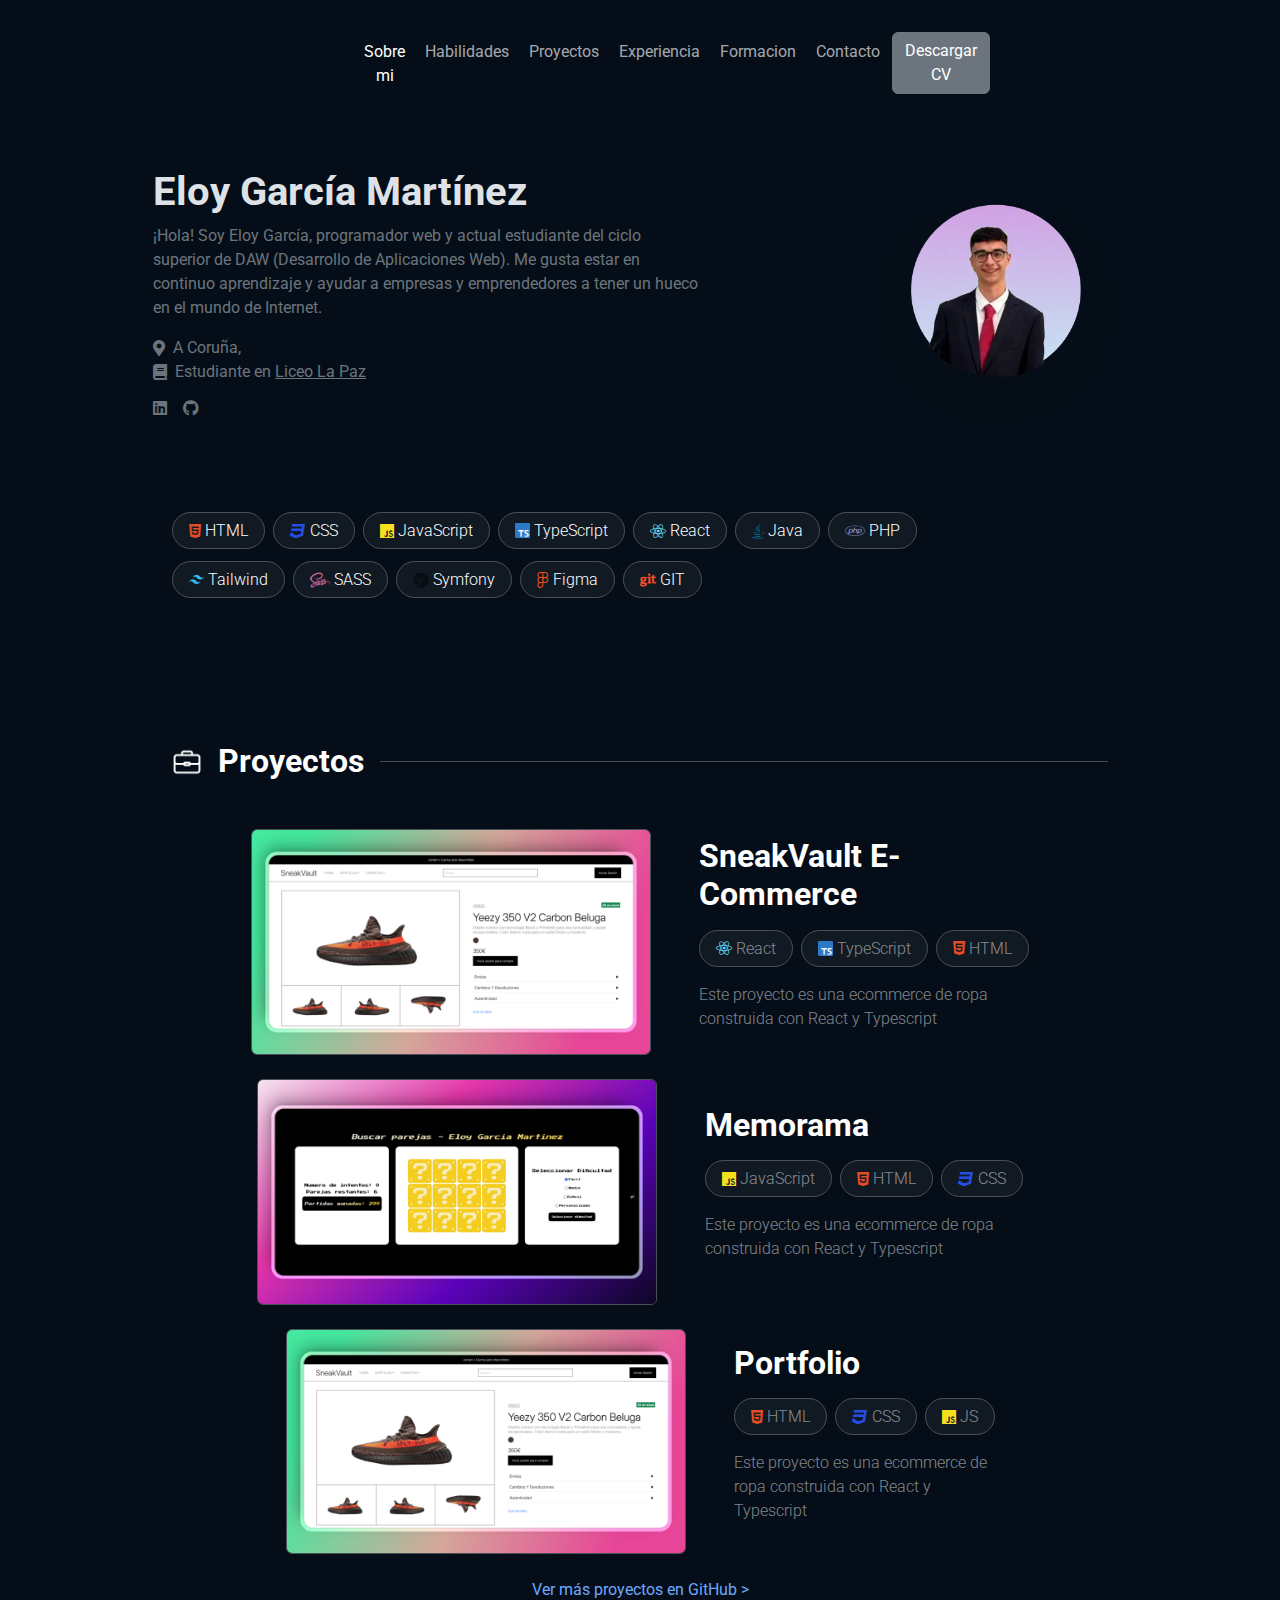
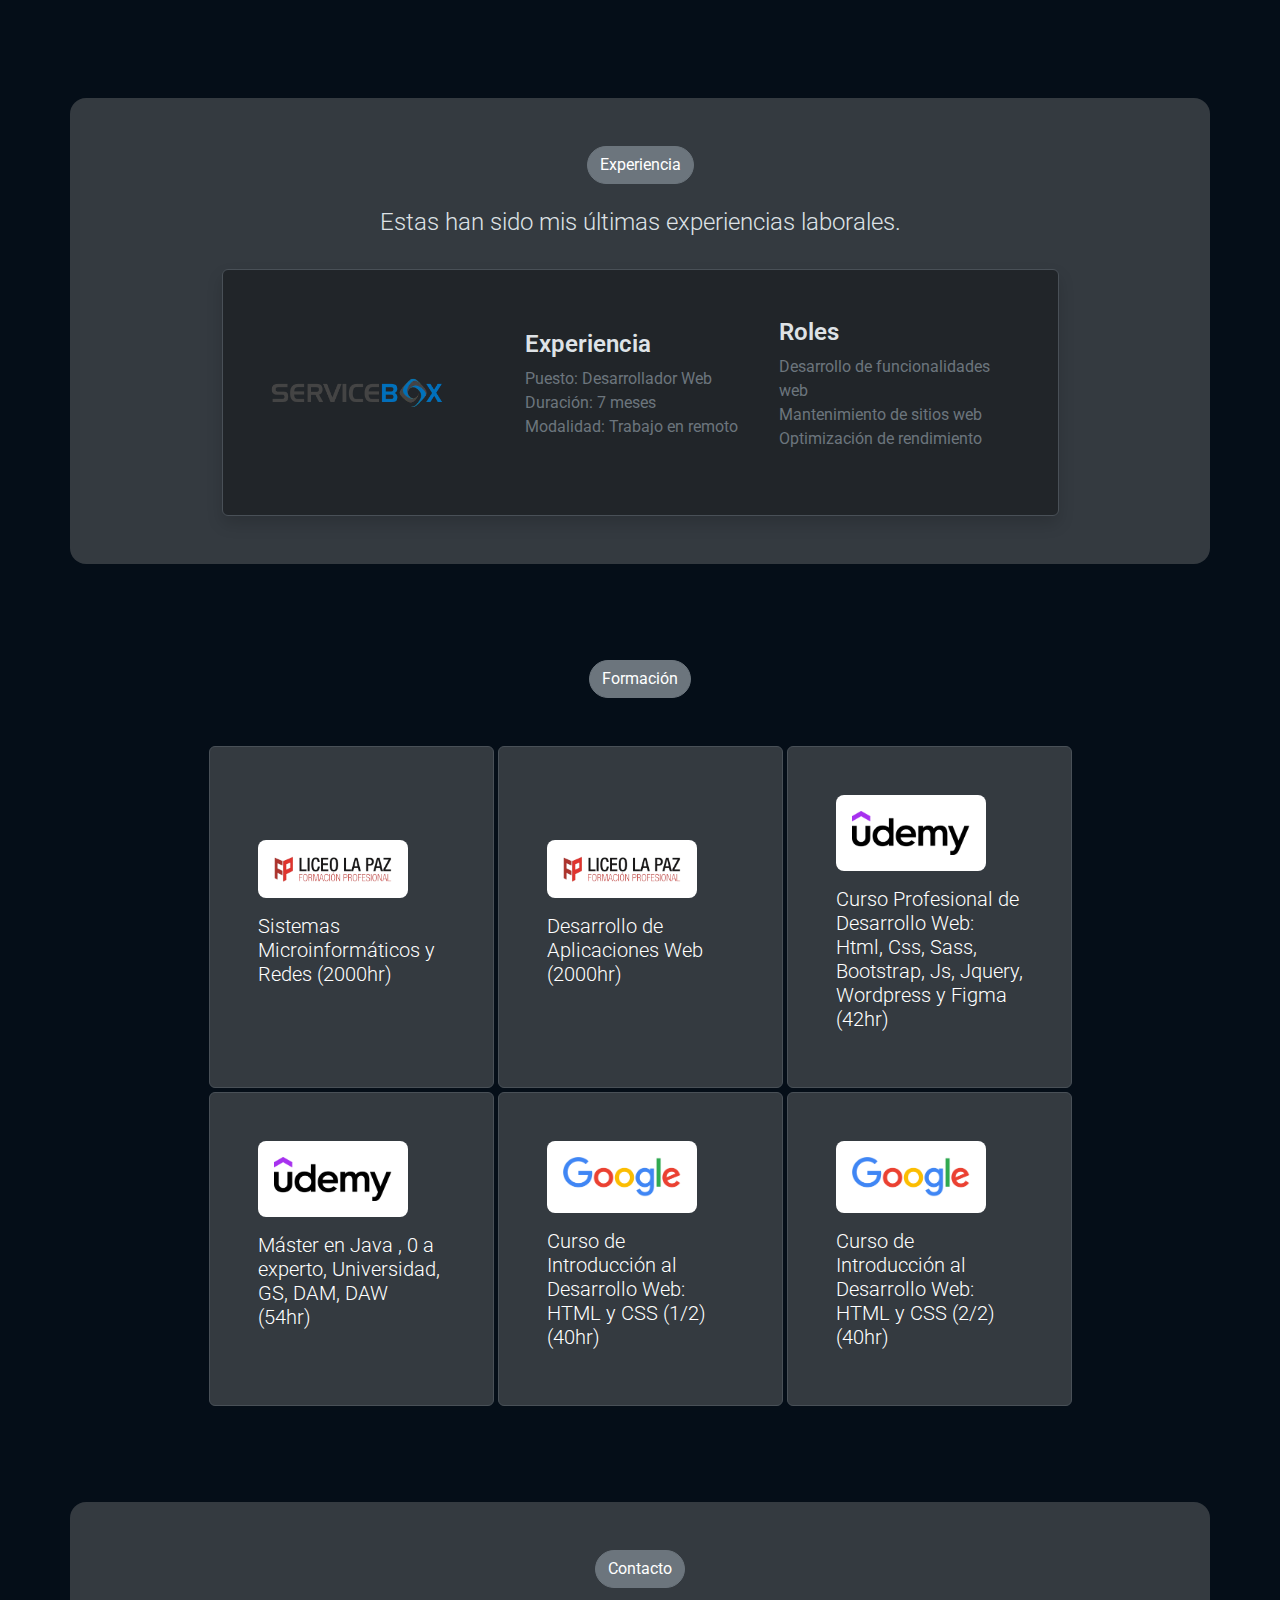
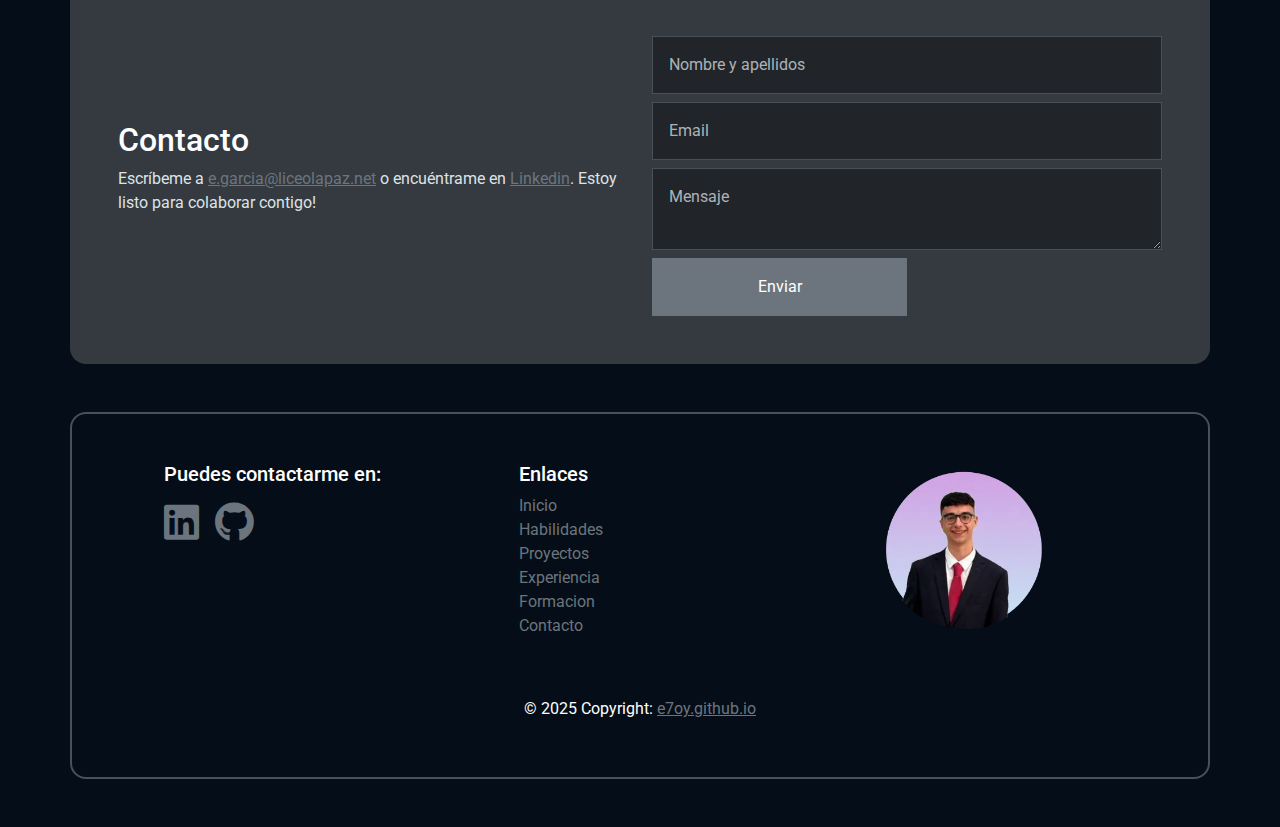
==== html/index.html @ 627c5a87 "restyle proyects section" ====
<!DOCTYPE html>
<html lang="es" data-bs-theme="dark">

<head>
    <meta charset="UTF-8">
    <meta name="viewport" content="width=device-width, initial-scale=1.0">
    <title>Portfolio</title>
    <link href="https://cdn.jsdelivr.net/npm/bootstrap@5.3.3/dist/css/bootstrap.min.css" rel="stylesheet"
        integrity="sha384-QWTKZyjpPEjISv5WaRU9OFeRpok6YctnYmDr5pNlyT2bRjXh0JMhjY6hW+ALEwIH" crossorigin="anonymous">
    <link rel="stylesheet" href="https://cdnjs.cloudflare.com/ajax/libs/font-awesome/5.15.4/css/all.min.css">
    <link rel="stylesheet" href="../styles/styles.css">
    <link rel="shortcut icon" href="../img/imgeloy.webp" type="image/x-icon">
    <link rel="preconnect" href="https://fonts.googleapis.com">
<link rel="preconnect" href="https://fonts.gstatic.com" crossorigin>
<link href="https://fonts.googleapis.com/css2?family=Roboto:ital,wght@0,100..900;1,100..900&display=swap" rel="stylesheet">
</head>

<body class="m-0 mx-auto">


    <header>
        <!--aplicamos estilos de barra de navegacion de bootstrap, hacemos que sea expandible en pantallas grandes
        y en pequeñas aparazca un boton, establecemos un ancho del 50%, un padding, texto alineado al centro y un margen
        auto en el eje horizontal y un margen por arriba-->
        <nav class="navbar navbar-expand-lg w-50 p-4 text-center mx-auto mt-2">
            <div class="container-fluid">
                <button class="navbar-toggler mb-4 mx-auto" type="button" data-bs-toggle="collapse"
                    data-bs-target="#navbarNavDropdown" aria-controls="navbarNavDropdown" aria-expanded="false"
                    aria-label="Toggle navigation">
                    <span class="navbar-toggler-icon"></span>
                </button>
                <!-- creamos contenedor que pueda colapsarse, le indicamos que esto es parte de la barra de navegación
                que se colapsa y alineamos horizontalmente al centro -->
                <div class="collapse navbar-collapse justify-content-center" id="navbarNavDropdown">
                    <ul class="navbar-nav d-flex gap-1">
                        <li class="nav-item">
                            <a class="nav-link active" aria-current="page" href="#inicio">Sobre mi</a>
                        </li>
                        <li class="nav-item">
                            <a class="nav-link" href="#habilidades">Habilidades</a>
                        </li>
                        <li class="nav-item">
                            <a class="nav-link" href="#proyectos">Proyectos</a>
                        </li>
                        <li class="nav-item">
                            <a class="nav-link" href="#experiencia">Experiencia</a>
                        </li>
                        <li class="nav-item">
                            <a class="nav-link" href="#formacion">Formacion</a>
                        </li>
                        <li class="nav-item">
                            <a class="nav-link" href="#contacto">Contacto</a>
                        </li>
                        <li class="nav-item">
                            <a href="../img/cv.pdf" class="btn btn-secondary"
                                download="Eloy_Garcia_Martinez_CV.pdf">Descargar CV</a>
                        </li>
                    </ul>
                </div>
            </div>
        </nav>
    </header>

    <main>

        <section class="inicio">
            <!-- aplicamos estilos de container de bootstrap, un ancho del 75%, un margen en eje horizontal de auto
            y un padding vertical -->
            <div id="inicio" class="container w-100 mx-auto py-5">
                <!-- aplicamos estilos de fila de bootstrap, hacemos flexible el contenedor, y verticalmente 
                alineamos al centro, horizontalmente separamos el contenido aplicando espacios alrededor de los elementos  -->
                <div class="row d-flex justify-content-around align-items-center">
                    <!-- hacemos que la columna ocupe el 100% en pantallas pequeñas y el 50% en pantallas medianas -->
                    <div class="col-12 col-md-6">
                        <!-- texto en negrita -->
                        <h1 class="fw-bolder">Eloy García Martínez</h1>
                        <p class="text-secondary">¡Hola! Soy Eloy García, programador web y actual estudiante del ciclo
                            superior de
                            DAW (Desarrollo de Aplicaciones Web). Me gusta estar en continuo aprendizaje y ayudar a
                            empresas y emprendedores a tener un hueco en el mundo de Internet.
                        </p>
                        <!-- contenedor flexible con alineación vertical al centro y color de texto secundario -->
                        <div class="info d-flex align-items-center text-secondary">
                            <i class="fas fa-map-marker-alt me-2"></i>
                            <span class="">A Coruña, &nbsp;</span><span class="" id="display-time"></span><span id="temp"
                                class="text-secondary"></span>
                        </div>
                        <!-- contenedor flexible con alineación vertical al centro y color de texto secundario -->
                        <div class="info d-flex flex-row align-items-center text-secondary">
                            <i class="fas fa-book me-2"></i>
                            <span>Estudiante en <a class="text-secondary" href="https://liceolapaz.com">Liceo La
                                    Paz</a></span>
                        </div>
                        <!-- contenedor flexible con alineación vertical al centro, margen superior y color de texto secundario -->
                        <div class="info d-flex flex-row align-items-center mt-3 text-secondary">
                            <i class="fab fa-linkedin me-3"></i>
                            <i class="fab fa-github me-3"></i>
                        </div>
                    </div>
                    <!-- hacemos que la columna ocupe el 100% en pantallas pequeñas y el 25% en pantallas medianas, 
                    aplicamos un margen superior en pantallas pequeñas y eliminamos el margen en pantallas medianas, 
                    centramos el texto y aplicamos estilos de imagen -->
                    <div class="col-12 col-md-3 mt-4 mt-md-0 text-center">
                        <img src="../img/imgeloy.webp" class="img-fluid shadow-lg w-75 rounded-circle" alt="img eloy">
                    </div>
                </div>
            </div>
        </section>


        <section class="habilidades" id="habilidades">
            <!-- aplicamos estilos de container de bootstrap, texto centrado, bordes redondeados, fondo secundario, 
            margen vertical y padding vertical -->
            <div class=" container w-75  py-5 gap-2 d-flex flex-column justify-content-start">
                
                <div class="col-12 d-flex flex-row align-items-center justify-content-start mb-1 gap-2">
                    <span style="background-color: #ffffff0d;" class="d-flex align-items-center justify-content-around gap-1 fw-lighter px-3 py-2 border border-1 border-black-50 rounded-5 bg-opacity-100 text-black-50">
                        <i class="fab fa-html5 icon-html fa-1x float-start"></i>
                        <h6 class="m-0 p-0 fw-light float-end text-white">HTML</h6>
                    </span>
                    <span style="background-color: #ffffff0d;" class="d-flex align-items-center justify-content-around gap-1 fw-lighter px-3 py-2 border border-1 border-black-50 rounded-5 bg-opacity-100 text-black-50">
                        <i class="fab fa-css3 icon-css fa-1x float-start"></i>
                        <h6 class="m-0 p-0 fw-light float-end text-white">CSS</h6>
                    </span>
                    <span style="background-color: #ffffff0d;" class="d-flex align-items-center justify-content-around gap-1 fw-lighter px-3 py-2 border border-1 border-black-50 rounded-5 bg-opacity-100 text-black-50">
                    <i class="fab fa-js icon-js fa-1x float-start"></i>
                    <h6 class="m-0 p-0 fw-light float-end text-white">JavaScript</h6>
                </span>
                <span style="background-color: #ffffff0d;" class="d-flex align-items-center justify-content-around gap-1 fw-lighter px-3 py-2 border border-1 border-black-50 rounded-5 bg-opacity-100 text-black-50">
                    <img src="../img/Typescript_logo_2020.svg.png" width="15" alt="">
                    <h6 class="m-0 p-0 fw-light float-end text-white">TypeScript</h6>
                </span>
                <span style="background-color: #ffffff0d;" class="d-flex align-items-center justify-content-around gap-1 fw-lighter px-3 py-2 border border-1 border-black-50 rounded-5 bg-opacity-100 text-black-50">
                    <i class="fab fa-react icon-react fa-1x float-start"></i>
                    <h6 class="m-0 p-0 fw-light float-end text-white">React</h6>
                </span>
                <span style="background-color: #ffffff0d;" class="d-flex align-items-center justify-content-around gap-1 fw-lighter px-3 py-2 border border-1 border-black-50 rounded-5 bg-opacity-100 text-black-50">
                    <i class="fab fa-java icon-java fa-1x float-start"></i>
                    <h6 class="m-0 p-0 fw-light float-end text-white">Java</h6>
                </span>
                <span style="background-color: #ffffff0d;" class="d-flex align-items-center justify-content-around gap-1 fw-lighter px-3 py-2 border border-1 border-black-50 rounded-5 bg-opacity-100 text-black-50">
                    <i class="fab fa-php icon-php fa-1x float-start"></i>
                    <h6 class="m-0 p-0 fw-light float-end text-white">PHP</h6>
                </span>
                </div>

                <div class="col-12 d-flex flex-row align-items-center justify-content-start gap-2">
                    <span style="background-color: #ffffff0d;" class="d-flex align-items-center justify-content-around gap-1 fw-lighter px-3 py-2 border border-1 border-black-50 rounded-5 bg-opacity-100 text-black-50">
                        <img src="../img/Tailwind_CSS_Logo.svg.webp" width="15" alt="">
                    <h6 class="m-0 p-0 fw-light float-end text-white">Tailwind</h6>
                </span>
                <span style="background-color: #ffffff0d;" class="d-flex align-items-center justify-content-around gap-1 fw-lighter px-3 py-2 border border-1 border-black-50 rounded-5 bg-opacity-100 text-black-50">
                    <i class="fab fa-sass icon-sass fa-1x float-start"></i>
                    <h6 class="m-0 p-0 fw-light float-end text-white">SASS</h6>
                </span>
                <span style="background-color: #ffffff0d;" class="d-flex align-items-center justify-content-around gap-1 fw-lighter px-3 py-2 border border-1 border-black-50 rounded-5 bg-opacity-100 text-black-50">
                    <i class="fab fa-symfony icon-symfony fa-1x float-start"></i>
                    <h6 class="m-0 p-0 fw-light float-end text-white">Symfony</h6>
                </span>
                <span style="background-color: #ffffff0d;" class="d-flex align-items-center justify-content-around gap-1 fw-lighter px-3 py-2 border border-1 border-black-50 rounded-5 bg-opacity-100 text-black-50">
                    <i class="fab fa-figma icon-figma fa-1x float-start"></i>
                    <h6 class="m-0 p-0 fw-light float-end text-white">Figma</h6>
                </span>
                <span style="background-color: #ffffff0d;" class="d-flex align-items-center justify-content-around gap-1 fw-lighter px-3 py-2 border border-1 border-black-50 rounded-5 bg-opacity-100 text-black-50">
                    <i class="fab fa-git icon-git fa-1x float-start"></i>
                    <h6 class="m-0 p-0 fw-light float-end text-white">GIT</h6>
                </span>
                </div>
            </div>
        </section>

        <section class="proyectos">
            <!-- aplicamos estilos de container de bootstrap, texto centrado, bordes redondeados, 
            margen vertical y padding vertical -->
            <div id="proyectos" class="container w-75 text-center rounded-4 my-5 py-5">
                <div class="gap-3 d-flex flex-row justify-content-start align-items-center">
                    <img src="../img/proyects_icon.png" width="30" alt="icono proyectos">
                    <h2 class="text-start text-white float-start fw-bold m-0 p-0">Proyectos</h2>
                    <hr class="text-white bg-white h-5 w-100">
                </div>
                <div class="row w-50 mt-5 d-flex align-items-center justify-content-center flex-row w-auto gap-4">

                    <div class="col-12 w-75 text-start d-flex justify-content-center flex-row align-items-center gap-5">
                        <img src="../img/sneakvault_desktop.png" width="400" class="img-fluid border border-1 border-white-50 rounded-2"
                        alt="sneakvault desktop">

                        <div class="d-flex flex-column justify-content-start gap-3">
                            <h2 class="text-white fw-bold m-0 p-0 text-start">SneakVault E-Commerce</h2>
                            
                            <div class="w-auto gap-2 d-flex flex-row align-items-center justify-content-start">
                                <span style="background-color: #ffffff0d;" class="d-flex align-items-center justify-content-around gap-1 fw-lighter px-3 py-2 border border-1 border-black-50 rounded-5 bg-opacity-100 text-black-50">
                                    <i class="fab fa-react icon-react fa-1x float-start"></i>
                                    <h6 class="m-0 p-0 fw-light float-end text-white-50">React</h6>
                                </span>
                                <span style="background-color: #ffffff0d;" class="d-flex align-items-center justify-content-around gap-1 fw-lighter px-3 py-2 border border-1 border-black-50 rounded-5 bg-opacity-100 text-black-50">
                                    <img src="../img/Typescript_logo_2020.svg.png" width="15" alt="">
                                    <h6 class="m-0 p-0 fw-light float-end text-white-50">TypeScript</h6>
                                </span>
                                <span style="background-color: #ffffff0d;" class="d-flex align-items-center justify-content-around gap-1 fw-lighter px-3 py-2 border border-1 border-black-50 rounded-5 bg-opacity-100 text-black-50">
                                    <i class="fab fa-html5 icon-html fa-1x float-start"></i>
                                    <h6 class="m-0 p-0 fw-light float-end text-white-50">HTML</h6>
                                </span>
                            </div>

                            <p class="text-white-50 fw-light">Este proyecto es una ecommerce de ropa construida con React y Typescript </p>
                        </div>
                    </div>

                    <div class="col-12 w-75 text-start d-flex justify-content-center flex-row align-items-center gap-5">

                        <img src="../img/memorama_desktop.png" width="400" class="img-fluid border border-1 border-white-50 rounded-2"
                        alt="sneakvault desktop">

                        <div class="d-flex flex-column justify-content-start gap-3">
                            <h2 class="text-white fw-bold m-0 p-0 text-start">Memorama</h2>
                            
                            <div class="w-auto gap-2 d-flex flex-row align-items-center justify-content-start">
                                <span style="background-color: #ffffff0d;"  class="d-flex align-items-center justify-content-around gap-1 fw-lighter px-3 py-2 border border-1 border-black-50 rounded-5 bg-opacity-100 text-black-50">
                                    <i class="fab fa-js icon-js fa-1x float-start"></i>
                                    <h6 class="m-0 p-0 fw-light float-end text-white-50">JavaScript</h6>
                                </span>
                                <span style="background-color: #ffffff0d;" class="d-flex align-items-center justify-content-around gap-1 fw-lighter px-3 py-2 border border-1 border-black-50 rounded-5 bg-opacity-100 text-black-50">
                                    <i class="fab fa-html5 icon-html fa-1x float-start"></i>
                                    <h6 class="m-0 p-0 fw-light float-end text-white-50">HTML</h6>
                                </span>
                                <span style="background-color: #ffffff0d;" class="d-flex align-items-center justify-content-around gap-1 fw-lighter px-3 py-2 border border-1 border-black-50 rounded-5 bg-opacity-100 text-black-50">
                                    <i class="fab fa-css3 icon-css fa-1x float-start"></i>
                                    <h6 class="m-0 p-0 fw-light float-end text-white-50">CSS</h6>
                                </span>
                            </div>

                            <p class="text-white-50 fw-light">Este proyecto es una ecommerce de ropa construida con React y Typescript </p>

                        </div>
                    </div>

                    <div class="col-12 w-75 text-start d-flex justify-content-center flex-row align-items-center gap-5">

                        <img src="../img/sneakvault_desktop.png" width="400" class="img-fluid border border-1 border-white-50 rounded-2"
                        alt="sneakvault desktop">

                        <div class="d-flex flex-column justify-content-start gap-3">
                            <h2 class="text-white fw-bold m-0 p-0 text-start">Portfolio</h2>
                            
                            <div class="w-auto gap-2 d-flex flex-row align-items-center justify-content-start">
                                <span style="background-color: #ffffff0d;" class="d-flex align-items-center justify-content-around gap-1 fw-lighter px-3 py-2 border border-1 border-black-50 rounded-5 bg-opacity-100 text-black-50">
                                    <i class="fab fa-html5 icon-html fa-1x float-start"></i>
                                    <h6 class="m-0 p-0 fw-light float-end text-white-50">HTML</h6>
                                </span>
                                <span style="background-color: #ffffff0d;" class="d-flex align-items-center justify-content-around gap-1 fw-lighter px-3 py-2 border border-1 border-black-50 rounded-5 bg-opacity-100 text-black-50">
                                    <i class="fab fa-css3 icon-css fa-1x float-start"></i>
                                    <h6 class="m-0 p-0 fw-light float-end text-white-50">CSS</h6>
                                </span>
                                <span style="background-color: #ffffff0d;" class="d-flex align-items-center justify-content-around gap-1 fw-lighter px-3 py-2 border border-1 border-black-50 rounded-5 bg-opacity-100 text-black-50">
                                    <i class="fab fa-js icon-js fa-1x float-start"></i>
                                    <h6 class="m-0 p-0 fw-light float-end text-white-50">JS</h6>
                                </span>
                            </div>

                            <p class="text-white-50 fw-light">Este proyecto es una ecommerce de ropa construida con React y Typescript </p>
                        </div>
                    </div>



                 
    
                        <a href="https://github.com/E7OY?tab=repositories" class="text-decoration-none" target="_blank">Ver
                            más proyectos en GitHub > </a>
                    </div>
                </div>
            </section>

        <section class="experiencia">
            <!-- aplicamos estilos de container de bootstrap, texto centrado, bordes redondeados, fondo secundario, 
            margen vertical y padding vertical -->
            <div id="experiencia" class="container text-center rounded-4 bg-body-secondary my-5 py-5">
                <button class="btn rounded-5 btn-secondary">Experiencia</button>
                <!-- aplicamos estilos de fila de bootstrap, hacemos flexible el contenedor, alineamos verticalmente 
                al centro y horizontalmente distribuimos el contenido de manera uniforme, aplicamos padding -->
                <div class="row d-flex justify-content-evenly align-items-center p-4">
                    <div class="col-12 text-center">
                        <h4 class="fw-light">Estas han sido mis últimas experiencias laborales.</h4>
                    </div>
                </div>
                <!-- aplicamos estilos de tarjeta de bootstrap, sombra, bordes redondeados, margen y padding -->
                <div class="card shadow rounded border w-75 mx-auto m-0 p-5">
                    <div class="row d-flex align-items-center justify-content-center">
                        <div class="col-12 col-md-4 text-start mb-4 mb-md-0">
                            <img src="../img/serviceboxlogo.webp" class="img-fluid w-75" alt="logo servicebox">
                        </div>
                        <div class="col-12 col-md-4 text-start mb-4 mb-md-0">
                            <h4 class="fw-semibold">Experiencia</h4>
                            <ul class="list-unstyled text-secondary">
                                <li>Puesto: Desarrollador Web</li>
                                <li>Duración: 7 meses</li>
                                <li>Modalidad: Trabajo en remoto</li>
                            </ul>
                        </div>
                        <div class="col-12 col-md-4 text-start">
                            <h4 class="fw-semibold">Roles</h4>
                            <ul class="list-unstyled text-secondary">
                                <li>Desarrollo de funcionalidades web</li>
                                <li>Mantenimiento de sitios web</li>
                                <li>Optimización de rendimiento</li>
                            </ul>
                        </div>
                    </div>
                </div>
            </div>
        </section>

        <section class="formacion">
            <!-- aplicamos estilos de container de bootstrap, texto centrado, bordes redondeados, 
            margen vertical y padding vertical -->
            <div id="formacion" class="container text-center rounded-4 my-5 py-5">
                <button class="btn rounded-5 btn-secondary">Formación</button>
                <div class="row d-flex align-items-stretch flex-row justify-content-center mt-5 gap-1 mb-1">
                    <div class="col-12 col-md-6 col-lg-3 text-start card bg-body-secondary rounded border m-0 p-5 d-flex justify-content-center align-content-center flex-column gap-3" data-bs-toggle="modal"
                        data-bs-target="#modalLiceoLaPaz1">
                        <img src="../img/logoliceolapaz.webp" class="img-fluid bg-white p-3 rounded-3" width="150" alt="">
                        <h5 class="text-white fw-light">Sistemas Microinformáticos y Redes (2000hr)</h5>
                    </div>
                    <div class="col-12 col-md-6 col-lg-3 text-start card bg-body-secondary rounded border m-0 p-5 d-flex justify-content-center align-content-center flex-column gap-3" data-bs-toggle="modal"
                        data-bs-target="#modalLiceoLaPaz2">
                        <img src="../img/logoliceolapaz.webp" class="img-fluid bg-white p-3 rounded-3"  width="150" alt="">
                        <h5 class="fw-light text-white">Desarrollo de Aplicaciones Web (2000hr)</h5>
                    </div>
                    <div class="col-12 col-md-6 col-lg-3 text-start card bg-body-secondary rounded border m-0 p-5 d-flex flex-column align-content-center gap-3" data-bs-toggle="modal"
                        data-bs-target="#modalUdemy1">
                        <img src="../img/logoudemy.webp" class="img-fluid bg-white p-3 rounded-3"  width="150" alt="">
                        <h5 class="fw-light text-white">Curso Profesional de Desarrollo Web: Html, Css, Sass, Bootstrap, Js, Jquery,
                            Wordpress y Figma (42hr)</h5>
                    </div>
                </div>
                <div class="row d-flex align-items-stretch flex-row justify-content-center gap-1">
                    <div class="col-12 col-md-6 col-lg-3 text-start card bg-body-secondary rounded border m-0 p-5 d-flex align-content-center flex-column gap-3" data-bs-toggle="modal"
                        data-bs-target="#modalUdemy2">
                        <img src="../img/logoudemy.webp" class="img-fluid bg-white p-3 rounded-3"  width="150" alt="">
                        <h5 class="fw-light text-white">Máster en Java , 0 a experto, Universidad, GS, DAM, DAW (54hr)</h5>
                    </div>
                    <div class="col-12 col-md-6 col-lg-3 text-start card bg-body-secondary rounded border m-0 p-5 d-flex flex-column align-content-center gap-3" data-bs-toggle="modal"
                        data-bs-target="#modalGoogle1">
                        <img src="../img/logogoogle.webp" class="img-fluid bg-white p-3 rounded-3"  width="150" alt="">
                        <h5 class="fw-light text-white">Curso de Introducción al Desarrollo Web: HTML y CSS (1/2) (40hr)</h5>
                    </div>
                    <div class="col-12 col-md-6 col-lg-3 text-start card bg-body-secondary rounded border m-0 p-5 d-flex flex-column align-content-center gap-3" data-bs-toggle="modal"
                        data-bs-target="#modalGoogle2">
                        <img src="../img/logogoogle.webp" class="img-fluid bg-white p-3 rounded-3"  width="150" alt="">
                        <h5 class="fw-light text-white">Curso de Introducción al Desarrollo Web: HTML y CSS (2/2) (40hr)</h5>
                    </div>
                </div>
            </div>

            <!-- modales de formación -->
            <div class="modal fade" id="modalLiceoLaPaz1" tabindex="-1" aria-labelledby="modalLiceoLaPaz1Label"
                aria-hidden="true">
                <div class="modal-dialog modal-dialog-centered modal-lg">
                    <div class="modal-content">
                        <div class="modal-header">
                            <h5 class="modal-title" id="modalLiceoLaPaz1Label">Liceo La Paz - Sistemas Microinformáticos
                                y
                                Redes (2000hr)</h5>
                            <button type="button" class="btn-close" data-bs-dismiss="modal" aria-label="Close"></button>
                        </div>
                        <div class="modal-body">
                            <p class="text-muted">
                                Este ciclo te permitirá instalar y mantener servicios de redes, equipos y sistemas
                                informáticos en entornos monousuario y multiusuario y servicios de Internet.
                                Elaborar páginas web dinámicas, utilizando las herramientas más avanzadas en diseño Web.
                                Mantenimiento de servicios de internet: servidor web, correo, proxys...
                                Dar soporte al usuario resolviendo los problemas que se presentan en la explotación del
                                servicio de red, del sistema informático y de las aplicaciones ofimáticas, siguiendo
                                protocolos de actuación establecidos.
                            </p>
                        </div>
                    </div>
                </div>
            </div>

            <div class="modal fade" id="modalLiceoLaPaz2" tabindex="-1" aria-labelledby="modalLiceoLaPaz2Label"
                aria-hidden="true">
                <div class="modal-dialog modal-dialog-centered modal-lg">
                    <div class="modal-content">
                        <div class="modal-header">
                            <h5 class="modal-title" id="modalLiceoLaPaz2Label">Liceo La Paz - Desarrollo de Aplicaciones
                                Web
                                (2000hr)</h5>
                            <button type="button" class="btn-close" data-bs-dismiss="modal" aria-label="Close"></button>
                        </div>
                        <div class="modal-body">
                            <p class="text-muted">
                                Este Ciclo te permitirá desarrollar, implantar y mantener aplicaciones web. Configurar y
                                explotar sistemas informáticos. Aplicar técnicas y procedimientos relacionados con la
                                seguridad en sistemas. Gestionar servidores de aplicaciones. Gestionar bases de datos.
                                Desarrollar componentes multimedia para su integración en aplicaciones web. Desarrollar
                                e
                                integrar componentes software en el entorno del servidor web.
                            </p>
                        </div>
                    </div>
                </div>
            </div>

            <div class="modal fade" id="modalUdemy1" tabindex="-1" aria-labelledby="modalUdemy1Label"
                aria-hidden="true">
                <div class="modal-dialog modal-dialog-centered modal-lg">
                    <div class="modal-content">
                        <div class="modal-header">
                            <h5 class="modal-title" id="modalUdemy1Label">Udemy - Curso Profesional de Desarrollo Web
                                (42hr)
                            </h5>
                            <button type="button" class="btn-close" data-bs-dismiss="modal" aria-label="Close"></button>
                        </div>
                        <div class="modal-body">
                            <p class="text-muted">
                                Introducción a Figma: Creación de bocetos de sitios web. Fundamentos del Diseño Web:
                                Construcción de la primera página web con HTML y CSS. Diseño Web Adaptable: Creación de
                                páginas responsivas para dispositivos móviles. Programación en JavaScript:
                                Implementación de
                                lógica y interactividad en las páginas web. jQuery: Adición de efectos y animaciones a
                                las
                                páginas web. Bootstrap 5: Utilización del framework para diseño web responsive rápido y
                                sencillo. WordPress: Gestión de contenidos, desde la instalación hasta la creación de un
                                blog real. Control de Versiones con Git y GitHub: Compartición y gestión del código.
                                Publicación de Sitios Web: Proceso de subir páginas web a Internet.
                            </p>
                            <img src="../img/certificadoudemy1.webp" class="img-fluid img-thumbnail mt-2"
                                alt="certificado udemy">
                        </div>
                    </div>
                </div>
            </div>

            <div class="modal fade" id="modalUdemy2" tabindex="-1" aria-labelledby="modalUdemy2Label"
                aria-hidden="true">
                <div class="modal-dialog modal-dialog-centered modal-lg">
                    <div class="modal-content">
                        <div class="modal-header">
                            <h5 class="modal-title" id="modalUdemy2Label">Udemy - Máster en Java (54hr)</h5>
                            <button type="button" class="btn-close" data-bs-dismiss="modal" aria-label="Close"></button>
                        </div>
                        <div class="modal-body">
                            <p class="text-muted">
                                Bases de Java: Desde variables hasta estructuras de control. Programación Orientada a
                                Objetos: Clases, métodos, herencia, polimorfismo. Aprobar Exámenes y Conseguir Empleo:
                                Preparación para certificaciones y entrevistas. Bases de Datos: Manejo de bases de datos
                                con
                                JDBC. Programación Funcional: Uso de expresiones Lambda y Stream API. Programación
                                Multihilo. Manejo de Excepciones y Colecciones. Interfaces Gráficas: Creación de GUIs
                                con
                                SWING. Comunicación entre Objetos en Java.
                            </p>
                            <img src="../img/certificadoudemy1.webp" class="img-fluid img-thumbnail mt-2"
                                alt="certificado udemy">
                        </div>
                    </div>
                </div>
            </div>

            <div class="modal fade" id="modalGoogle1" tabindex="-1" aria-labelledby="modalGoogle1Label"
                aria-hidden="true">
                <div class="modal-dialog modal-dialog-centered modal-lg">
                    <div class="modal-content">
                        <div class="modal-header">
                            <h5 class="modal-title" id="modalGoogle1Label">Google - Curso de Introducción al Desarrollo
                                Web:
                                HTML y CSS (1/2) (40hr)</h5>
                            <button type="button" class="btn-close" data-bs-dismiss="modal" aria-label="Close"></button>
                        </div>
                        <div class="modal-body">
                            <p class="text-muted">
                                Historia de la Web: Exploré cómo nació y evolucionó la Web hasta convertirse en lo que
                                es
                                hoy. Funcionamiento de la Web: Comprendí los principios básicos de cómo funciona la Web,
                                incluyendo protocolos como HTTP y HTTPS. Creación de páginas web: Aprendí a escribir y
                                estructurar correctamente páginas web utilizando HTML5. Publicación de sitios web:
                                Conocí
                                los pasos necesarios para alojar y publicar sitios web en servidores. Buenas prácticas
                                en
                                estructuración web: Me familiaricé con las mejores prácticas para estructurar contenido
                                y
                                aplicar estilos CSS para mejorar la apariencia visual de las páginas.
                            </p>
                            <img src="../img/certificadogoogle1.webp" class="img-fluid img-thumbnail mt-2"
                                alt="certificado google">
                        </div>
                    </div>
                </div>
            </div>

            <div class="modal fade" id="modalGoogle2" tabindex="-1" aria-labelledby="modalGoogle2Label"
                aria-hidden="true">
                <div class="modal-dialog modal-dialog-centered modal-lg">
                    <div class="modal-content">
                        <div class="modal-header">
                            <h5 class="modal-title" id="modalGoogle2Label">Google - Curso de Introducción al Desarrollo
                                Web:
                                HTML y CSS (2/2) (40hr)</h5>
                            <button type="button" class="btn-close" data-bs-dismiss="modal" aria-label="Close"></button>
                        </div>
                        <div class="modal-body">
                            <p class="text-muted">
                                Definición de la presentación de una página web: Aprendí a aplicar estilos CSS para
                                definir
                                la apariencia visual de páginas web. Definición de la presentación de los elementos de
                                una
                                página web: Me familiaricé con la estilización individual de componentes web utilizando
                                CSS.
                                Maquetación de una página web: Adquirí conocimientos sobre cómo estructurar y organizar
                                el
                                contenido de una página web de manera profesional utilizando técnicas de diseño y
                                maquetación con CSS. Logro del éxito de una página web: Entendí los factores clave para
                                crear páginas web exitosas, incluyendo la usabilidad, accesibilidad y rendimiento.
                            </p>
                            <img src="../img/certificadogoogle2.webp" class="img-fluid img-thumbnail mt-2"
                                alt="certificado google">
                        </div>
                    </div>
                </div>
            </div>

            
            <div id="contacto" class="container text-center rounded-4 bg-body-secondary my-5 p-5">
                <button class="btn rounded-5 btn-secondary">Contacto</button>
                <div class="row d-flex flex-row align-items-center justify-content-center mt-5">
                    <div class="col-12 col-md-6 text-start mb-4 mb-md-0">
                        <h2 class="text-white">Contacto</h2>
                        <p>Escríbeme a <a href="mailto:e.garcia@liceolapaz.net"
                                class="text-secondary">e.garcia@liceolapaz.net</a> o
                            encuéntrame en <a href="https://www.linkedin.com/in/eloygarciamartinez/"
                                class="text-secondary">Linkedin</a>. Estoy
                            listo para colaborar contigo!</p>
                    </div>
                    <div class="col-12 col-md-6">
                        <form action="mailto:e.garcia@liceolapaz.net" class="d-flex gap-2 flex-column">
                            <div class="form-group">
                                <input type="text" placeholder="Nombre y apellidos"
                                    class="form-control rounded-0 p-3 w-100" id="nombre">
                            </div>
                            <div class="form-group">
                                <input type="email" placeholder="Email" class="form-control rounded-0 p-3 w-100">
                            </div>
                            <div class="form-group">
                                <textarea class="form-control rounded-0 p-3 w-100" placeholder="Mensaje" name="mensaje" id="mensaje"></textarea>
                            </div>                            
                            <div class="form-group d-flex">
                                <input type="submit" value="Enviar" class="form-control  rounded-0 p-3 w-50 btn btn-secondary" id="email">
                            </div>
                        </form>
                    </div>
                </div>
            </div>
        </section>

    </main>

    <!-- aplicamos borde al footer, color de texto negro, texto alineado al comienzo, bordes redondeados
    padding a todos lados, aplicamos estilos por defecto de bootstrap de contenedor, margenes eje x auto y margen
    eje horizontal 5 -->
    <footer class="border-2 border text-black text-start rounded-4 p-4 container mx-auto m-0 my-5">
        <div class="container p-4">
            <div class="row d-flex justify-content-around">
                <div class="col-12 col-md-6 col-lg-3 mb-4 mb-lg-0">
                    <h5 class="text-white">Puedes contactarme en: </h5>
                    <div class="d-flex flex-row gap-3 mt-3">
                        <i class="fab fa-linkedin mb-3 display-6 text-secondary"></i>
                        <i class="fab fa-github mb-3 display-6 text-secondary"></i>
                    </div>
                </div>
                <!-- para que la columna ocupe el 100% en pantallas pequeñas, el 50% en medianas, el 25% en pantallas grandes,
                margen abajo y eliminamos el margen por abajo en pantallas grandes -->
                <div class="col-12 col-md-6 col-lg-3 mb-4 mb-lg-0">
                    <h5 class="text-white">Enlaces</h5>
                    <ul class="list-unstyled mb-0 text-secondary">
                        <li>
                            <!-- quitamos los estilos por defecto de los enlaces y aplicamos un color
                            de texto predefinido-->
                            <a href="#inicio" class="text-decoration-none text-secondary">Inicio</a>
                        </li>
                        <li>
                            <a href="#habilidades" class="text-decoration-none text-secondary">Habilidades</a>
                        </li>
                        <li>
                            <a href="#proyectos" class="text-decoration-none text-secondary">Proyectos</a>
                        </li>
                        <li>
                            <a href="#experiencia" class="text-decoration-none text-secondary">Experiencia</a>
                        </li>
                        <li>
                            <a href="#formacion" class="text-decoration-none text-secondary">Formacion</a>
                        </li>
                        <li>
                            <a href="#contacto" class="text-decoration-none text-secondary">Contacto</a>
                        </li>
                    </ul>
                </div>
                <!-- para que la columna ocupe el 100% en pantallas pequeñas, el 50% en medianas, el 25% en pantallas grandes,
                margen abajo y eliminamos el margen por abajo en pantallas grandes -->
                <div class="col-12 col-md-6 col-lg-3 mb-4 mb-lg-0">
                    <a href="https://github.com/E7OY" target="_blank">
                        <img src="../img/imgeloy.webp" class="img-fluid" width="180" alt="">
                    </a>
                </div>
            </div>
        </div>

        <!-- texto centrado al centro, padding y margen a todos lados y texto de color blanco -->
        <div class="text-center p-3 m-3 text-white">
            © 2025 Copyright:
            <a class="text-secondary" href="https://e7oy.github.io/">e7oy.github.io</a>
        </div>
    </footer>

    <script src="https://cdn.jsdelivr.net/npm/bootstrap@5.3.3/dist/js/bootstrap.bundle.min.js"
        integrity="sha384-YvpcrYf0tY3lHB60NNkmXc5s9fDVZLESaAA55NDzOxhy9GkcIdslK1eN7N6jIeHz"
        crossorigin="anonymous"></script>
    <script src="../scripts/portfolio.js"></script>

</body>

</html>
---- styles/styles.css ----
@import url('https://fonts.googleapis.com/css2?family=Roboto:ital,wght@0,100..900;1,100..900&display=swap');

* {
    font-family: Roboto;
}

body {
    background-color: #050E18;
}

.icon-html {
    color: #e34c26;
}

.icon-css {
    color: #264de4;
}

.icon-js {
    color: #f7df1e;
}

.icon-react {
    color: #61dafb;
}

.icon-java {
    color: #007396;
}

.icon-spring {
    color: #6db33f;
}

.icon-php {
    color: #777bb4;
}

.icon-git {
    color: #f34f29;
}

.icon-figma {
    color: #f24e1e;
}

.icon-tailwind {
    color: #06b6d4;
}

.icon-sass {
    color: #cc6699;
}

body,
html {
    margin: 0;
    padding: 0;
    overflow-x: hidden;
    box-sizing: border-box;
}

body {
    margin: 0 auto;
}

#proyectos .card:hover, #formacion .card:hover {
    box-shadow: 0px 0px 10px rgb(121, 121, 121);
    transform: scale(1.02);
}
#formacion .card:hover {
    cursor: pointer;
}



/*ESTILOS API GITHUB*/

.user-info {
    display: flex;
    flex-direction: column;
    align-items: center;
}

.username {
    font-size: 10px;
    font-weight: bold;
    color: white;
}
#github-activity {
    display: flex;
    flex-direction: column;
    justify-content: start;
    position: relative;
    border-radius: 5px;
    padding: 10px;
    margin: 0;
    background: #212529;
    right: 10px;
    color: white;
    border: 2px solid #343A40;
    cursor: pointer; 
}
#github-activity:hover{
    background: #343A40;
}
.calendar {
    display: flex;
    flex-wrap: wrap;
    justify-content: center;
}
.day {
    width: 30px;
    height: 30px;
    margin: 1px;
    border-radius: 5px;
    background-color: #161B22;
}

.day.level-1 {
    background-color: #0c3b24;
}
.day.level-2 {
    background-color: #0f472c;
}
.day.level-3 {
    background-color: #006D32;
}
.day.level-4 {
    background-color: #39D353;
}
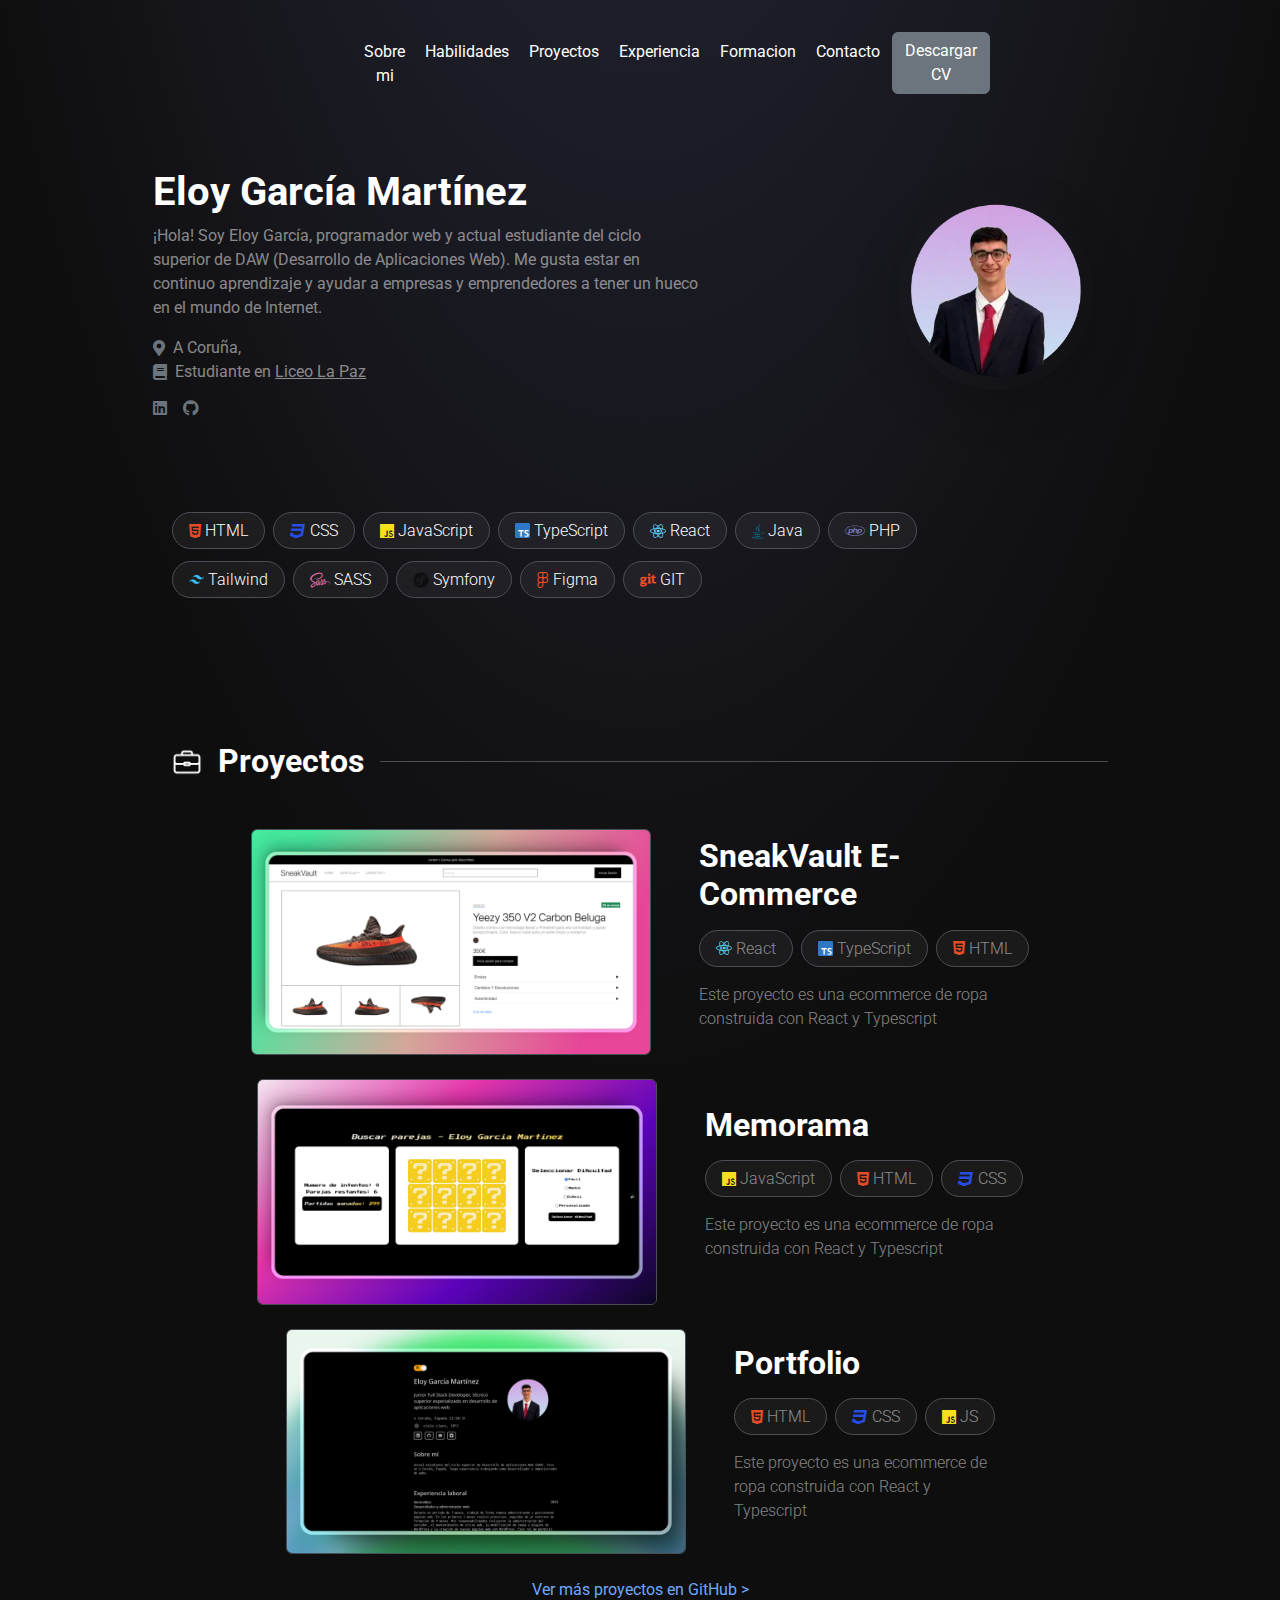
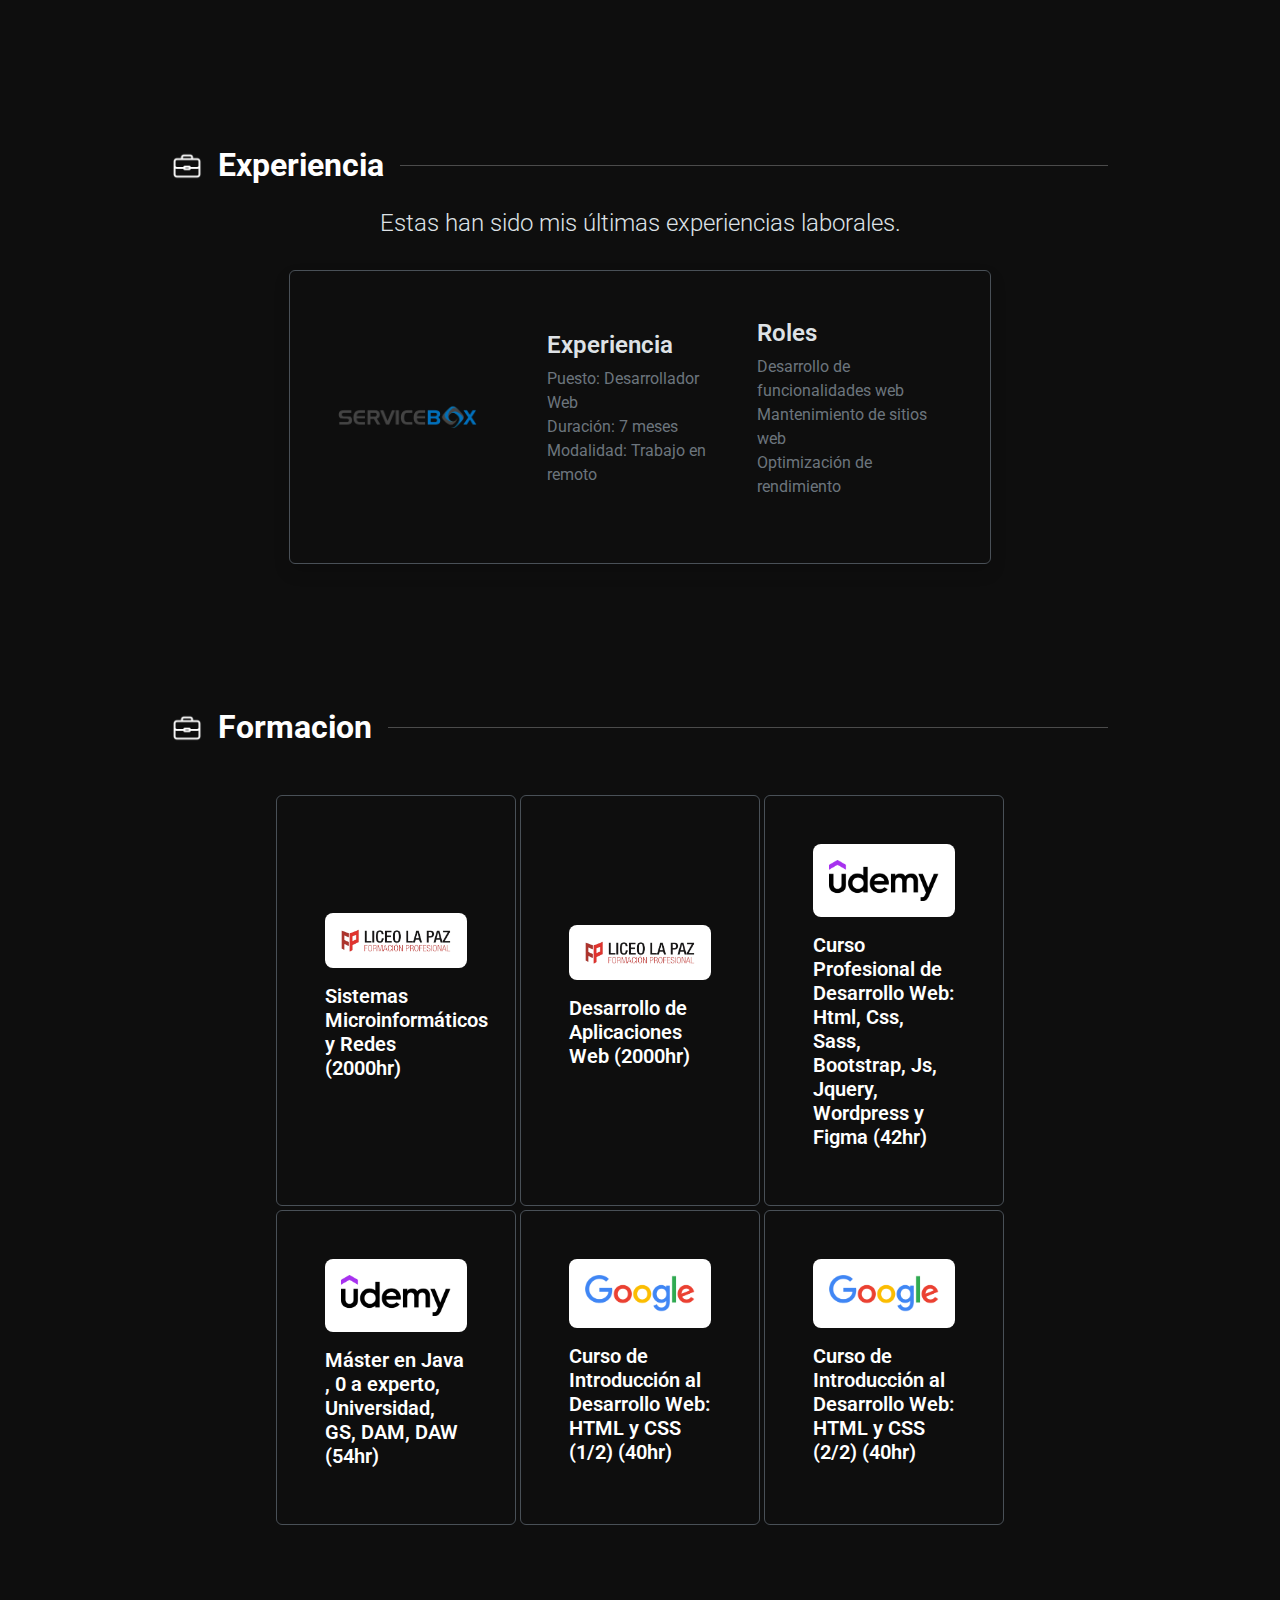
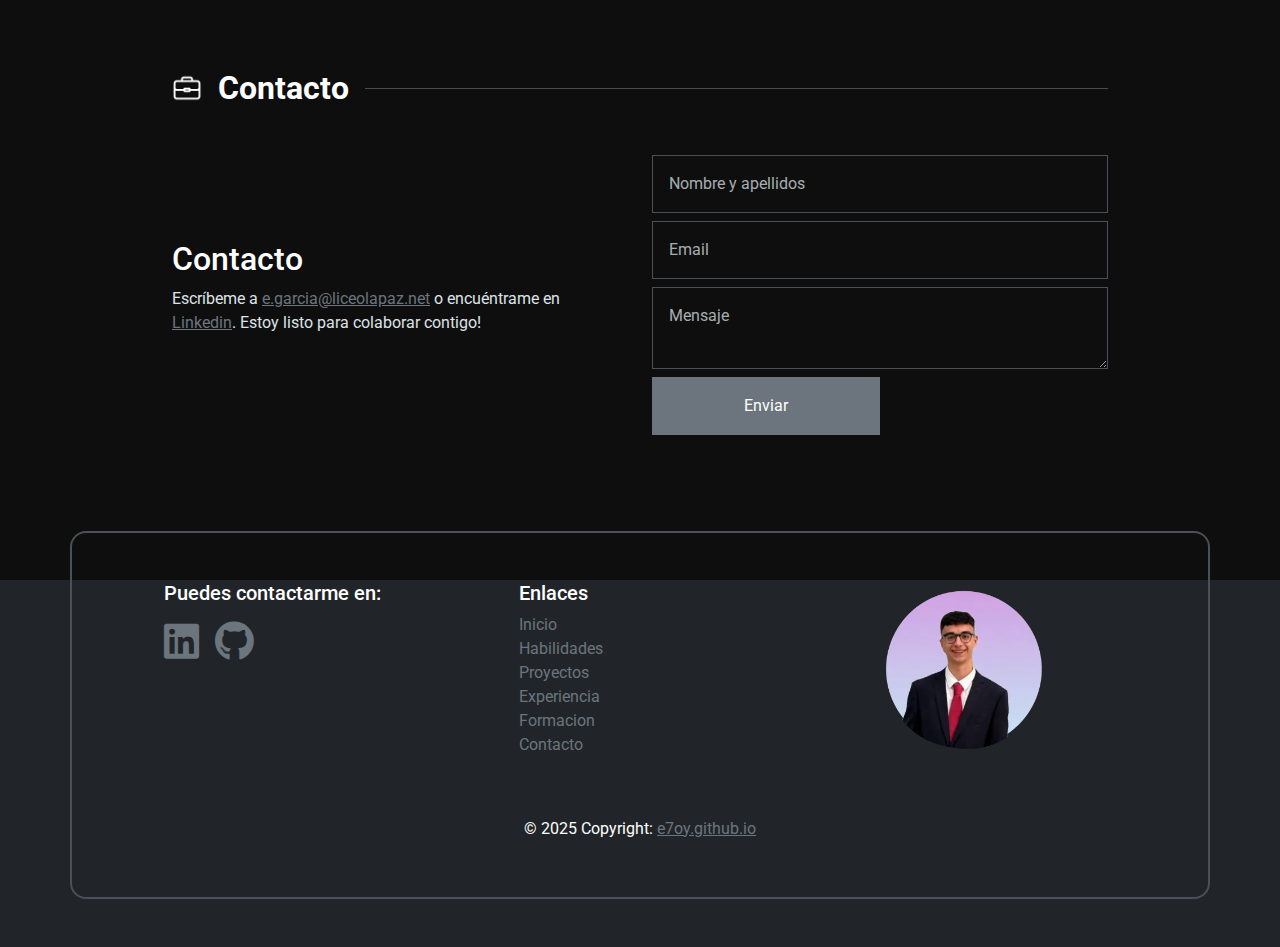
==== commit fc8695ac: "add transition to images and restyle others sections" ====
--- a/html/index.html
+++ b/html/index.html
@@ -13,15 +13,24 @@
     <link rel="preconnect" href="https://fonts.googleapis.com">
 <link rel="preconnect" href="https://fonts.gstatic.com" crossorigin>
 <link href="https://fonts.googleapis.com/css2?family=Roboto:ital,wght@0,100..900;1,100..900&display=swap" rel="stylesheet">
+<style>
+    .bg-custom {
+        position: absolute;
+        top: 0;
+        left: 0;
+        z-index: -2;
+        height: 420vh;
+        width: 100vw;
+        background-color: #0e0e0e;
+        background-image: radial-gradient(ellipse 60% 60% at 50% -30%, rgba(120, 119, 198, 0.3), rgba(0, 0, 0, 0));
+    }
+</style>
 </head>
 
 <body class="m-0 mx-auto">
-
+    <div class="bg-custom"></div>
 
     <header>
-        <!--aplicamos estilos de barra de navegacion de bootstrap, hacemos que sea expandible en pantallas grandes
-        y en pequeñas aparazca un boton, establecemos un ancho del 50%, un padding, texto alineado al centro y un margen
-        auto en el eje horizontal y un margen por arriba-->
         <nav class="navbar navbar-expand-lg w-50 p-4 text-center mx-auto mt-2">
             <div class="container-fluid">
                 <button class="navbar-toggler mb-4 mx-auto" type="button" data-bs-toggle="collapse"
@@ -29,29 +38,27 @@
                     aria-label="Toggle navigation">
                     <span class="navbar-toggler-icon"></span>
                 </button>
-                <!-- creamos contenedor que pueda colapsarse, le indicamos que esto es parte de la barra de navegación
-                que se colapsa y alineamos horizontalmente al centro -->
                 <div class="collapse navbar-collapse justify-content-center" id="navbarNavDropdown">
-                    <ul class="navbar-nav d-flex gap-1">
+                    <ul class="navbar-nav d-flex gap-1 text-white">
                         <li class="nav-item">
-                            <a class="nav-link active" aria-current="page" href="#inicio">Sobre mi</a>
+                            <a class="nav-link active text-white" aria-current="page" href="#inicio">Sobre mi</a>
                         </li>
                         <li class="nav-item">
-                            <a class="nav-link" href="#habilidades">Habilidades</a>
+                            <a class="nav-link text-white" href="#habilidades">Habilidades</a>
                         </li>
                         <li class="nav-item">
-                            <a class="nav-link" href="#proyectos">Proyectos</a>
+                            <a class="nav-link text-white" href="#proyectos">Proyectos</a>
                         </li>
                         <li class="nav-item">
-                            <a class="nav-link" href="#experiencia">Experiencia</a>
+                            <a class="nav-link text-white" href="#experiencia">Experiencia</a>
                         </li>
                         <li class="nav-item">
-                            <a class="nav-link" href="#formacion">Formacion</a>
+                            <a class="nav-link text-white" href="#formacion">Formacion</a>
                         </li>
                         <li class="nav-item">
-                            <a class="nav-link" href="#contacto">Contacto</a>
-                        </li>
-                        <li class="nav-item">
+                            <a class="nav-link text-white" href="#contacto">Contacto</a>
+                        </li>
+                        <li class="nav-item ">
                             <a href="../img/cv.pdf" class="btn btn-secondary"
                                 download="Eloy_Garcia_Martinez_CV.pdf">Descargar CV</a>
                         </li>
@@ -64,42 +71,30 @@
     <main>
 
         <section class="inicio">
-            <!-- aplicamos estilos de container de bootstrap, un ancho del 75%, un margen en eje horizontal de auto
-            y un padding vertical -->
             <div id="inicio" class="container w-100 mx-auto py-5">
-                <!-- aplicamos estilos de fila de bootstrap, hacemos flexible el contenedor, y verticalmente 
-                alineamos al centro, horizontalmente separamos el contenido aplicando espacios alrededor de los elementos  -->
                 <div class="row d-flex justify-content-around align-items-center">
-                    <!-- hacemos que la columna ocupe el 100% en pantallas pequeñas y el 50% en pantallas medianas -->
                     <div class="col-12 col-md-6">
-                        <!-- texto en negrita -->
-                        <h1 class="fw-bolder">Eloy García Martínez</h1>
-                        <p class="text-secondary">¡Hola! Soy Eloy García, programador web y actual estudiante del ciclo
+                        <h1 class="fw-bolder text-white">Eloy García Martínez</h1>
+                        <p class="text-white-50">¡Hola! Soy Eloy García, programador web y actual estudiante del ciclo
                             superior de
                             DAW (Desarrollo de Aplicaciones Web). Me gusta estar en continuo aprendizaje y ayudar a
                             empresas y emprendedores a tener un hueco en el mundo de Internet.
                         </p>
-                        <!-- contenedor flexible con alineación vertical al centro y color de texto secundario -->
                         <div class="info d-flex align-items-center text-secondary">
                             <i class="fas fa-map-marker-alt me-2"></i>
-                            <span class="">A Coruña, &nbsp;</span><span class="" id="display-time"></span><span id="temp"
-                                class="text-secondary"></span>
-                        </div>
-                        <!-- contenedor flexible con alineación vertical al centro y color de texto secundario -->
+                            <span class="text-white-50">A Coruña, &nbsp;</span><span class="text-white-50" id="display-time"></span><span id="temp"
+                                class="text-white-50"></span>
+                        </div>
                         <div class="info d-flex flex-row align-items-center text-secondary">
                             <i class="fas fa-book me-2"></i>
-                            <span>Estudiante en <a class="text-secondary" href="https://liceolapaz.com">Liceo La
+                            <span class="text-white-50">Estudiante en <a class="text-white-50" href="https://liceolapaz.com">Liceo La
                                     Paz</a></span>
                         </div>
-                        <!-- contenedor flexible con alineación vertical al centro, margen superior y color de texto secundario -->
                         <div class="info d-flex flex-row align-items-center mt-3 text-secondary">
                             <i class="fab fa-linkedin me-3"></i>
                             <i class="fab fa-github me-3"></i>
                         </div>
                     </div>
-                    <!-- hacemos que la columna ocupe el 100% en pantallas pequeñas y el 25% en pantallas medianas, 
-                    aplicamos un margen superior en pantallas pequeñas y eliminamos el margen en pantallas medianas, 
-                    centramos el texto y aplicamos estilos de imagen -->
                     <div class="col-12 col-md-3 mt-4 mt-md-0 text-center">
                         <img src="../img/imgeloy.webp" class="img-fluid shadow-lg w-75 rounded-circle" alt="img eloy">
                     </div>
@@ -169,9 +164,8 @@
             </div>
         </section>
 
+
         <section class="proyectos">
-            <!-- aplicamos estilos de container de bootstrap, texto centrado, bordes redondeados, 
-            margen vertical y padding vertical -->
             <div id="proyectos" class="container w-75 text-center rounded-4 my-5 py-5">
                 <div class="gap-3 d-flex flex-row justify-content-start align-items-center">
                     <img src="../img/proyects_icon.png" width="30" alt="icono proyectos">
@@ -181,11 +175,13 @@
                 <div class="row w-50 mt-5 d-flex align-items-center justify-content-center flex-row w-auto gap-4">
 
                     <div class="col-12 w-75 text-start d-flex justify-content-center flex-row align-items-center gap-5">
-                        <img src="../img/sneakvault_desktop.png" width="400" class="img-fluid border border-1 border-white-50 rounded-2"
+                        <img src="../img/sneakvault_desktop.png" width="400" class="img-fluid proyect-img border border-1 border-white-50 rounded-2"
                         alt="sneakvault desktop">
 
                         <div class="d-flex flex-column justify-content-start gap-3">
-                            <h2 class="text-white fw-bold m-0 p-0 text-start">SneakVault E-Commerce</h2>
+                            <h2 class="text-white fw-bold m-0 p-0 text-start">
+                            <a href="https://github.com/E7OY?tab=repositories" class="text-decoration-none text-white">SneakVault E-Commerce</a></h2>
+
                             
                             <div class="w-auto gap-2 d-flex flex-row align-items-center justify-content-start">
                                 <span style="background-color: #ffffff0d;" class="d-flex align-items-center justify-content-around gap-1 fw-lighter px-3 py-2 border border-1 border-black-50 rounded-5 bg-opacity-100 text-black-50">
@@ -208,11 +204,13 @@
 
                     <div class="col-12 w-75 text-start d-flex justify-content-center flex-row align-items-center gap-5">
 
-                        <img src="../img/memorama_desktop.png" width="400" class="img-fluid border border-1 border-white-50 rounded-2"
+                        <img src="../img/memorama_desktop.png" width="400" class="img-fluid proyect-img border border-1 border-white-50 rounded-2"
                         alt="sneakvault desktop">
 
                         <div class="d-flex flex-column justify-content-start gap-3">
-                            <h2 class="text-white fw-bold m-0 p-0 text-start">Memorama</h2>
+                            <h2 class="text-white fw-bold m-0 p-0 text-start">
+                             <a href="https://memoramajs.vercel.app/" class="text-decoration-none text-white">Memorama</a>
+                            </h2>
                             
                             <div class="w-auto gap-2 d-flex flex-row align-items-center justify-content-start">
                                 <span style="background-color: #ffffff0d;"  class="d-flex align-items-center justify-content-around gap-1 fw-lighter px-3 py-2 border border-1 border-black-50 rounded-5 bg-opacity-100 text-black-50">
@@ -236,11 +234,13 @@
 
                     <div class="col-12 w-75 text-start d-flex justify-content-center flex-row align-items-center gap-5">
 
-                        <img src="../img/sneakvault_desktop.png" width="400" class="img-fluid border border-1 border-white-50 rounded-2"
+                        <img src="../img/portfolio.desktop.png" width="400" class="img-fluid proyect-img border border-1 border-white-50 rounded-2"
                         alt="sneakvault desktop">
 
                         <div class="d-flex flex-column justify-content-start gap-3">
-                            <h2 class="text-white fw-bold m-0 p-0 text-start">Portfolio</h2>
+                            <h2 class="text-white fw-bold m-0 p-0 text-start">
+                                <a href="https://e7oy.github.io/" class="text-decoration-none text-white">Portfolio</a>
+                            </h2>
                             
                             <div class="w-auto gap-2 d-flex flex-row align-items-center justify-content-start">
                                 <span style="background-color: #ffffff0d;" class="d-flex align-items-center justify-content-around gap-1 fw-lighter px-3 py-2 border border-1 border-black-50 rounded-5 bg-opacity-100 text-black-50">
@@ -261,30 +261,26 @@
                         </div>
                     </div>
 
-
-
-                 
-    
                         <a href="https://github.com/E7OY?tab=repositories" class="text-decoration-none" target="_blank">Ver
                             más proyectos en GitHub > </a>
                     </div>
                 </div>
             </section>
 
-        <section class="experiencia">
-            <!-- aplicamos estilos de container de bootstrap, texto centrado, bordes redondeados, fondo secundario, 
-            margen vertical y padding vertical -->
-            <div id="experiencia" class="container text-center rounded-4 bg-body-secondary my-5 py-5">
-                <button class="btn rounded-5 btn-secondary">Experiencia</button>
-                <!-- aplicamos estilos de fila de bootstrap, hacemos flexible el contenedor, alineamos verticalmente 
-                al centro y horizontalmente distribuimos el contenido de manera uniforme, aplicamos padding -->
+
+        <section class="proyectos">
+            <div id="proyectos" class="container w-75 text-center rounded-4 my-5 py-5">
+                <div class="gap-3 d-flex flex-row justify-content-start align-items-center">
+                    <img src="../img/proyects_icon.png" width="30" alt="icono proyectos">
+                    <h2 class="text-start text-white float-start fw-bold m-0 p-0">Experiencia</h2>
+                    <hr class="text-white bg-white h-5 w-100">
+                </div>
                 <div class="row d-flex justify-content-evenly align-items-center p-4">
                     <div class="col-12 text-center">
                         <h4 class="fw-light">Estas han sido mis últimas experiencias laborales.</h4>
                     </div>
                 </div>
-                <!-- aplicamos estilos de tarjeta de bootstrap, sombra, bordes redondeados, margen y padding -->
-                <div class="card shadow rounded border w-75 mx-auto m-0 p-5">
+                <div class="  shadow rounded border w-75 mx-auto m-0 p-5">
                     <div class="row d-flex align-items-center justify-content-center">
                         <div class="col-12 col-md-4 text-start mb-4 mb-md-0">
                             <img src="../img/serviceboxlogo.webp" class="img-fluid w-75" alt="logo servicebox">
@@ -311,48 +307,50 @@
         </section>
 
         <section class="formacion">
-            <!-- aplicamos estilos de container de bootstrap, texto centrado, bordes redondeados, 
-            margen vertical y padding vertical -->
-            <div id="formacion" class="container text-center rounded-4 my-5 py-5">
-                <button class="btn rounded-5 btn-secondary">Formación</button>
+            <div id="formacion" class="container w-75 text-center rounded-4 my-5 py-5">
+                <div class="gap-3 d-flex flex-row justify-content-start align-items-center">
+                    <img src="../img/proyects_icon.png" width="30" alt="icono proyectos">
+                    <h2 class="text-start text-white float-start fw-bold m-0 p-0">Formacion</h2>
+                    <hr class="text-white bg-white h-5 w-100">
+                </div>
                 <div class="row d-flex align-items-stretch flex-row justify-content-center mt-5 gap-1 mb-1">
-                    <div class="col-12 col-md-6 col-lg-3 text-start card bg-body-secondary rounded border m-0 p-5 d-flex justify-content-center align-content-center flex-column gap-3" data-bs-toggle="modal"
+                    <div class="col-12 col-md-6 col-lg-3 text-start rounded border m-0 p-5 d-flex justify-content-center align-content-center flex-column gap-3" data-bs-toggle="modal"
                         data-bs-target="#modalLiceoLaPaz1">
                         <img src="../img/logoliceolapaz.webp" class="img-fluid bg-white p-3 rounded-3" width="150" alt="">
-                        <h5 class="text-white fw-light">Sistemas Microinformáticos y Redes (2000hr)</h5>
-                    </div>
-                    <div class="col-12 col-md-6 col-lg-3 text-start card bg-body-secondary rounded border m-0 p-5 d-flex justify-content-center align-content-center flex-column gap-3" data-bs-toggle="modal"
+                        <h5 class="text-white fw-semibold">Sistemas Microinformáticos y Redes (2000hr)</h5>
+                    </div>
+                    <div class="col-12 col-md-6 col-lg-3 text-start rounded border m-0 p-5 d-flex justify-content-center align-content-center flex-column gap-3" data-bs-toggle="modal"
                         data-bs-target="#modalLiceoLaPaz2">
                         <img src="../img/logoliceolapaz.webp" class="img-fluid bg-white p-3 rounded-3"  width="150" alt="">
-                        <h5 class="fw-light text-white">Desarrollo de Aplicaciones Web (2000hr)</h5>
-                    </div>
-                    <div class="col-12 col-md-6 col-lg-3 text-start card bg-body-secondary rounded border m-0 p-5 d-flex flex-column align-content-center gap-3" data-bs-toggle="modal"
+                        <h5 class="fw-semibold text-white">Desarrollo de Aplicaciones Web (2000hr)</h5>
+                    </div>
+                    <div class="col-12 col-md-6 col-lg-3 text-start rounded border m-0 p-5 d-flex flex-column align-content-center gap-3" data-bs-toggle="modal"
                         data-bs-target="#modalUdemy1">
                         <img src="../img/logoudemy.webp" class="img-fluid bg-white p-3 rounded-3"  width="150" alt="">
-                        <h5 class="fw-light text-white">Curso Profesional de Desarrollo Web: Html, Css, Sass, Bootstrap, Js, Jquery,
+                        <h5 class="fw-semibold text-white">Curso Profesional de Desarrollo Web: Html, Css, Sass, Bootstrap, Js, Jquery,
                             Wordpress y Figma (42hr)</h5>
                     </div>
                 </div>
                 <div class="row d-flex align-items-stretch flex-row justify-content-center gap-1">
-                    <div class="col-12 col-md-6 col-lg-3 text-start card bg-body-secondary rounded border m-0 p-5 d-flex align-content-center flex-column gap-3" data-bs-toggle="modal"
+                    <div class="col-12 col-md-6 col-lg-3 text-start rounded border m-0 p-5 d-flex align-content-center flex-column gap-3" data-bs-toggle="modal"
                         data-bs-target="#modalUdemy2">
                         <img src="../img/logoudemy.webp" class="img-fluid bg-white p-3 rounded-3"  width="150" alt="">
-                        <h5 class="fw-light text-white">Máster en Java , 0 a experto, Universidad, GS, DAM, DAW (54hr)</h5>
-                    </div>
-                    <div class="col-12 col-md-6 col-lg-3 text-start card bg-body-secondary rounded border m-0 p-5 d-flex flex-column align-content-center gap-3" data-bs-toggle="modal"
+                        <h5 class="fw-semibold text-white">Máster en Java , 0 a experto, Universidad, GS, DAM, DAW (54hr)</h5>
+                    </div>
+                    <div class="col-12 col-md-6 col-lg-3 text-start rounded border m-0 p-5 d-flex flex-column align-content-center gap-3" data-bs-toggle="modal"
                         data-bs-target="#modalGoogle1">
                         <img src="../img/logogoogle.webp" class="img-fluid bg-white p-3 rounded-3"  width="150" alt="">
-                        <h5 class="fw-light text-white">Curso de Introducción al Desarrollo Web: HTML y CSS (1/2) (40hr)</h5>
-                    </div>
-                    <div class="col-12 col-md-6 col-lg-3 text-start card bg-body-secondary rounded border m-0 p-5 d-flex flex-column align-content-center gap-3" data-bs-toggle="modal"
+                        <h5 class="fw-semibold text-white">Curso de Introducción al Desarrollo Web: HTML y CSS (1/2) (40hr)</h5>
+                    </div>
+                    <div class="col-12 col-md-6 col-lg-3 text-start rounded border m-0 p-5 d-flex flex-column align-content-center gap-3" data-bs-toggle="modal"
                         data-bs-target="#modalGoogle2">
                         <img src="../img/logogoogle.webp" class="img-fluid bg-white p-3 rounded-3"  width="150" alt="">
-                        <h5 class="fw-light text-white">Curso de Introducción al Desarrollo Web: HTML y CSS (2/2) (40hr)</h5>
-                    </div>
-                </div>
-            </div>
-
-            <!-- modales de formación -->
+                        <h5 class="fw-semibold text-white">Curso de Introducción al Desarrollo Web: HTML y CSS (2/2) (40hr)</h5>
+                    </div>
+                </div>
+            </div>
+
+
             <div class="modal fade" id="modalLiceoLaPaz1" tabindex="-1" aria-labelledby="modalLiceoLaPaz1Label"
                 aria-hidden="true">
                 <div class="modal-dialog modal-dialog-centered modal-lg">
@@ -520,13 +518,17 @@
                 </div>
             </div>
 
-            
-            <div id="contacto" class="container text-center rounded-4 bg-body-secondary my-5 p-5">
-                <button class="btn rounded-5 btn-secondary">Contacto</button>
+            <section class="contacto">
+                <div id="proyectos" class="container w-75 text-center rounded-4 my-5 py-5">
+                    <div class="gap-3 d-flex flex-row justify-content-start align-items-center">
+                        <img src="../img/proyects_icon.png" width="30" alt="icono proyectos">
+                        <h2 class="text-start text-white float-start fw-bold m-0 p-0">Contacto</h2>
+                        <hr class="text-white bg-white h-5 w-100">
+                    </div>
                 <div class="row d-flex flex-row align-items-center justify-content-center mt-5">
                     <div class="col-12 col-md-6 text-start mb-4 mb-md-0">
                         <h2 class="text-white">Contacto</h2>
-                        <p>Escríbeme a <a href="mailto:e.garcia@liceolapaz.net"
+                        <p style="max-width: 50ch;">Escríbeme a <a href="mailto:e.garcia@liceolapaz.net"
                                 class="text-secondary">e.garcia@liceolapaz.net</a> o
                             encuéntrame en <a href="https://www.linkedin.com/in/eloygarciamartinez/"
                                 class="text-secondary">Linkedin</a>. Estoy
@@ -536,16 +538,16 @@
                         <form action="mailto:e.garcia@liceolapaz.net" class="d-flex gap-2 flex-column">
                             <div class="form-group">
                                 <input type="text" placeholder="Nombre y apellidos"
-                                    class="form-control rounded-0 p-3 w-100" id="nombre">
+                                    class="form-control bg-transparent rounded-0 p-3 w-100" id="nombre">
                             </div>
                             <div class="form-group">
-                                <input type="email" placeholder="Email" class="form-control rounded-0 p-3 w-100">
+                                <input type="email" placeholder="Email" class="form-control bg-transparent  rounded-0 p-3 w-100">
                             </div>
                             <div class="form-group">
-                                <textarea class="form-control rounded-0 p-3 w-100" placeholder="Mensaje" name="mensaje" id="mensaje"></textarea>
+                                <textarea class="form-control bg-transparent  rounded-0 p-3 w-100" placeholder="Mensaje" name="mensaje" id="mensaje"></textarea>
                             </div>                            
                             <div class="form-group d-flex">
-                                <input type="submit" value="Enviar" class="form-control  rounded-0 p-3 w-50 btn btn-secondary" id="email">
+                                <input type="submit" value="Enviar" class="form-control  bg-white-50 rounded-0 p-3 w-50 btn btn-secondary" id="email">
                             </div>
                         </form>
                     </div>
@@ -555,9 +557,7 @@
 
     </main>
 
-    <!-- aplicamos borde al footer, color de texto negro, texto alineado al comienzo, bordes redondeados
-    padding a todos lados, aplicamos estilos por defecto de bootstrap de contenedor, margenes eje x auto y margen
-    eje horizontal 5 -->
+
     <footer class="border-2 border text-black text-start rounded-4 p-4 container mx-auto m-0 my-5">
         <div class="container p-4">
             <div class="row d-flex justify-content-around">
@@ -568,14 +568,11 @@
                         <i class="fab fa-github mb-3 display-6 text-secondary"></i>
                     </div>
                 </div>
-                <!-- para que la columna ocupe el 100% en pantallas pequeñas, el 50% en medianas, el 25% en pantallas grandes,
-                margen abajo y eliminamos el margen por abajo en pantallas grandes -->
+
                 <div class="col-12 col-md-6 col-lg-3 mb-4 mb-lg-0">
                     <h5 class="text-white">Enlaces</h5>
                     <ul class="list-unstyled mb-0 text-secondary">
                         <li>
-                            <!-- quitamos los estilos por defecto de los enlaces y aplicamos un color
-                            de texto predefinido-->
                             <a href="#inicio" class="text-decoration-none text-secondary">Inicio</a>
                         </li>
                         <li>
@@ -595,8 +592,6 @@
                         </li>
                     </ul>
                 </div>
-                <!-- para que la columna ocupe el 100% en pantallas pequeñas, el 50% en medianas, el 25% en pantallas grandes,
-                margen abajo y eliminamos el margen por abajo en pantallas grandes -->
                 <div class="col-12 col-md-6 col-lg-3 mb-4 mb-lg-0">
                     <a href="https://github.com/E7OY" target="_blank">
                         <img src="../img/imgeloy.webp" class="img-fluid" width="180" alt="">
@@ -605,7 +600,7 @@
             </div>
         </div>
 
-        <!-- texto centrado al centro, padding y margen a todos lados y texto de color blanco -->
+
         <div class="text-center p-3 m-3 text-white">
             © 2025 Copyright:
             <a class="text-secondary" href="https://e7oy.github.io/">e7oy.github.io</a>
--- a/styles/styles.css
+++ b/styles/styles.css
@@ -5,7 +5,6 @@
 }
 
 body {
-    background-color: #050E18;
 }
 
 .icon-html {
@@ -128,4 +127,9 @@
 }
 .day.level-4 {
     background-color: #39D353;
-}+}
+
+.proyect-img:hover {
+    transform: scale(1.1) rotate(-2deg);
+     transition: 1s;
+ }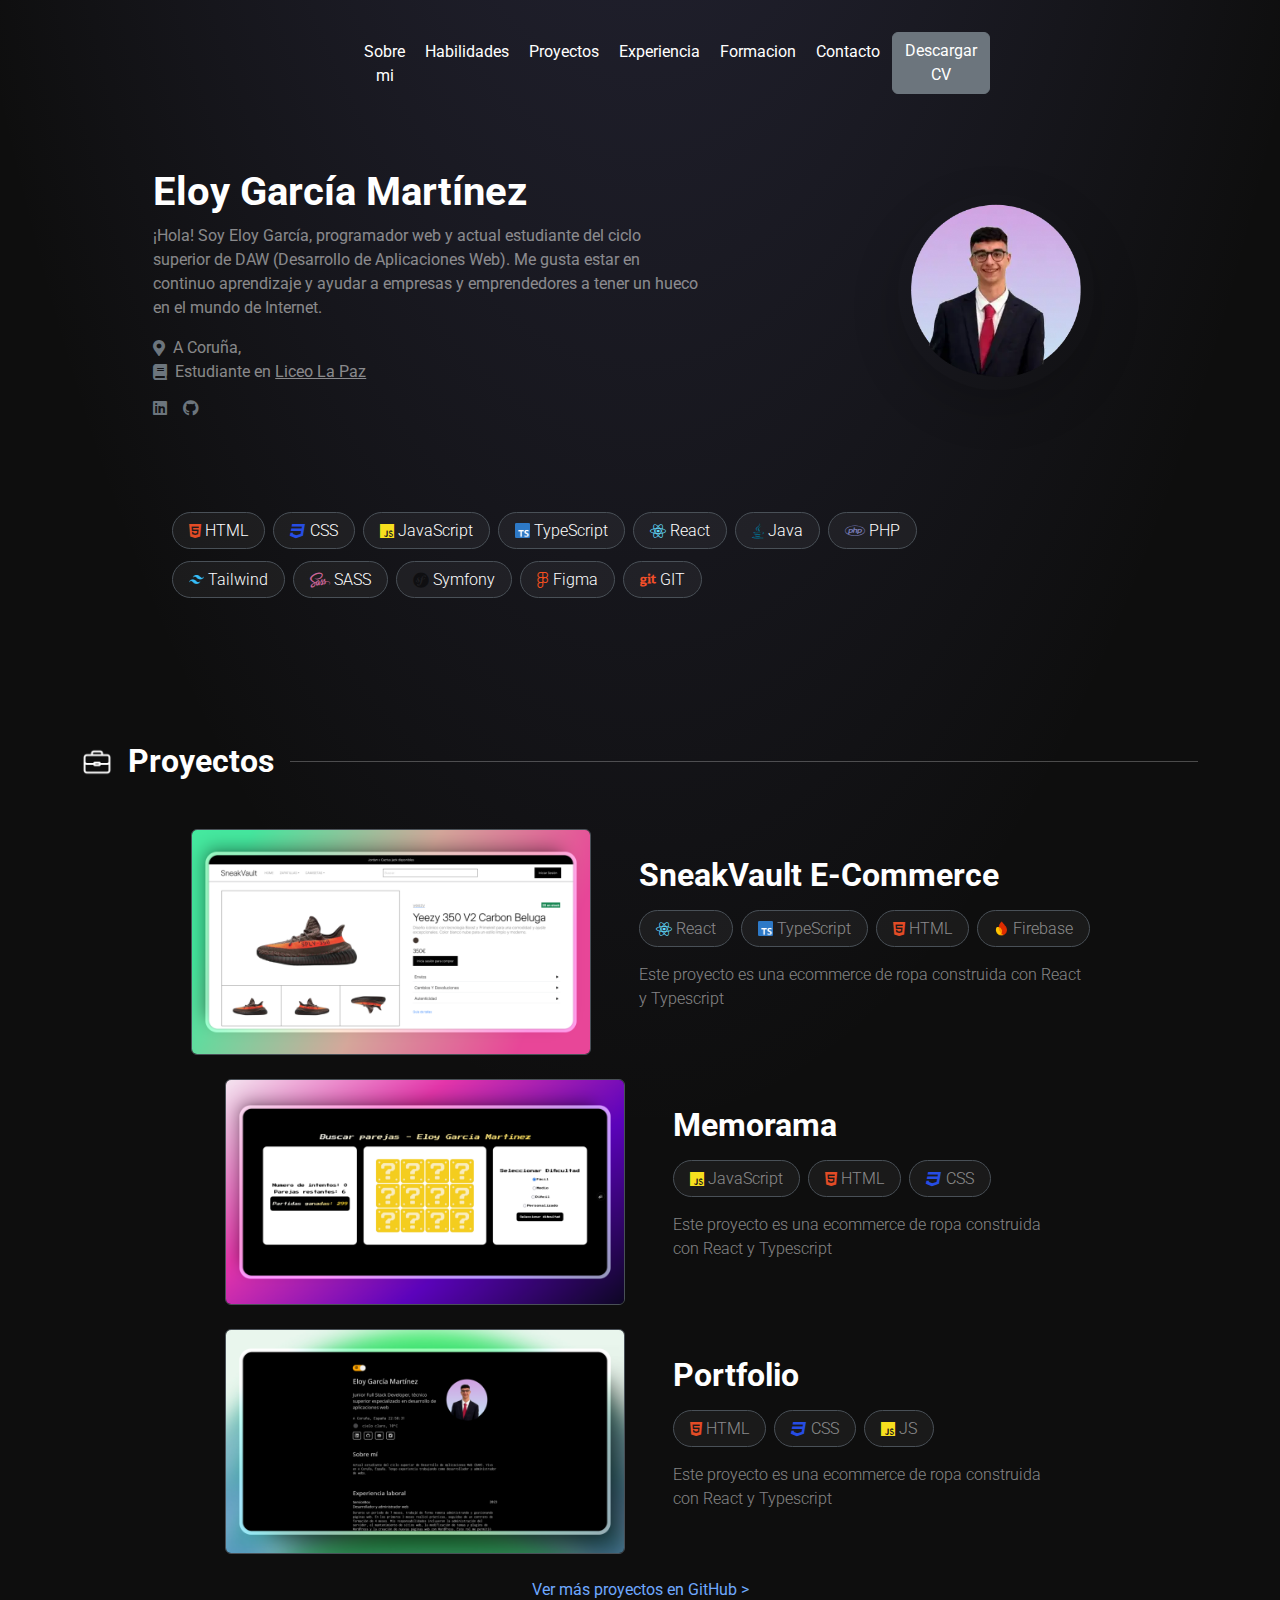
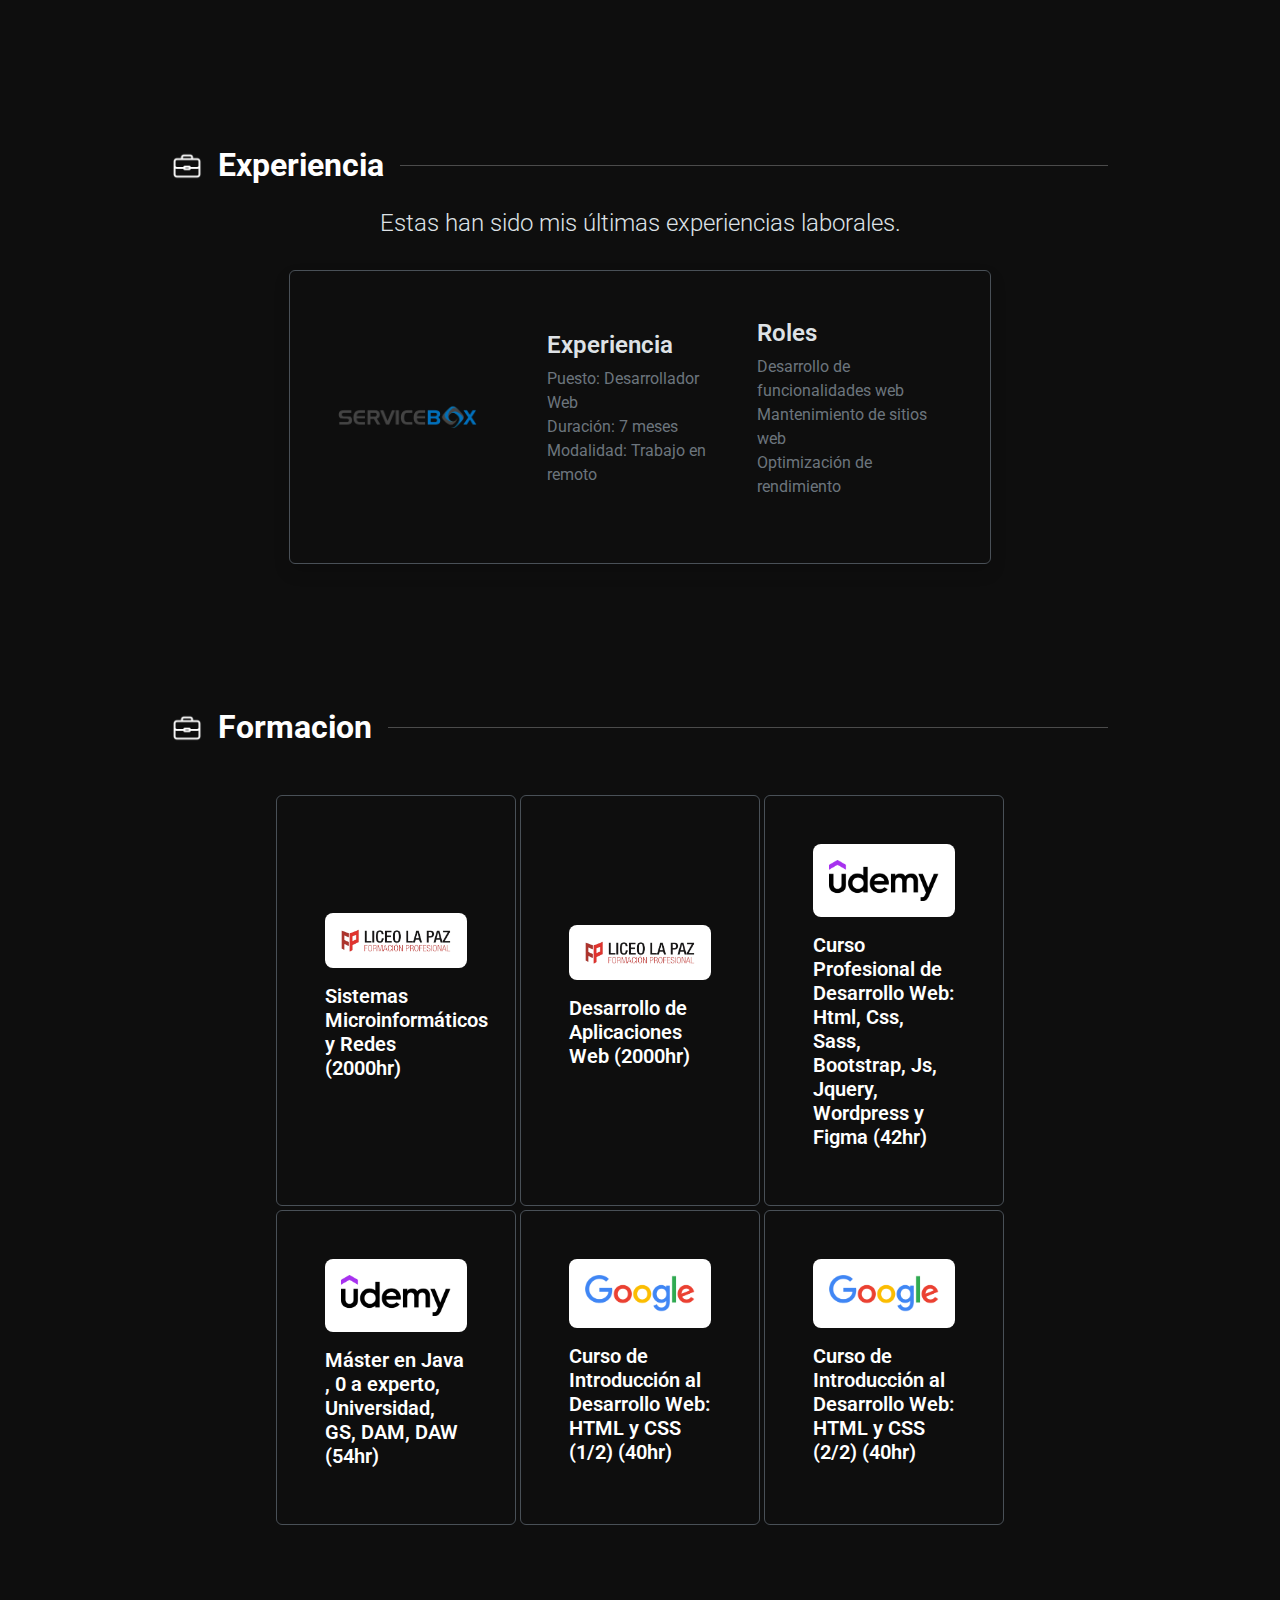
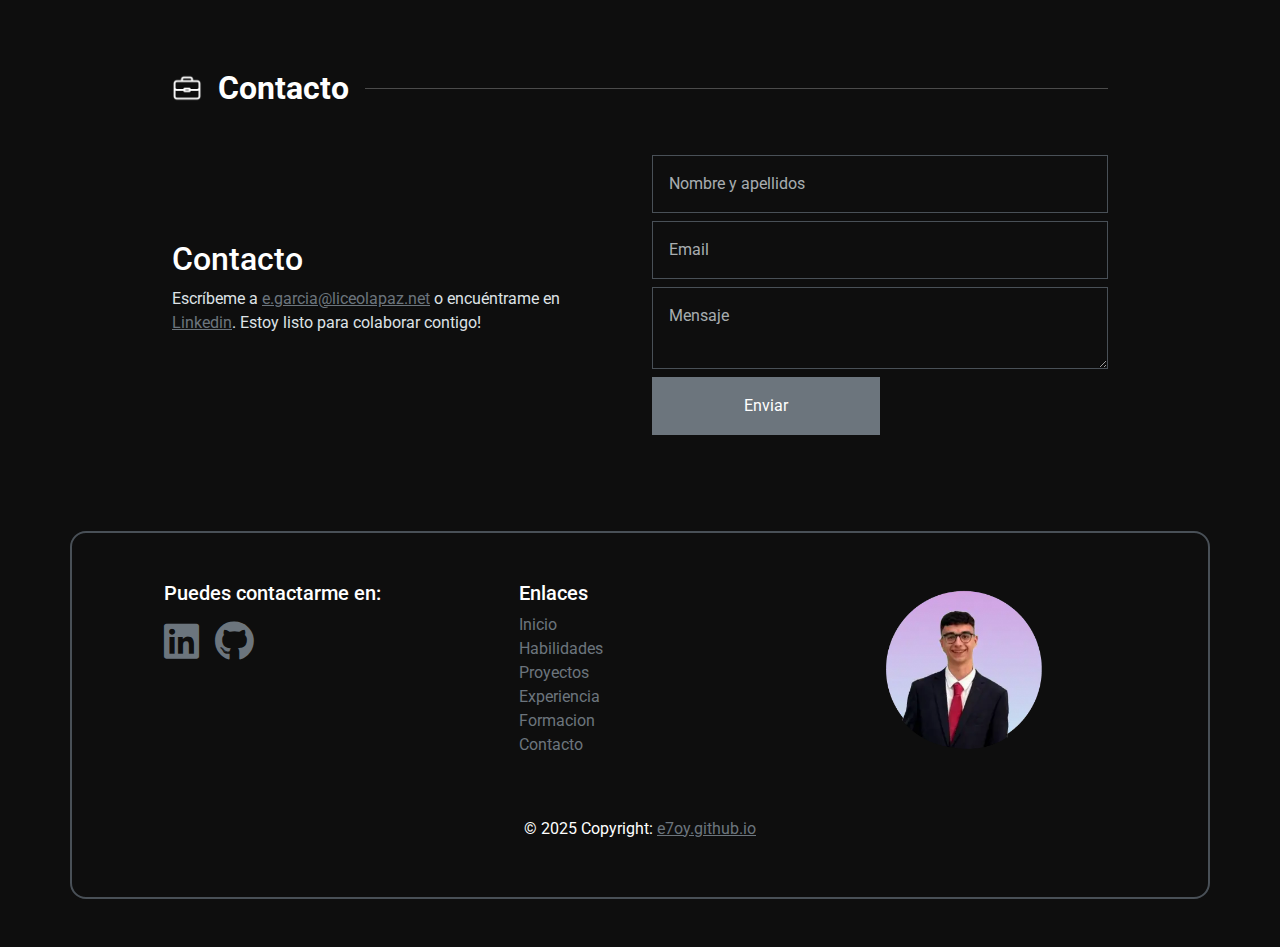
==== commit a88613bf: "update proyects languages" ====
--- a/html/index.html
+++ b/html/index.html
@@ -104,8 +104,6 @@
 
 
         <section class="habilidades" id="habilidades">
-            <!-- aplicamos estilos de container de bootstrap, texto centrado, bordes redondeados, fondo secundario, 
-            margen vertical y padding vertical -->
             <div class=" container w-75  py-5 gap-2 d-flex flex-column justify-content-start">
                 
                 <div class="col-12 d-flex flex-row align-items-center justify-content-start mb-1 gap-2">
@@ -166,7 +164,7 @@
 
 
         <section class="proyectos">
-            <div id="proyectos" class="container w-75 text-center rounded-4 my-5 py-5">
+            <div id="proyectos" class="container w-auto text-center rounded-4 my-5 py-5">
                 <div class="gap-3 d-flex flex-row justify-content-start align-items-center">
                     <img src="../img/proyects_icon.png" width="30" alt="icono proyectos">
                     <h2 class="text-start text-white float-start fw-bold m-0 p-0">Proyectos</h2>
@@ -195,6 +193,10 @@
                                 <span style="background-color: #ffffff0d;" class="d-flex align-items-center justify-content-around gap-1 fw-lighter px-3 py-2 border border-1 border-black-50 rounded-5 bg-opacity-100 text-black-50">
                                     <i class="fab fa-html5 icon-html fa-1x float-start"></i>
                                     <h6 class="m-0 p-0 fw-light float-end text-white-50">HTML</h6>
+                                </span>
+                                <span style="background-color: #ffffff0d;" class="d-flex align-items-center justify-content-around gap-1 fw-lighter px-3 py-2 border border-1 border-black-50 rounded-5 bg-opacity-100 text-black-50">
+                                    <img src="../img/firebase.png" width="15" alt="">
+                                    <h6 class="m-0 p-0 fw-light float-end text-white-50">Firebase</h6>
                                 </span>
                             </div>
 
--- a/styles/styles.css
+++ b/styles/styles.css
@@ -5,6 +5,7 @@
 }
 
 body {
+    background: #0E0E0E !important;
 }
 
 .icon-html {
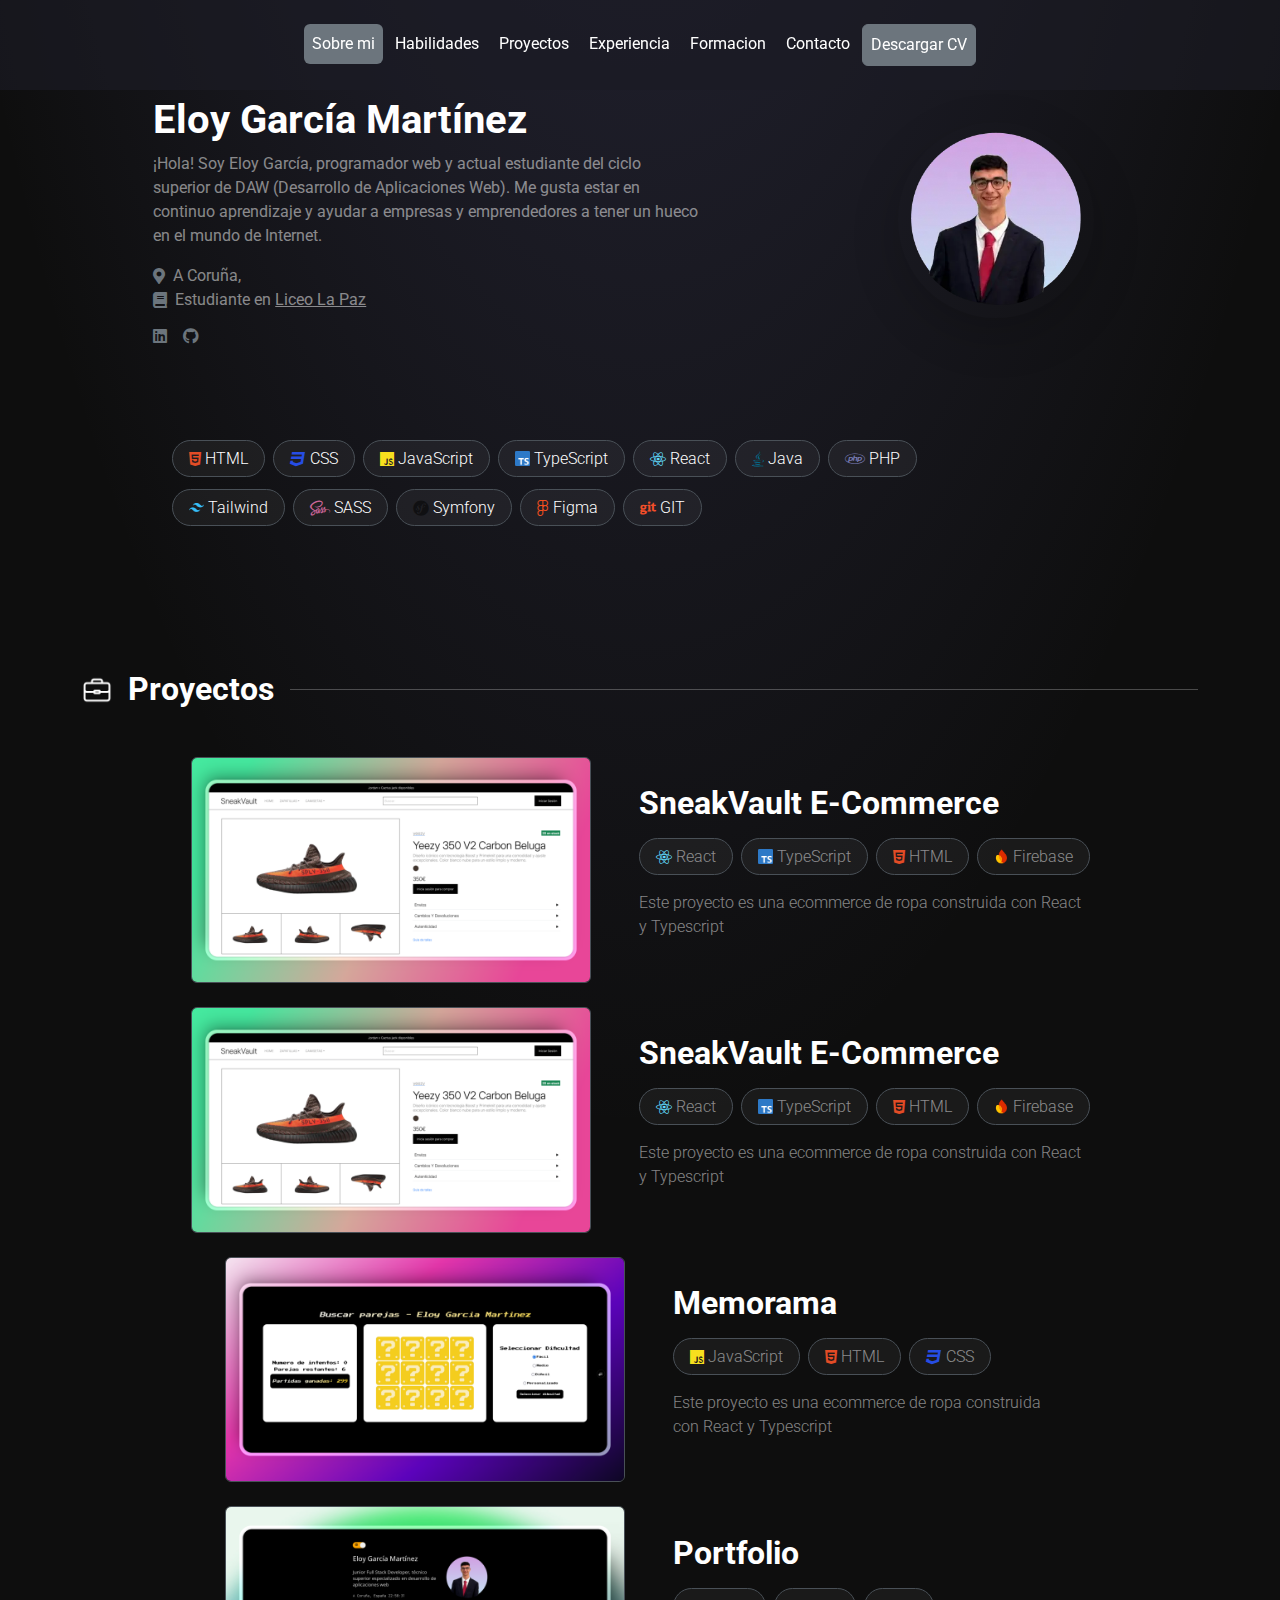
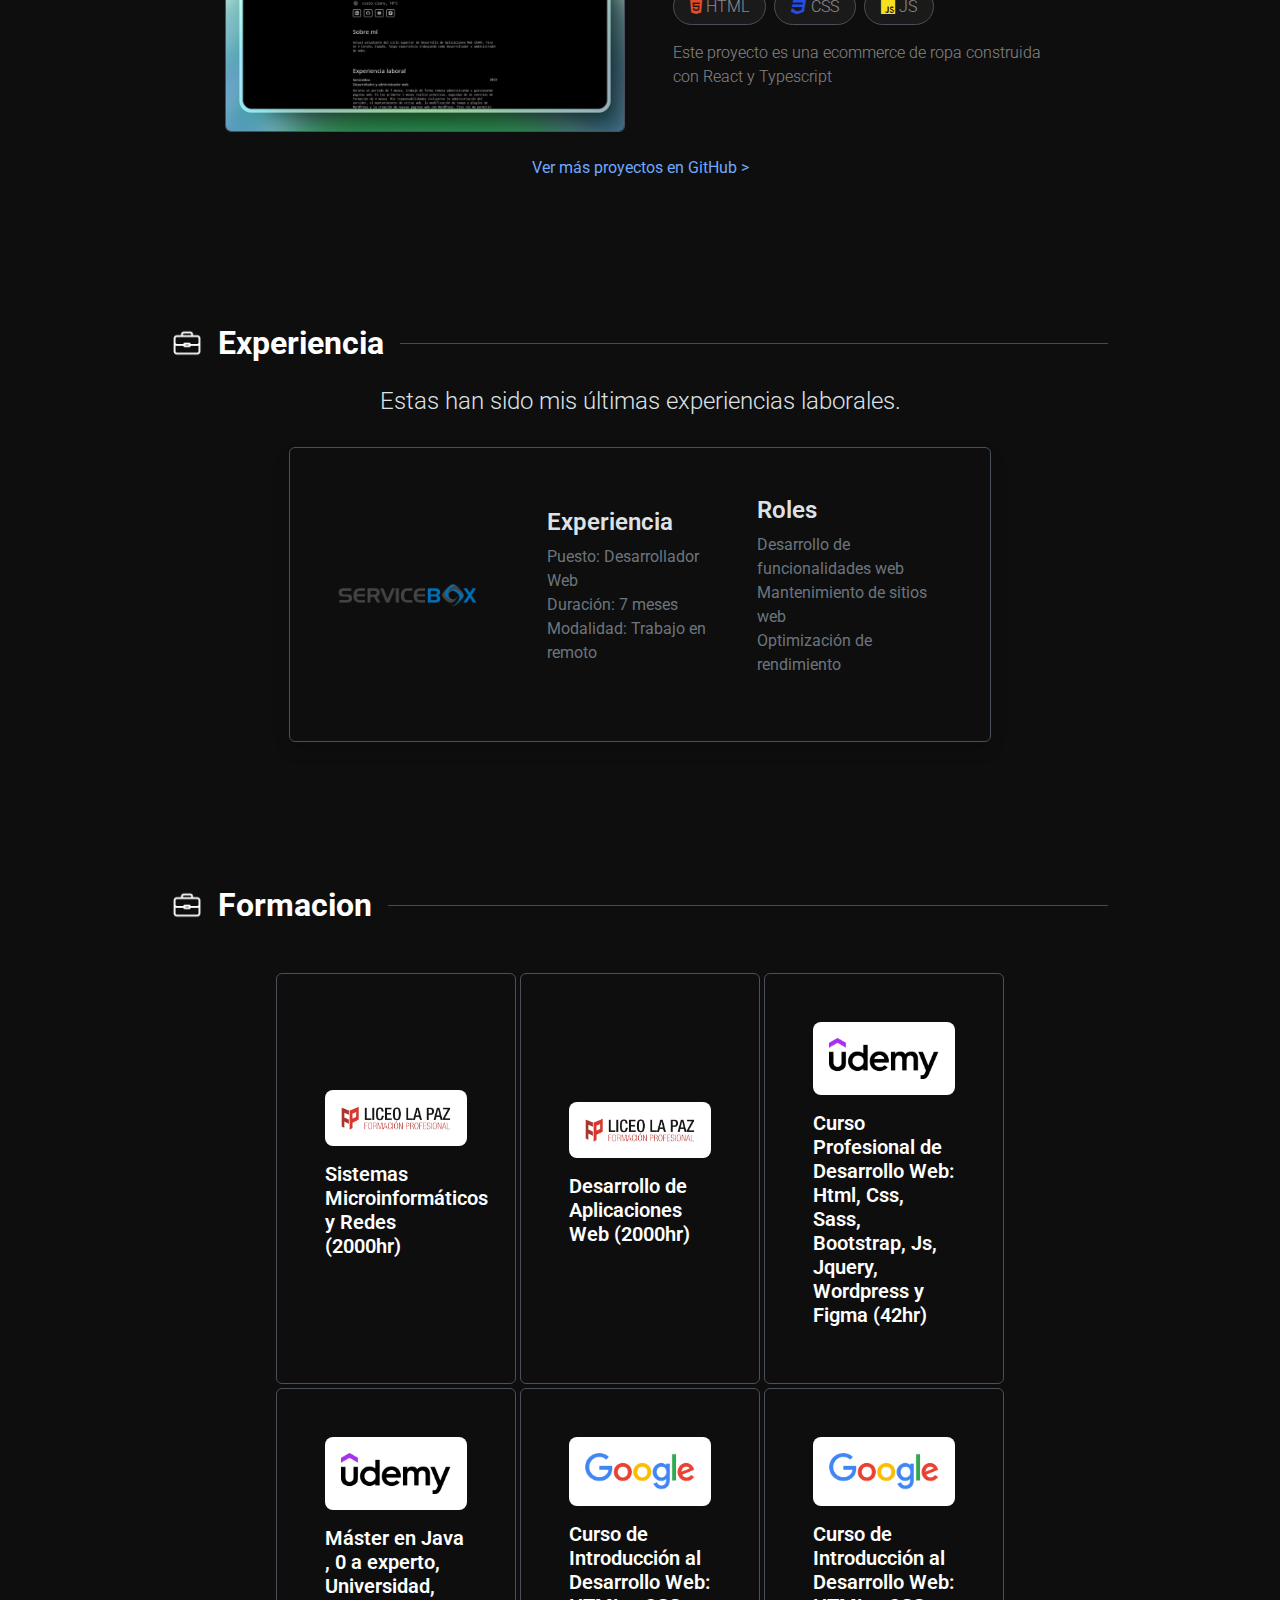
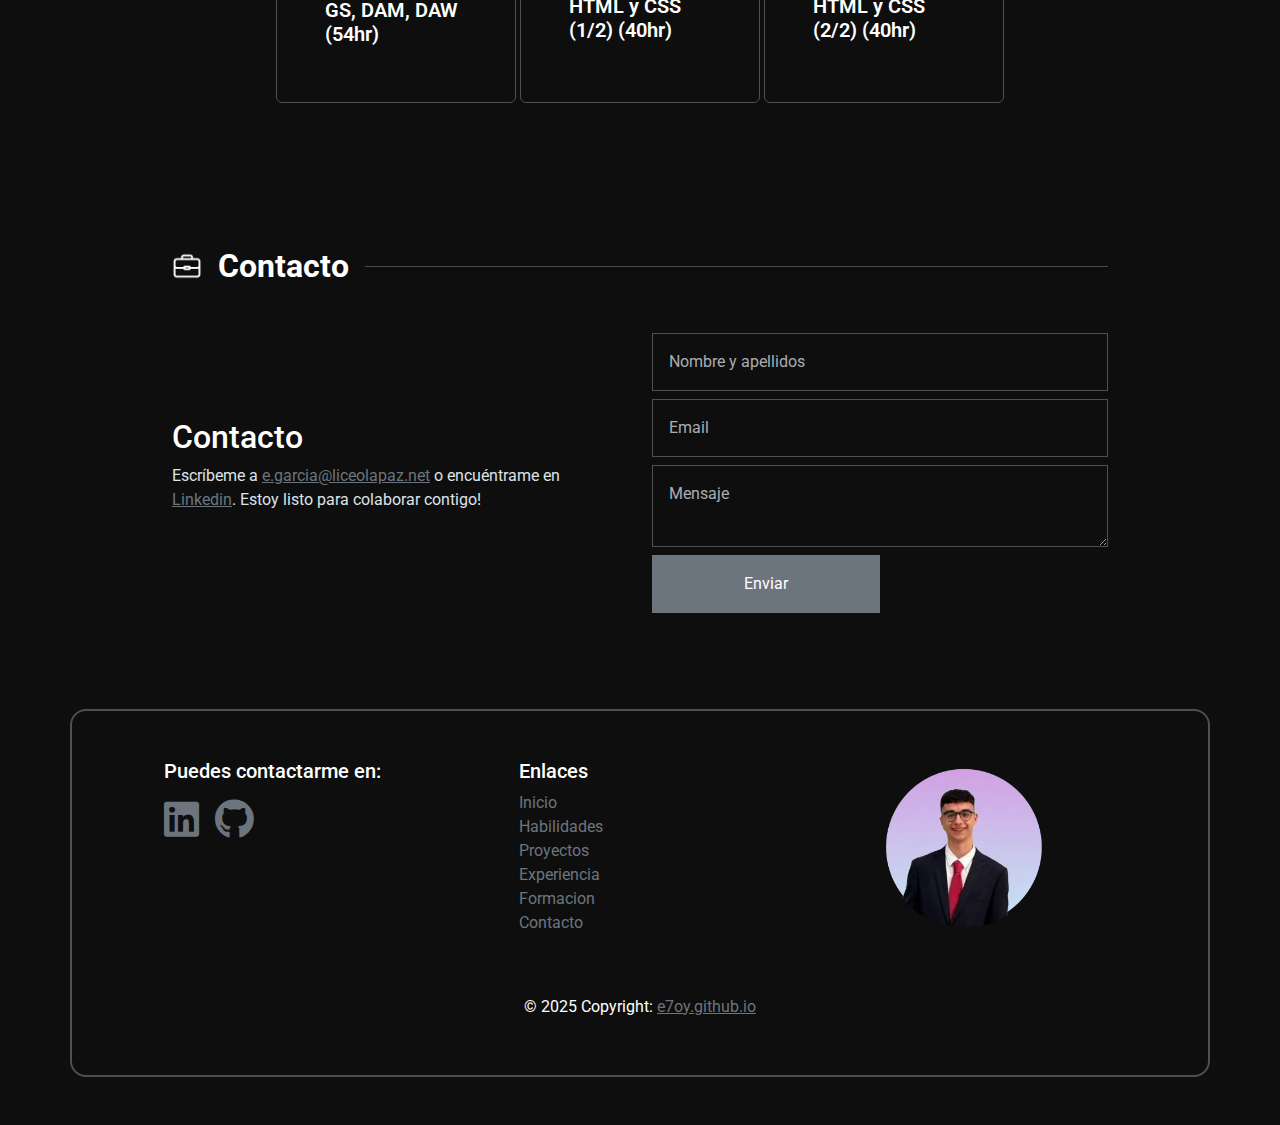
==== commit af08c931: "update header styles" ====
--- a/html/index.html
+++ b/html/index.html
@@ -11,27 +11,27 @@
     <link rel="stylesheet" href="../styles/styles.css">
     <link rel="shortcut icon" href="../img/imgeloy.webp" type="image/x-icon">
     <link rel="preconnect" href="https://fonts.googleapis.com">
-<link rel="preconnect" href="https://fonts.gstatic.com" crossorigin>
-<link href="https://fonts.googleapis.com/css2?family=Roboto:ital,wght@0,100..900;1,100..900&display=swap" rel="stylesheet">
-<style>
-    .bg-custom {
-        position: absolute;
-        top: 0;
-        left: 0;
-        z-index: -2;
-        height: 420vh;
-        width: 100vw;
-        background-color: #0e0e0e;
-        background-image: radial-gradient(ellipse 60% 60% at 50% -30%, rgba(120, 119, 198, 0.3), rgba(0, 0, 0, 0));
-    }
-</style>
+    <link rel="preconnect" href="https://fonts.gstatic.com" crossorigin>
+    <link href="https://fonts.googleapis.com/css2?family=Roboto:ital,wght@0,100..900;1,100..900&display=swap" rel="stylesheet">
+    <style>
+        .bg-custom {
+            position: absolute;
+            top: 0;
+            left: 0;
+            z-index: -2;
+            height: 420vh;
+            width: 100vw;
+            background-color: #0e0e0e;
+            background-image: radial-gradient(ellipse 60% 60% at 50% -30%, rgba(120, 119, 198, 0.3), rgba(0, 0, 0, 0));
+        }
+    </style>
 </head>
 
 <body class="m-0 mx-auto">
     <div class="bg-custom"></div>
 
-    <header>
-        <nav class="navbar navbar-expand-lg w-50 p-4 text-center mx-auto mt-2">
+    <header class="position-fixed w-100 mx-auto m-0 " style="background-color: #1c1b25a8;">
+        <nav class="navbar navbar-expand-lg  p-4 text-center mx-auto m-0" id="navbar">
             <div class="container-fluid">
                 <button class="navbar-toggler mb-4 mx-auto" type="button" data-bs-toggle="collapse"
                     data-bs-target="#navbarNavDropdown" aria-controls="navbarNavDropdown" aria-expanded="false"
@@ -39,27 +39,27 @@
                     <span class="navbar-toggler-icon"></span>
                 </button>
                 <div class="collapse navbar-collapse justify-content-center" id="navbarNavDropdown">
-                    <ul class="navbar-nav d-flex gap-1 text-white">
+                    <ul class="navbar-nav d-flex gap-1 text-white nav-pills">
                         <li class="nav-item">
                             <a class="nav-link active text-white" aria-current="page" href="#inicio">Sobre mi</a>
                         </li>
                         <li class="nav-item">
-                            <a class="nav-link text-white" href="#habilidades">Habilidades</a>
+                            <a class="nav-link text-white" href="#scrollspyHeading1">Habilidades</a>
                         </li>
                         <li class="nav-item">
-                            <a class="nav-link text-white" href="#proyectos">Proyectos</a>
+                            <a class="nav-link text-white" href="#scrollspyHeading2">Proyectos</a>
                         </li>
                         <li class="nav-item">
-                            <a class="nav-link text-white" href="#experiencia">Experiencia</a>
+                            <a class="nav-link text-white" href="#scrollspyHeading3">Experiencia</a>
                         </li>
                         <li class="nav-item">
-                            <a class="nav-link text-white" href="#formacion">Formacion</a>
+                            <a class="nav-link text-white" href="#scrollspyHeading4">Formacion</a>
                         </li>
                         <li class="nav-item">
-                            <a class="nav-link text-white" href="#contacto">Contacto</a>
+                            <a class="nav-link text-white" href="#scrollspyHeading5">Contacto</a>
                         </li>
                         <li class="nav-item ">
-                            <a href="../img/cv.pdf" class="btn btn-secondary"
+                            <a href="../img/cv.pdf" class="btn btn-secondary p-2"
                                 download="Eloy_Garcia_Martinez_CV.pdf">Descargar CV</a>
                         </li>
                     </ul>
@@ -68,10 +68,10 @@
         </nav>
     </header>
 
-    <main>
+    <main data-bs-spy="scroll" data-bs-target="#navbar" data-bs-offset="0" class="scrollspy-example" tabindex="0">
 
         <section class="inicio">
-            <div id="inicio" class="container w-100 mx-auto py-5">
+            <div id="inicio" class="container w-100 mx-auto py-5 mt-5">
                 <div class="row d-flex justify-content-around align-items-center">
                     <div class="col-12 col-md-6">
                         <h1 class="fw-bolder text-white">Eloy García Martínez</h1>
@@ -103,7 +103,7 @@
         </section>
 
 
-        <section class="habilidades" id="habilidades">
+        <section class="habilidades"  id="scrollspyHeading1" >
             <div class=" container w-75  py-5 gap-2 d-flex flex-column justify-content-start">
                 
                 <div class="col-12 d-flex flex-row align-items-center justify-content-start mb-1 gap-2">
@@ -163,7 +163,7 @@
         </section>
 
 
-        <section class="proyectos">
+        <section class="proyectos"  id="scrollspyHeading2" >
             <div id="proyectos" class="container w-auto text-center rounded-4 my-5 py-5">
                 <div class="gap-3 d-flex flex-row justify-content-start align-items-center">
                     <img src="../img/proyects_icon.png" width="30" alt="icono proyectos">
@@ -204,8 +204,40 @@
                         </div>
                     </div>
 
+                    
                     <div class="col-12 w-75 text-start d-flex justify-content-center flex-row align-items-center gap-5">
-
+                        <img src="../img/sneakvault_desktop.png" width="400" class="img-fluid proyect-img border border-1 border-white-50 rounded-2"
+                        alt="sneakvault desktop">
+
+                        <div class="d-flex flex-column justify-content-start gap-3">
+                            <h2 class="text-white fw-bold m-0 p-0 text-start">
+                            <a href="https://github.com/E7OY?tab=repositories" class="text-decoration-none text-white">SneakVault E-Commerce</a></h2>
+
+                            
+                            <div class="w-auto gap-2 d-flex flex-row align-items-center justify-content-start">
+                                <span style="background-color: #ffffff0d;" class="d-flex align-items-center justify-content-around gap-1 fw-lighter px-3 py-2 border border-1 border-black-50 rounded-5 bg-opacity-100 text-black-50">
+                                    <i class="fab fa-react icon-react fa-1x float-start"></i>
+                                    <h6 class="m-0 p-0 fw-light float-end text-white-50">React</h6>
+                                </span>
+                                <span style="background-color: #ffffff0d;" class="d-flex align-items-center justify-content-around gap-1 fw-lighter px-3 py-2 border border-1 border-black-50 rounded-5 bg-opacity-100 text-black-50">
+                                    <img src="../img/Typescript_logo_2020.svg.png" width="15" alt="">
+                                    <h6 class="m-0 p-0 fw-light float-end text-white-50">TypeScript</h6>
+                                </span>
+                                <span style="background-color: #ffffff0d;" class="d-flex align-items-center justify-content-around gap-1 fw-lighter px-3 py-2 border border-1 border-black-50 rounded-5 bg-opacity-100 text-black-50">
+                                    <i class="fab fa-html5 icon-html fa-1x float-start"></i>
+                                    <h6 class="m-0 p-0 fw-light float-end text-white-50">HTML</h6>
+                                </span>
+                                <span style="background-color: #ffffff0d;" class="d-flex align-items-center justify-content-around gap-1 fw-lighter px-3 py-2 border border-1 border-black-50 rounded-5 bg-opacity-100 text-black-50">
+                                    <img src="../img/firebase.png" width="15" alt="">
+                                    <h6 class="m-0 p-0 fw-light float-end text-white-50">Firebase</h6>
+                                </span>
+                            </div>
+
+                            <p class="text-white-50 fw-light">Este proyecto es una ecommerce de ropa construida con React y Typescript </p>
+                        </div>
+                    </div>
+
+                    <div class="col-12 w-75 text-start d-flex justify-content-center flex-row align-items-center gap-5">
                         <img src="../img/memorama_desktop.png" width="400" class="img-fluid proyect-img border border-1 border-white-50 rounded-2"
                         alt="sneakvault desktop">
 
@@ -270,7 +302,7 @@
             </section>
 
 
-        <section class="proyectos">
+        <section class="proyectos"  id="scrollspyHeading3" >
             <div id="proyectos" class="container w-75 text-center rounded-4 my-5 py-5">
                 <div class="gap-3 d-flex flex-row justify-content-start align-items-center">
                     <img src="../img/proyects_icon.png" width="30" alt="icono proyectos">
@@ -308,7 +340,7 @@
             </div>
         </section>
 
-        <section class="formacion">
+        <section class="formacion"  id="scrollspyHeading4" >
             <div id="formacion" class="container w-75 text-center rounded-4 my-5 py-5">
                 <div class="gap-3 d-flex flex-row justify-content-start align-items-center">
                     <img src="../img/proyects_icon.png" width="30" alt="icono proyectos">
@@ -519,8 +551,9 @@
                     </div>
                 </div>
             </div>
-
-            <section class="contacto">
+            
+
+            <section class="contacto"  id="scrollspyHeading5" >
                 <div id="proyectos" class="container w-75 text-center rounded-4 my-5 py-5">
                     <div class="gap-3 d-flex flex-row justify-content-start align-items-center">
                         <img src="../img/proyects_icon.png" width="30" alt="icono proyectos">
--- a/styles/styles.css
+++ b/styles/styles.css
@@ -7,6 +7,7 @@
 body {
     background: #0E0E0E !important;
 }
+ 
 
 .icon-html {
     color: #e34c26;
@@ -65,72 +66,18 @@
 }
 
 #proyectos .card:hover, #formacion .card:hover {
-    box-shadow: 0px 0px 10px rgb(121, 121, 121);
+    box-shadow: 0px 0px 10px #797979;
     transform: scale(1.02);
 }
 #formacion .card:hover {
     cursor: pointer;
 }
 
-
-
-/*ESTILOS API GITHUB*/
-
-.user-info {
-    display: flex;
-    flex-direction: column;
-    align-items: center;
-}
-
-.username {
-    font-size: 10px;
-    font-weight: bold;
-    color: white;
-}
-#github-activity {
-    display: flex;
-    flex-direction: column;
-    justify-content: start;
-    position: relative;
-    border-radius: 5px;
-    padding: 10px;
-    margin: 0;
-    background: #212529;
-    right: 10px;
-    color: white;
-    border: 2px solid #343A40;
-    cursor: pointer; 
-}
-#github-activity:hover{
-    background: #343A40;
-}
-.calendar {
-    display: flex;
-    flex-wrap: wrap;
-    justify-content: center;
-}
-.day {
-    width: 30px;
-    height: 30px;
-    margin: 1px;
-    border-radius: 5px;
-    background-color: #161B22;
-}
-
-.day.level-1 {
-    background-color: #0c3b24;
-}
-.day.level-2 {
-    background-color: #0f472c;
-}
-.day.level-3 {
-    background-color: #006D32;
-}
-.day.level-4 {
-    background-color: #39D353;
-}
-
 .proyect-img:hover {
     transform: scale(1.1) rotate(-2deg);
-     transition: 1s;
- }+    transition: 1s;
+}
+.nav-pills .nav-link.active{
+    background-color: #6C757D;
+
+}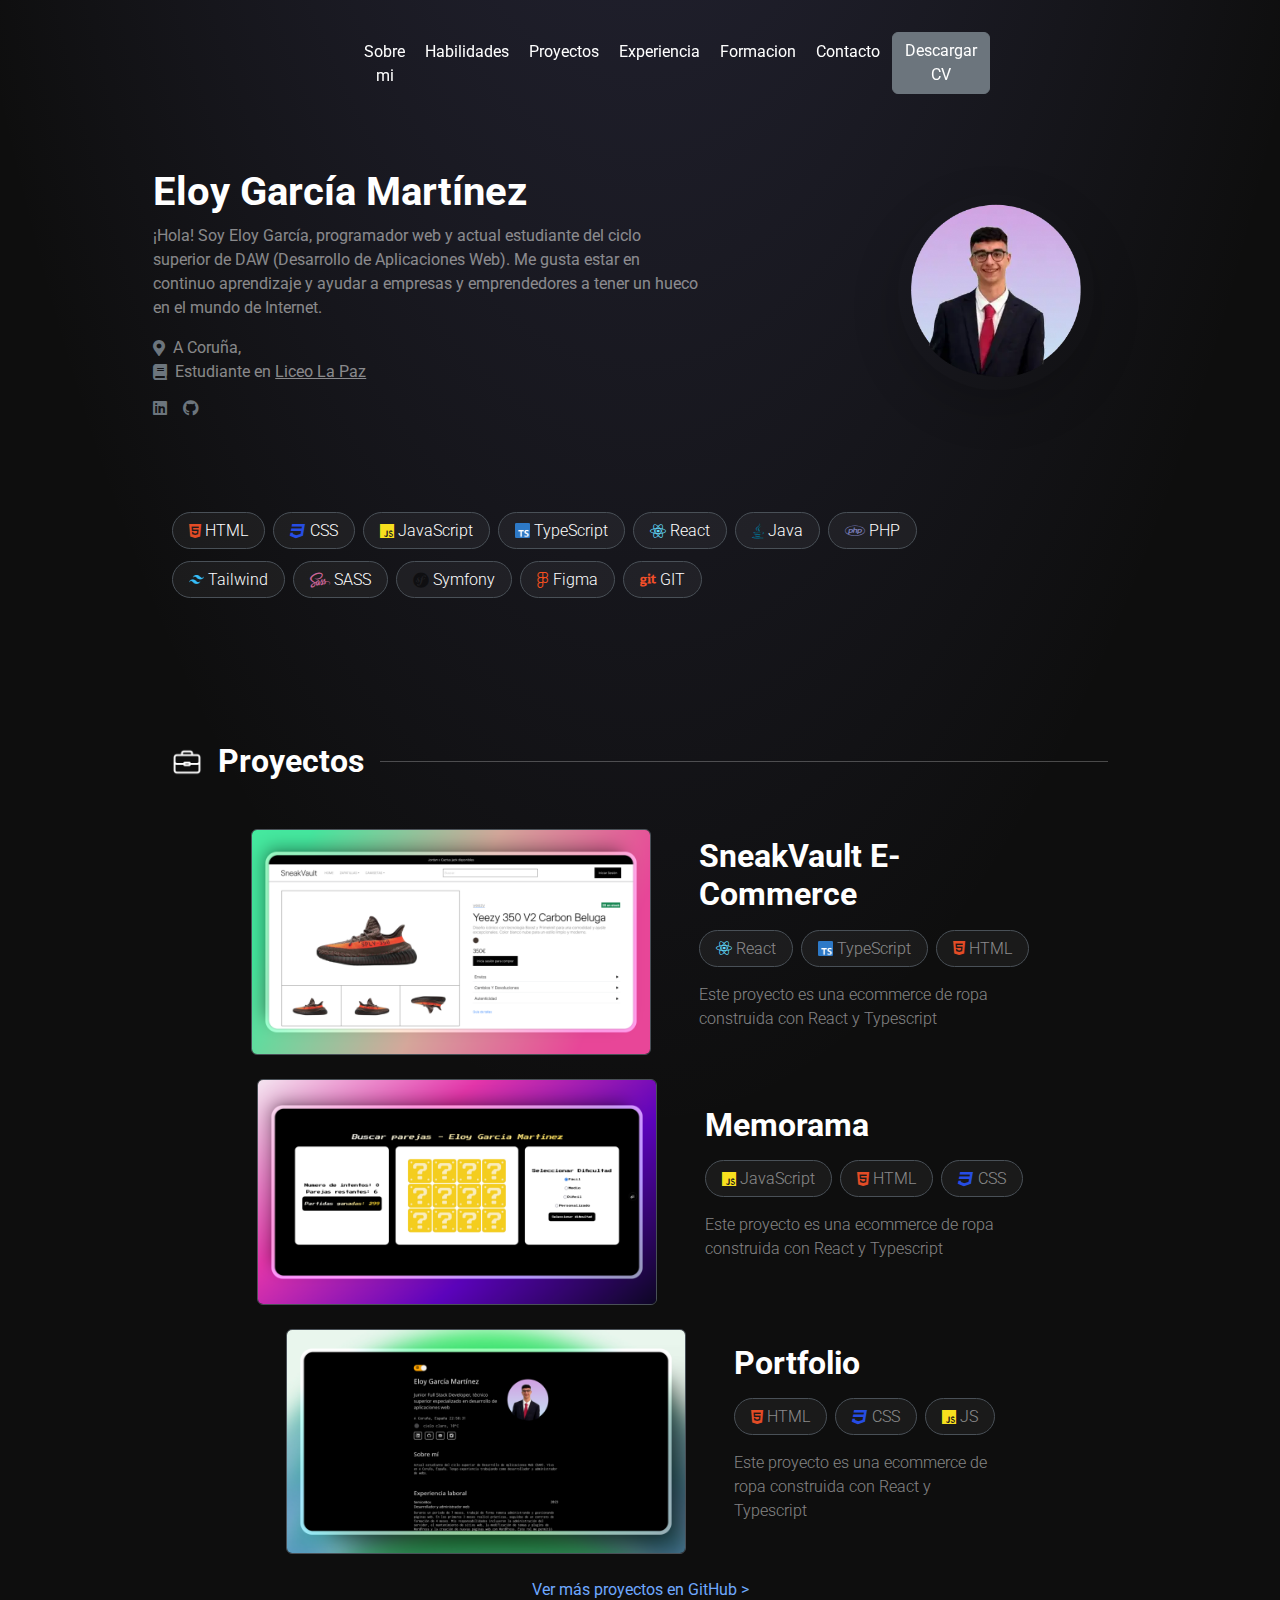
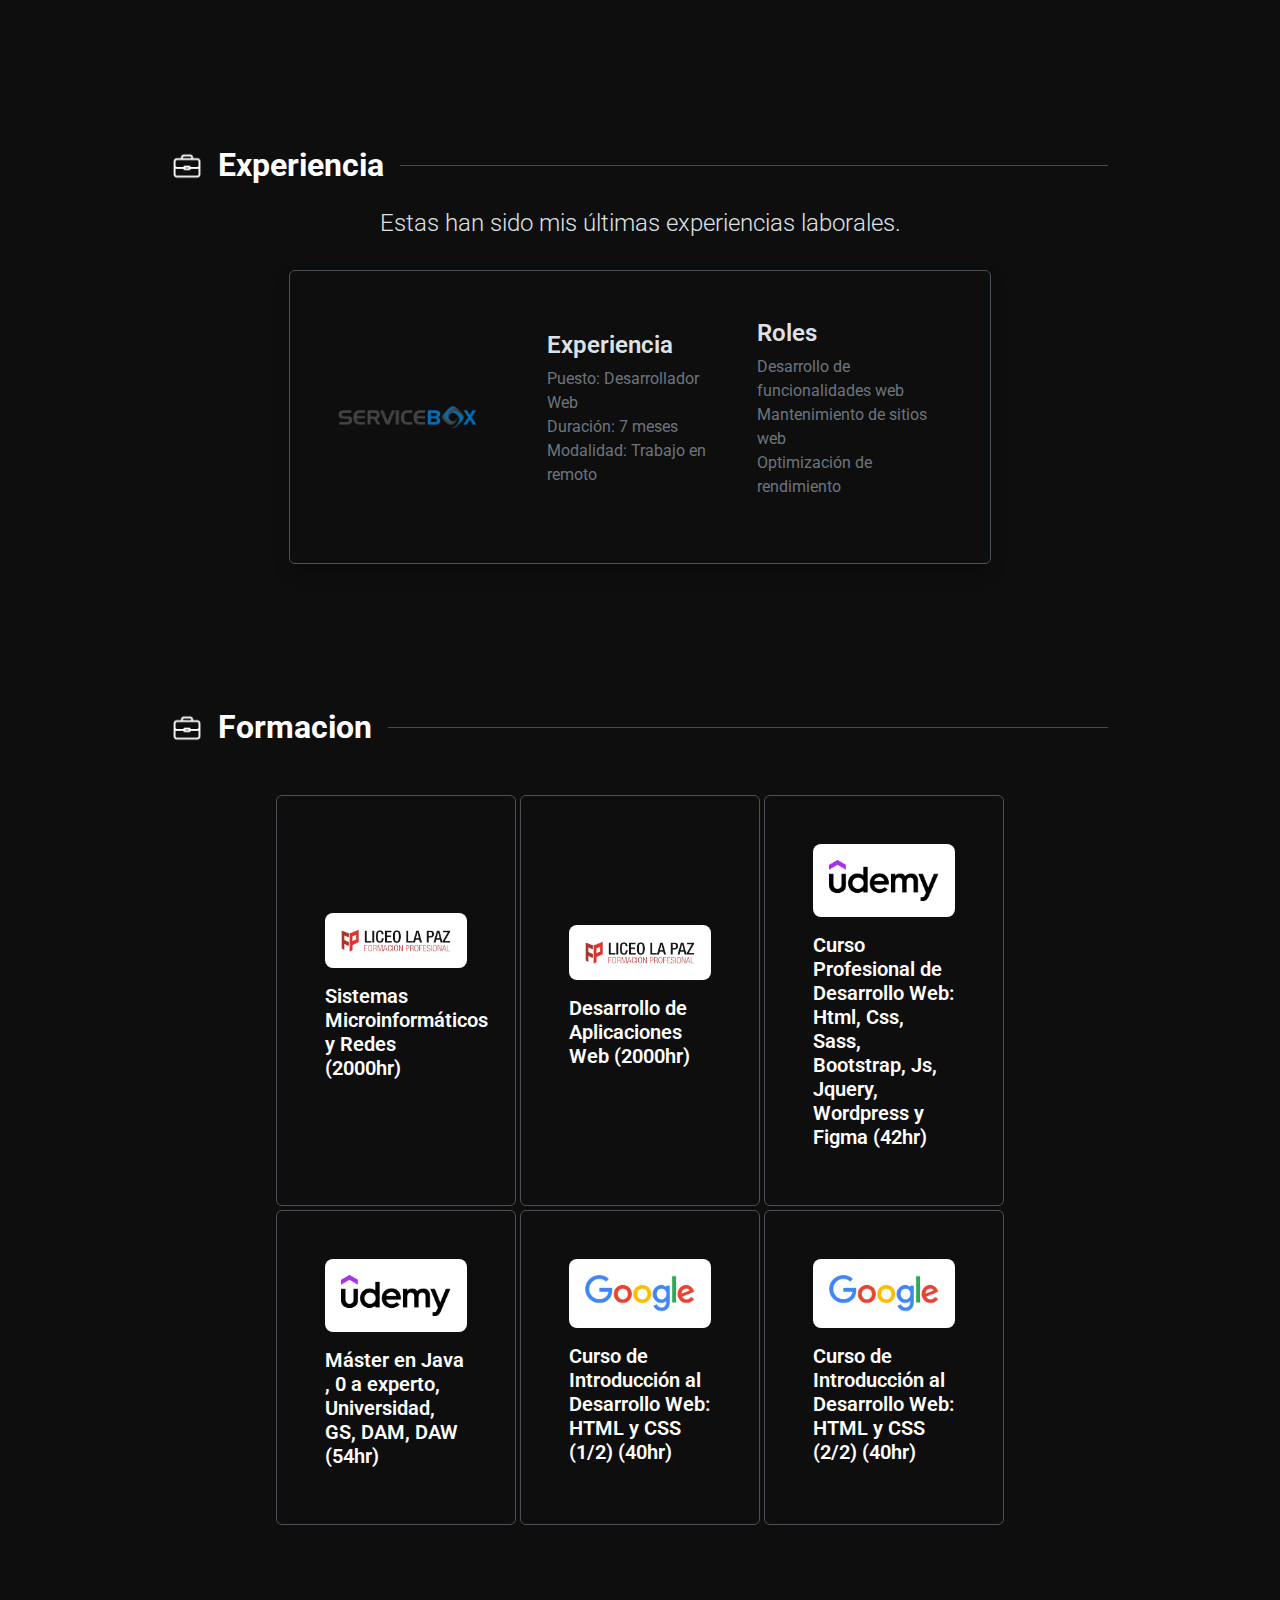
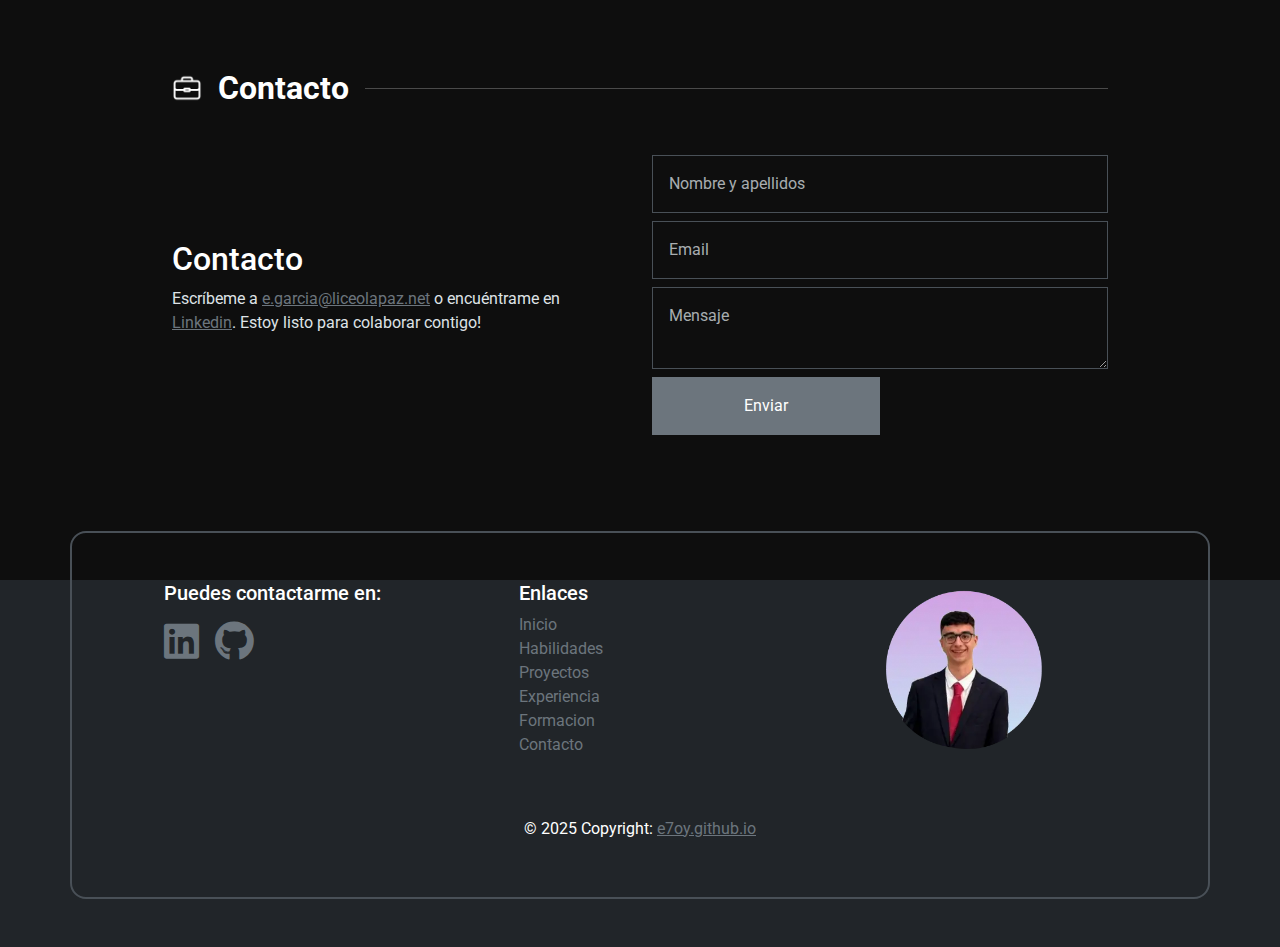
==== commit f0d5a09a: "style chjanges" ====
--- a/html/index.html
+++ b/html/index.html
@@ -11,9 +11,9 @@
     <link rel="stylesheet" href="../styles/styles.css">
     <link rel="shortcut icon" href="../img/imgeloy.webp" type="image/x-icon">
     <link rel="preconnect" href="https://fonts.googleapis.com">
-    <link rel="preconnect" href="https://fonts.gstatic.com" crossorigin>
-    <link href="https://fonts.googleapis.com/css2?family=Roboto:ital,wght@0,100..900;1,100..900&display=swap" rel="stylesheet">
-    <style>
+<link rel="preconnect" href="https://fonts.gstatic.com" crossorigin>
+<link href="https://fonts.googleapis.com/css2?family=Roboto:ital,wght@0,100..900;1,100..900&display=swap" rel="stylesheet">
+<style>
         .bg-custom {
             position: absolute;
             top: 0;
@@ -24,54 +24,61 @@
             background-color: #0e0e0e;
             background-image: radial-gradient(ellipse 60% 60% at 50% -30%, rgba(120, 119, 198, 0.3), rgba(0, 0, 0, 0));
         }
-    </style>
+        .header-bg {
+            background-color: transparent;
+            transition: background-color 0.3s ease;
+        }
+        .header-bg.scrolled {
+            background-color: rgba(30, 30, 30, 0.8);
+        }
+
+</style>
 </head>
 
-<body class="m-0 mx-auto">
+<body class="m-0 p-0 mx-auto">
     <div class="bg-custom"></div>
-
-    <header class="position-fixed w-100 mx-auto m-0 " style="background-color: #1c1b25a8;">
-        <nav class="navbar navbar-expand-lg  p-4 text-center mx-auto m-0" id="navbar">
+    <header class="header-bg position-sticky top-0 w-100">
+        <nav class="navbar navbar-expand-lg w-50 p-4 text-center mx-auto mt-2">
             <div class="container-fluid">
                 <button class="navbar-toggler mb-4 mx-auto" type="button" data-bs-toggle="collapse"
                     data-bs-target="#navbarNavDropdown" aria-controls="navbarNavDropdown" aria-expanded="false"
                     aria-label="Toggle navigation">
                     <span class="navbar-toggler-icon"></span>
                 </button>
-                <div class="collapse navbar-collapse justify-content-center" id="navbarNavDropdown">
-                    <ul class="navbar-nav d-flex gap-1 text-white nav-pills">
-                        <li class="nav-item">
-                            <a class="nav-link active text-white" aria-current="page" href="#inicio">Sobre mi</a>
-                        </li>
-                        <li class="nav-item">
-                            <a class="nav-link text-white" href="#scrollspyHeading1">Habilidades</a>
-                        </li>
-                        <li class="nav-item">
-                            <a class="nav-link text-white" href="#scrollspyHeading2">Proyectos</a>
-                        </li>
-                        <li class="nav-item">
-                            <a class="nav-link text-white" href="#scrollspyHeading3">Experiencia</a>
-                        </li>
-                        <li class="nav-item">
-                            <a class="nav-link text-white" href="#scrollspyHeading4">Formacion</a>
-                        </li>
-                        <li class="nav-item">
-                            <a class="nav-link text-white" href="#scrollspyHeading5">Contacto</a>
-                        </li>
-                        <li class="nav-item ">
-                            <a href="../img/cv.pdf" class="btn btn-secondary p-2"
-                                download="Eloy_Garcia_Martinez_CV.pdf">Descargar CV</a>
-                        </li>
-                    </ul>
-                </div>
-            </div>
-        </nav>
-    </header>
-
-    <main data-bs-spy="scroll" data-bs-target="#navbar" data-bs-offset="0" class="scrollspy-example" tabindex="0">
+            <div class="collapse navbar-collapse justify-content-center" id="navbarNavDropdown">
+                <ul class="navbar-nav d-flex gap-1 text-white">
+                    <li class="nav-item">
+                        <a class="nav-link active text-white" aria-current="page" href="#inicio">Sobre mi</a>
+                    </li>
+                    <li class="nav-item">
+                        <a class="nav-link text-white" href="#habilidades">Habilidades</a>
+                    </li>
+                    <li class="nav-item">
+                        <a class="nav-link text-white" href="#proyectos">Proyectos</a>
+                    </li>
+                    <li class="nav-item">
+                        <a class="nav-link text-white" href="#experiencia">Experiencia</a>
+                    </li>
+                    <li class="nav-item">
+                        <a class="nav-link text-white" href="#formacion">Formacion</a>
+                    </li>
+                    <li class="nav-item">
+                        <a class="nav-link text-white" href="#contacto">Contacto</a>
+                    </li>
+                    <li class="nav-item">
+                        <a href="../img/cv.pdf" class="btn btn-secondary"
+                            download="Eloy_Garcia_Martinez_CV.pdf">Descargar CV</a>
+                    </li>
+                </ul>
+            </div>
+        </div>
+    </nav>
+</header>
+
+    <main>
 
         <section class="inicio">
-            <div id="inicio" class="container w-100 mx-auto py-5 mt-5">
+            <div id="inicio" class="container w-100 mx-auto py-5">
                 <div class="row d-flex justify-content-around align-items-center">
                     <div class="col-12 col-md-6">
                         <h1 class="fw-bolder text-white">Eloy García Martínez</h1>
@@ -103,7 +110,9 @@
         </section>
 
 
-        <section class="habilidades"  id="scrollspyHeading1" >
+        <section class="habilidades" id="habilidades">
+            <!-- aplicamos estilos de container de bootstrap, texto centrado, bordes redondeados, fondo secundario, 
+            margen vertical y padding vertical -->
             <div class=" container w-75  py-5 gap-2 d-flex flex-column justify-content-start">
                 
                 <div class="col-12 d-flex flex-row align-items-center justify-content-start mb-1 gap-2">
@@ -163,8 +172,8 @@
         </section>
 
 
-        <section class="proyectos"  id="scrollspyHeading2" >
-            <div id="proyectos" class="container w-auto text-center rounded-4 my-5 py-5">
+        <section class="proyectos">
+            <div id="proyectos" class="container w-75 text-center rounded-4 my-5 py-5">
                 <div class="gap-3 d-flex flex-row justify-content-start align-items-center">
                     <img src="../img/proyects_icon.png" width="30" alt="icono proyectos">
                     <h2 class="text-start text-white float-start fw-bold m-0 p-0">Proyectos</h2>
@@ -194,50 +203,14 @@
                                     <i class="fab fa-html5 icon-html fa-1x float-start"></i>
                                     <h6 class="m-0 p-0 fw-light float-end text-white-50">HTML</h6>
                                 </span>
-                                <span style="background-color: #ffffff0d;" class="d-flex align-items-center justify-content-around gap-1 fw-lighter px-3 py-2 border border-1 border-black-50 rounded-5 bg-opacity-100 text-black-50">
-                                    <img src="../img/firebase.png" width="15" alt="">
-                                    <h6 class="m-0 p-0 fw-light float-end text-white-50">Firebase</h6>
-                                </span>
                             </div>
 
                             <p class="text-white-50 fw-light">Este proyecto es una ecommerce de ropa construida con React y Typescript </p>
                         </div>
                     </div>
 
-                    
                     <div class="col-12 w-75 text-start d-flex justify-content-center flex-row align-items-center gap-5">
-                        <img src="../img/sneakvault_desktop.png" width="400" class="img-fluid proyect-img border border-1 border-white-50 rounded-2"
-                        alt="sneakvault desktop">
-
-                        <div class="d-flex flex-column justify-content-start gap-3">
-                            <h2 class="text-white fw-bold m-0 p-0 text-start">
-                            <a href="https://github.com/E7OY?tab=repositories" class="text-decoration-none text-white">SneakVault E-Commerce</a></h2>
-
-                            
-                            <div class="w-auto gap-2 d-flex flex-row align-items-center justify-content-start">
-                                <span style="background-color: #ffffff0d;" class="d-flex align-items-center justify-content-around gap-1 fw-lighter px-3 py-2 border border-1 border-black-50 rounded-5 bg-opacity-100 text-black-50">
-                                    <i class="fab fa-react icon-react fa-1x float-start"></i>
-                                    <h6 class="m-0 p-0 fw-light float-end text-white-50">React</h6>
-                                </span>
-                                <span style="background-color: #ffffff0d;" class="d-flex align-items-center justify-content-around gap-1 fw-lighter px-3 py-2 border border-1 border-black-50 rounded-5 bg-opacity-100 text-black-50">
-                                    <img src="../img/Typescript_logo_2020.svg.png" width="15" alt="">
-                                    <h6 class="m-0 p-0 fw-light float-end text-white-50">TypeScript</h6>
-                                </span>
-                                <span style="background-color: #ffffff0d;" class="d-flex align-items-center justify-content-around gap-1 fw-lighter px-3 py-2 border border-1 border-black-50 rounded-5 bg-opacity-100 text-black-50">
-                                    <i class="fab fa-html5 icon-html fa-1x float-start"></i>
-                                    <h6 class="m-0 p-0 fw-light float-end text-white-50">HTML</h6>
-                                </span>
-                                <span style="background-color: #ffffff0d;" class="d-flex align-items-center justify-content-around gap-1 fw-lighter px-3 py-2 border border-1 border-black-50 rounded-5 bg-opacity-100 text-black-50">
-                                    <img src="../img/firebase.png" width="15" alt="">
-                                    <h6 class="m-0 p-0 fw-light float-end text-white-50">Firebase</h6>
-                                </span>
-                            </div>
-
-                            <p class="text-white-50 fw-light">Este proyecto es una ecommerce de ropa construida con React y Typescript </p>
-                        </div>
-                    </div>
-
-                    <div class="col-12 w-75 text-start d-flex justify-content-center flex-row align-items-center gap-5">
+
                         <img src="../img/memorama_desktop.png" width="400" class="img-fluid proyect-img border border-1 border-white-50 rounded-2"
                         alt="sneakvault desktop">
 
@@ -302,7 +275,7 @@
             </section>
 
 
-        <section class="proyectos"  id="scrollspyHeading3" >
+        <section class="proyectos">
             <div id="proyectos" class="container w-75 text-center rounded-4 my-5 py-5">
                 <div class="gap-3 d-flex flex-row justify-content-start align-items-center">
                     <img src="../img/proyects_icon.png" width="30" alt="icono proyectos">
@@ -340,7 +313,7 @@
             </div>
         </section>
 
-        <section class="formacion"  id="scrollspyHeading4" >
+        <section class="formacion">
             <div id="formacion" class="container w-75 text-center rounded-4 my-5 py-5">
                 <div class="gap-3 d-flex flex-row justify-content-start align-items-center">
                     <img src="../img/proyects_icon.png" width="30" alt="icono proyectos">
@@ -551,9 +524,8 @@
                     </div>
                 </div>
             </div>
-            
-
-            <section class="contacto"  id="scrollspyHeading5" >
+
+            <section class="contacto">
                 <div id="proyectos" class="container w-75 text-center rounded-4 my-5 py-5">
                     <div class="gap-3 d-flex flex-row justify-content-start align-items-center">
                         <img src="../img/proyects_icon.png" width="30" alt="icono proyectos">
--- a/styles/styles.css
+++ b/styles/styles.css
@@ -4,10 +4,6 @@
     font-family: Roboto;
 }
 
-body {
-    background: #0E0E0E !important;
-}
- 
 
 .icon-html {
     color: #e34c26;
@@ -53,31 +49,79 @@
     color: #cc6699;
 }
 
-body,
-html {
-    margin: 0;
-    padding: 0;
-    overflow-x: hidden;
-    box-sizing: border-box;
-}
+ 
 
 body {
     margin: 0 auto;
 }
 
 #proyectos .card:hover, #formacion .card:hover {
-    box-shadow: 0px 0px 10px #797979;
+    box-shadow: 0px 0px 10px rgb(121, 121, 121);
     transform: scale(1.02);
 }
 #formacion .card:hover {
     cursor: pointer;
 }
 
+
+
+/*ESTILOS API GITHUB*/
+
+.user-info {
+    display: flex;
+    flex-direction: column;
+    align-items: center;
+}
+
+.username {
+    font-size: 10px;
+    font-weight: bold;
+    color: white;
+}
+#github-activity {
+    display: flex;
+    flex-direction: column;
+    justify-content: start;
+    position: relative;
+    border-radius: 5px;
+    padding: 10px;
+    margin: 0;
+    background: #212529;
+    right: 10px;
+    color: white;
+    border: 2px solid #343A40;
+    cursor: pointer; 
+}
+#github-activity:hover{
+    background: #343A40;
+}
+.calendar {
+    display: flex;
+    flex-wrap: wrap;
+    justify-content: center;
+}
+.day {
+    width: 30px;
+    height: 30px;
+    margin: 1px;
+    border-radius: 5px;
+    background-color: #161B22;
+}
+
+.day.level-1 {
+    background-color: #0c3b24;
+}
+.day.level-2 {
+    background-color: #0f472c;
+}
+.day.level-3 {
+    background-color: #006D32;
+}
+.day.level-4 {
+    background-color: #39D353;
+}
+
 .proyect-img:hover {
     transform: scale(1.1) rotate(-2deg);
-    transition: 1s;
-}
-.nav-pills .nav-link.active{
-    background-color: #6C757D;
-
-}+     transition: 1s;
+ }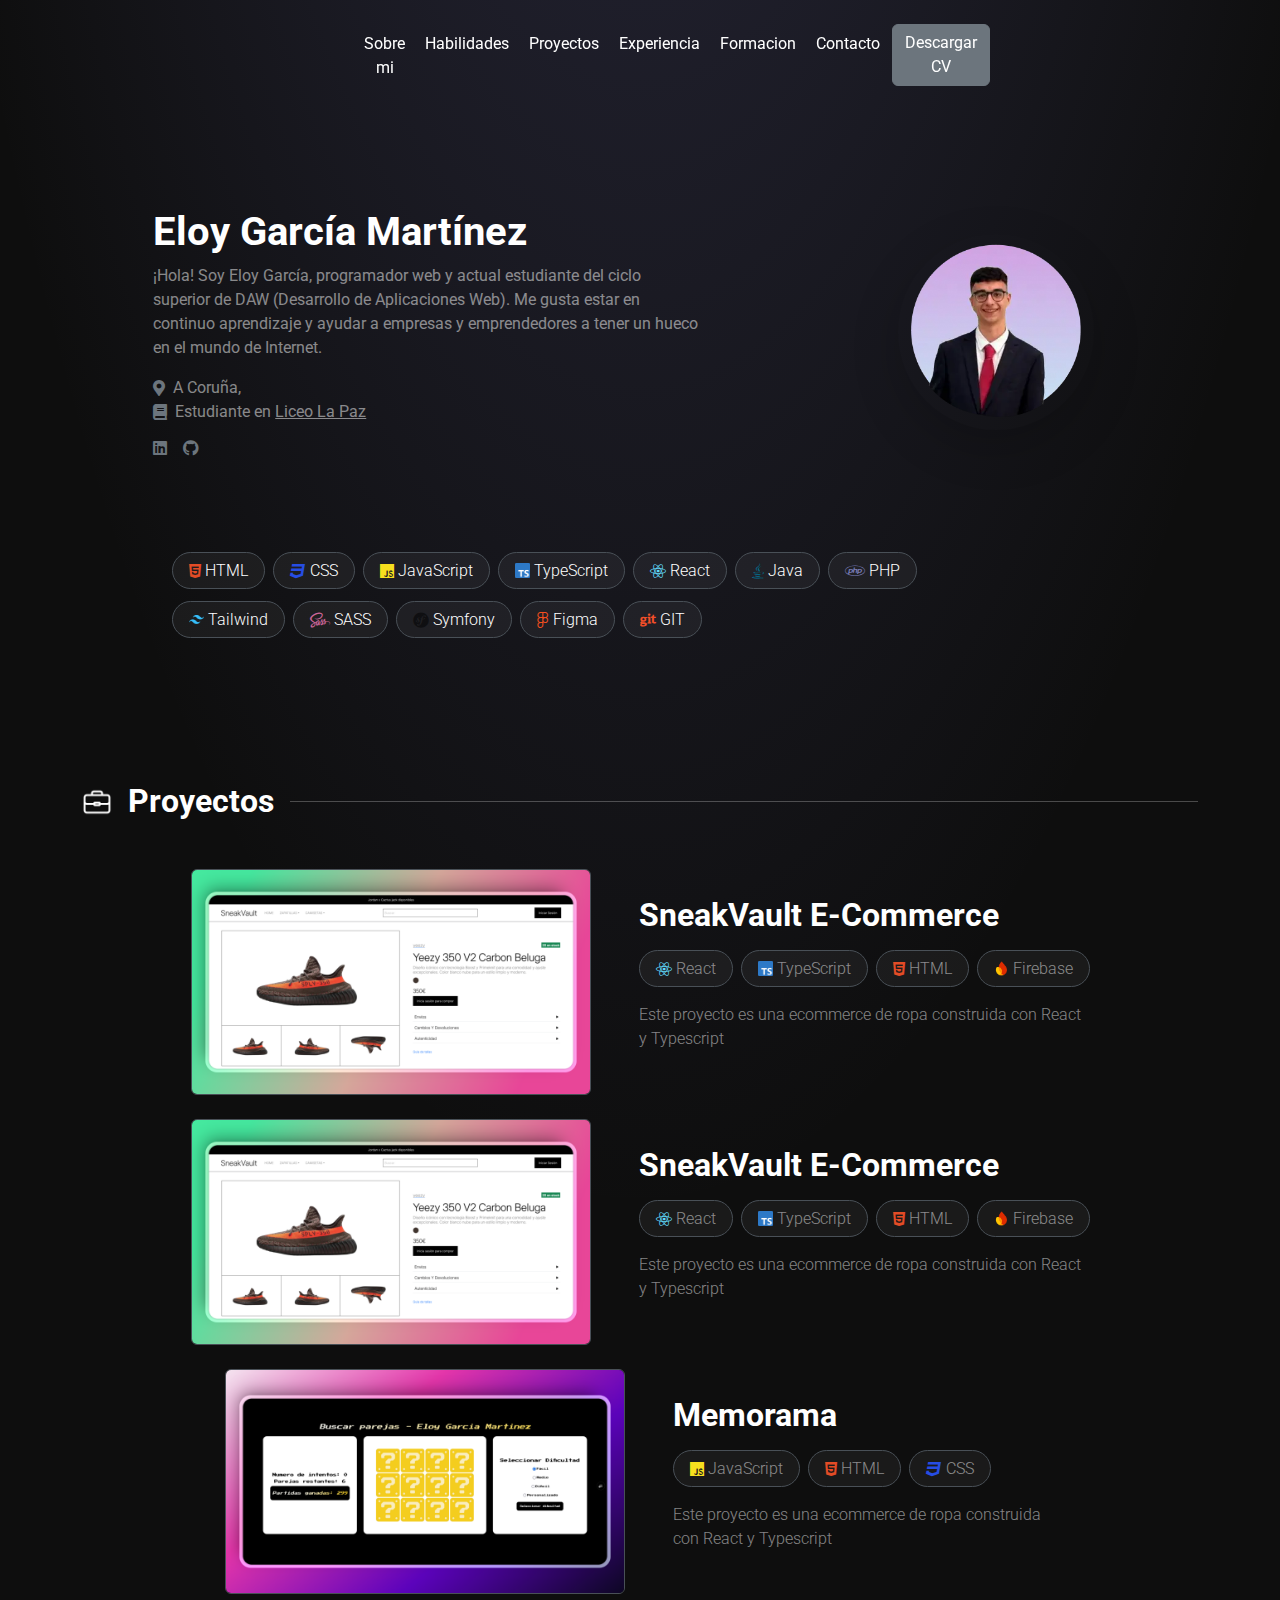
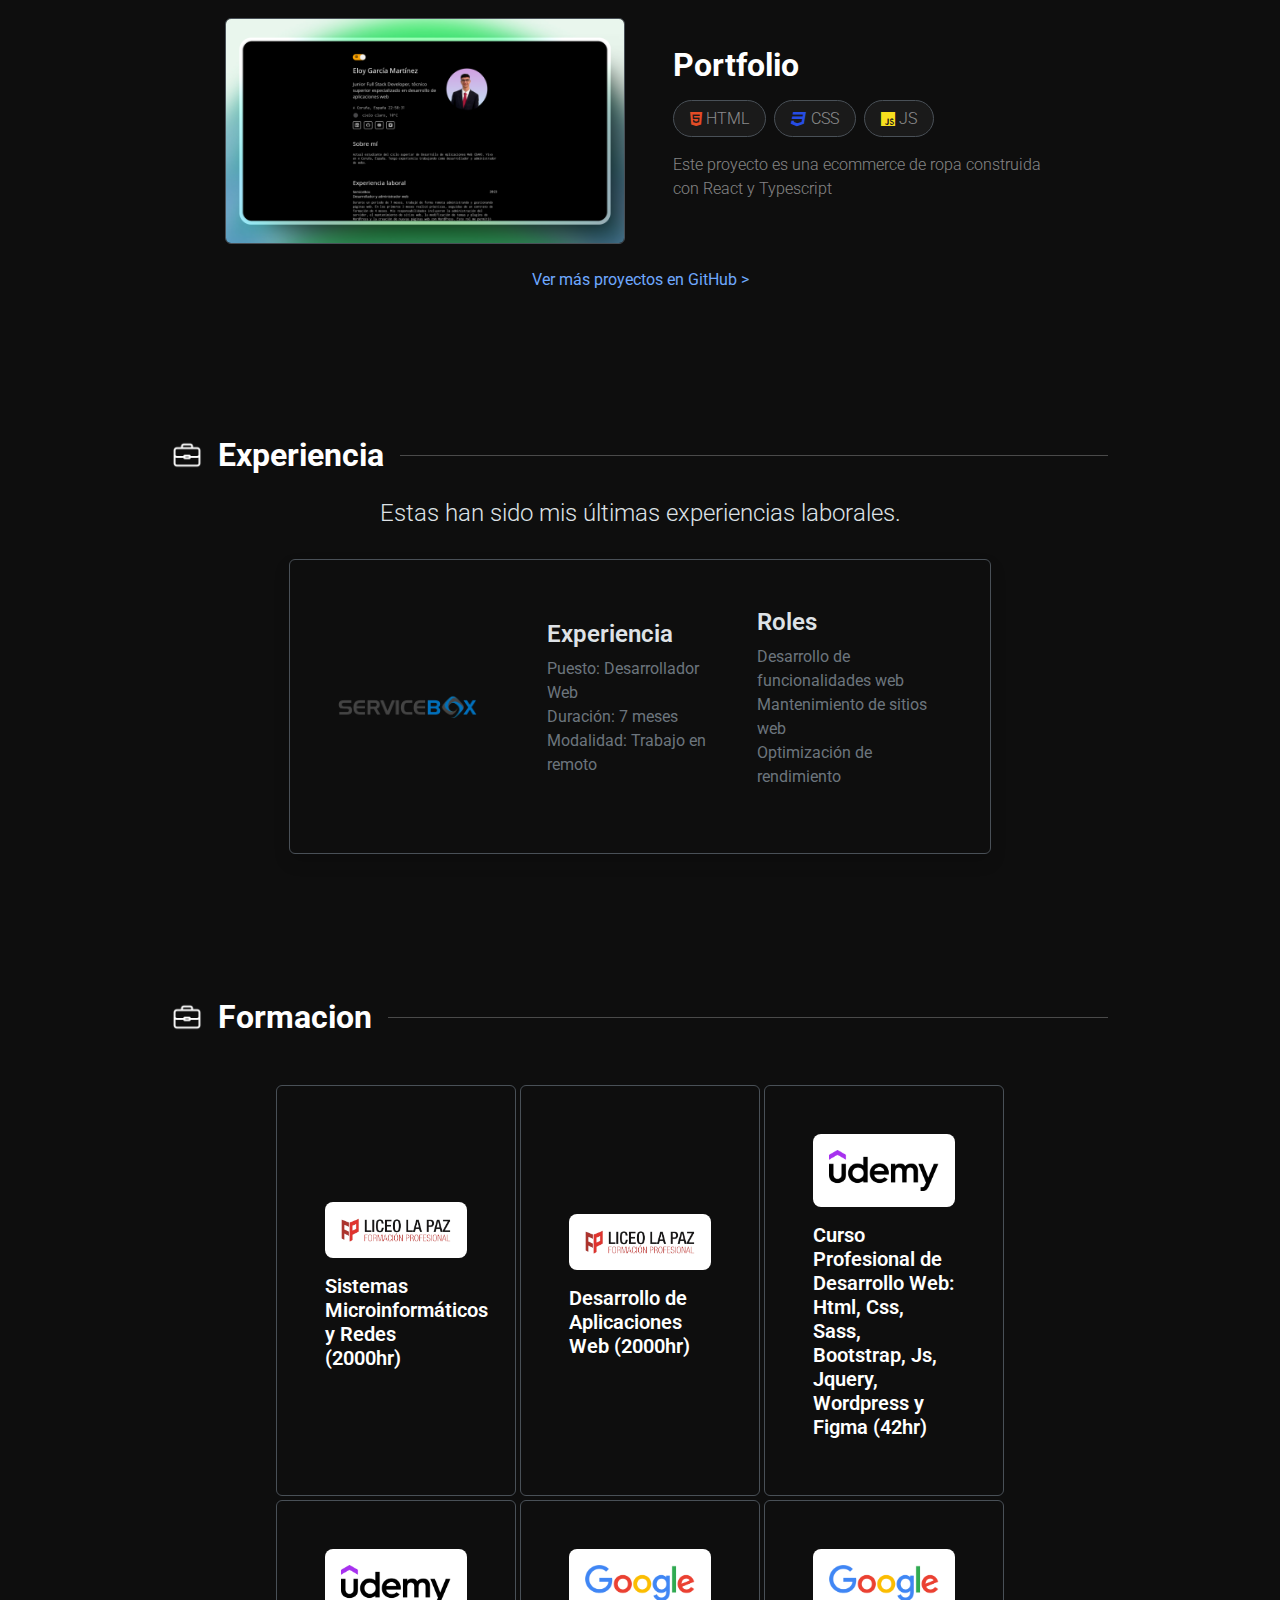
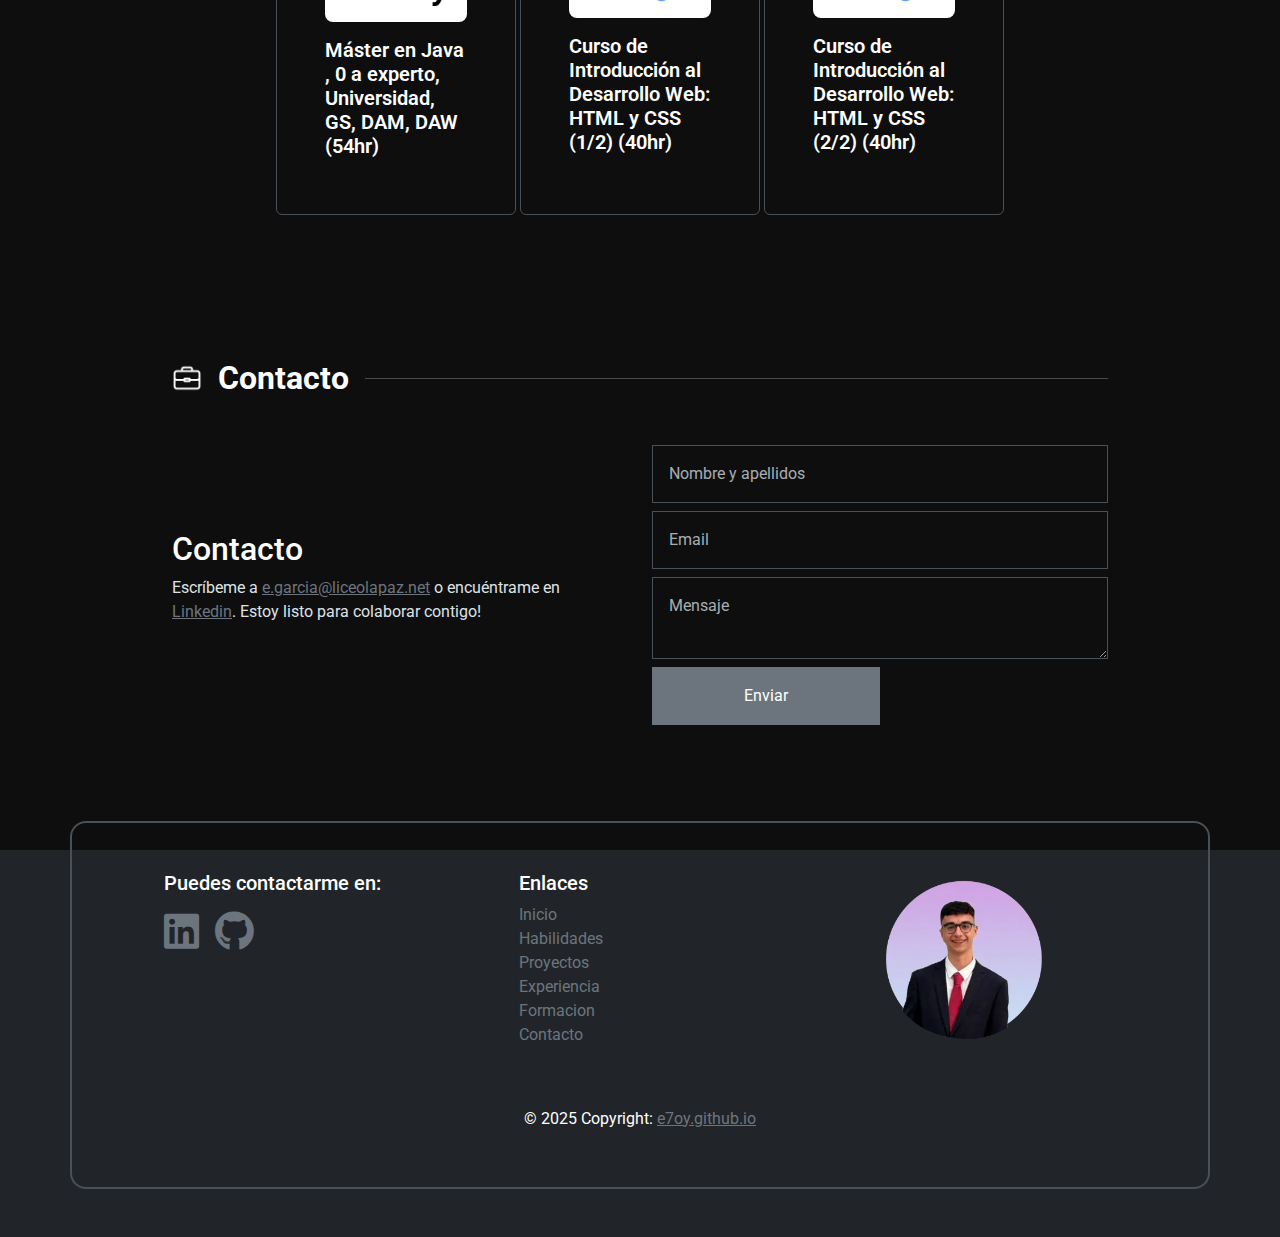
==== commit cbd3c716: "Merge branch 'main' of https://github.com/E7OY/PortfolioBootStrap" ====
--- a/html/index.html
+++ b/html/index.html
@@ -19,7 +19,7 @@
             top: 0;
             left: 0;
             z-index: -2;
-            height: 420vh;
+            height: 450vh;
             width: 100vw;
             background-color: #0e0e0e;
             background-image: radial-gradient(ellipse 60% 60% at 50% -30%, rgba(120, 119, 198, 0.3), rgba(0, 0, 0, 0));
@@ -29,56 +29,57 @@
             transition: background-color 0.3s ease;
         }
         .header-bg.scrolled {
-            background-color: rgba(30, 30, 30, 0.8);
+            background-color: #0e0e0e;
         }
-
 </style>
 </head>
+
+
 
 <body class="m-0 p-0 mx-auto">
     <div class="bg-custom"></div>
     <header class="header-bg position-sticky top-0 w-100">
-        <nav class="navbar navbar-expand-lg w-50 p-4 text-center mx-auto mt-2">
+        <nav class="navbar navbar-expand-lg w-50 p-4 text-center mx-auto">
             <div class="container-fluid">
                 <button class="navbar-toggler mb-4 mx-auto" type="button" data-bs-toggle="collapse"
                     data-bs-target="#navbarNavDropdown" aria-controls="navbarNavDropdown" aria-expanded="false"
                     aria-label="Toggle navigation">
                     <span class="navbar-toggler-icon"></span>
                 </button>
-            <div class="collapse navbar-collapse justify-content-center" id="navbarNavDropdown">
-                <ul class="navbar-nav d-flex gap-1 text-white">
-                    <li class="nav-item">
-                        <a class="nav-link active text-white" aria-current="page" href="#inicio">Sobre mi</a>
-                    </li>
-                    <li class="nav-item">
-                        <a class="nav-link text-white" href="#habilidades">Habilidades</a>
-                    </li>
-                    <li class="nav-item">
-                        <a class="nav-link text-white" href="#proyectos">Proyectos</a>
-                    </li>
-                    <li class="nav-item">
-                        <a class="nav-link text-white" href="#experiencia">Experiencia</a>
-                    </li>
-                    <li class="nav-item">
-                        <a class="nav-link text-white" href="#formacion">Formacion</a>
-                    </li>
-                    <li class="nav-item">
-                        <a class="nav-link text-white" href="#contacto">Contacto</a>
-                    </li>
-                    <li class="nav-item">
-                        <a href="../img/cv.pdf" class="btn btn-secondary"
-                            download="Eloy_Garcia_Martinez_CV.pdf">Descargar CV</a>
-                    </li>
-                </ul>
-            </div>
-        </div>
-    </nav>
-</header>
-
-    <main>
+                <div class="collapse navbar-collapse justify-content-center" id="navbarNavDropdown">
+                    <ul class="navbar-nav d-flex gap-1 text-white">
+                        <li class="nav-item">
+                            <a class="nav-link active text-white" aria-current="page" href="#inicio">Sobre mi</a>
+                        </li>
+                        <li class="nav-item">
+                            <a class="nav-link text-white" href="#habilidades">Habilidades</a>
+                        </li>
+                        <li class="nav-item">
+                            <a class="nav-link text-white" href="#proyectos">Proyectos</a>
+                        </li>
+                        <li class="nav-item">
+                            <a class="nav-link text-white" href="#experiencia">Experiencia</a>
+                        </li>
+                        <li class="nav-item">
+                            <a class="nav-link text-white" href="#formacion">Formacion</a>
+                        </li>
+                        <li class="nav-item">
+                            <a class="nav-link text-white" href="#contacto">Contacto</a>
+                        </li>
+                        <li class="nav-item">
+                            <a href="../img/cv.pdf" class="btn btn-secondary"
+                                download="Eloy_Garcia_Martinez_CV.pdf">Descargar CV</a>
+                        </li>
+                    </ul>
+                </div>
+            </div>
+        </nav>
+    </header>
+
+    <main data-bs-spy="scroll" data-bs-target="#navbar" data-bs-offset="0" class="scrollspy-example" tabindex="0">
 
         <section class="inicio">
-            <div id="inicio" class="container w-100 mx-auto py-5">
+            <div id="inicio" class="container w-100 mx-auto py-5 mt-5">
                 <div class="row d-flex justify-content-around align-items-center">
                     <div class="col-12 col-md-6">
                         <h1 class="fw-bolder text-white">Eloy García Martínez</h1>
@@ -110,9 +111,7 @@
         </section>
 
 
-        <section class="habilidades" id="habilidades">
-            <!-- aplicamos estilos de container de bootstrap, texto centrado, bordes redondeados, fondo secundario, 
-            margen vertical y padding vertical -->
+        <section class="habilidades"  id="scrollspyHeading1" >
             <div class=" container w-75  py-5 gap-2 d-flex flex-column justify-content-start">
                 
                 <div class="col-12 d-flex flex-row align-items-center justify-content-start mb-1 gap-2">
@@ -172,8 +171,8 @@
         </section>
 
 
-        <section class="proyectos">
-            <div id="proyectos" class="container w-75 text-center rounded-4 my-5 py-5">
+        <section class="proyectos"  id="scrollspyHeading2" >
+            <div id="proyectos" class="container w-auto text-center rounded-4 my-5 py-5">
                 <div class="gap-3 d-flex flex-row justify-content-start align-items-center">
                     <img src="../img/proyects_icon.png" width="30" alt="icono proyectos">
                     <h2 class="text-start text-white float-start fw-bold m-0 p-0">Proyectos</h2>
@@ -203,14 +202,50 @@
                                     <i class="fab fa-html5 icon-html fa-1x float-start"></i>
                                     <h6 class="m-0 p-0 fw-light float-end text-white-50">HTML</h6>
                                 </span>
+                                <span style="background-color: #ffffff0d;" class="d-flex align-items-center justify-content-around gap-1 fw-lighter px-3 py-2 border border-1 border-black-50 rounded-5 bg-opacity-100 text-black-50">
+                                    <img src="../img/firebase.png" width="15" alt="">
+                                    <h6 class="m-0 p-0 fw-light float-end text-white-50">Firebase</h6>
+                                </span>
                             </div>
 
                             <p class="text-white-50 fw-light">Este proyecto es una ecommerce de ropa construida con React y Typescript </p>
                         </div>
                     </div>
 
+                    
                     <div class="col-12 w-75 text-start d-flex justify-content-center flex-row align-items-center gap-5">
-
+                        <img src="../img/sneakvault_desktop.png" width="400" class="img-fluid proyect-img border border-1 border-white-50 rounded-2"
+                        alt="sneakvault desktop">
+
+                        <div class="d-flex flex-column justify-content-start gap-3">
+                            <h2 class="text-white fw-bold m-0 p-0 text-start">
+                            <a href="https://github.com/E7OY?tab=repositories" class="text-decoration-none text-white">SneakVault E-Commerce</a></h2>
+
+                            
+                            <div class="w-auto gap-2 d-flex flex-row align-items-center justify-content-start">
+                                <span style="background-color: #ffffff0d;" class="d-flex align-items-center justify-content-around gap-1 fw-lighter px-3 py-2 border border-1 border-black-50 rounded-5 bg-opacity-100 text-black-50">
+                                    <i class="fab fa-react icon-react fa-1x float-start"></i>
+                                    <h6 class="m-0 p-0 fw-light float-end text-white-50">React</h6>
+                                </span>
+                                <span style="background-color: #ffffff0d;" class="d-flex align-items-center justify-content-around gap-1 fw-lighter px-3 py-2 border border-1 border-black-50 rounded-5 bg-opacity-100 text-black-50">
+                                    <img src="../img/Typescript_logo_2020.svg.png" width="15" alt="">
+                                    <h6 class="m-0 p-0 fw-light float-end text-white-50">TypeScript</h6>
+                                </span>
+                                <span style="background-color: #ffffff0d;" class="d-flex align-items-center justify-content-around gap-1 fw-lighter px-3 py-2 border border-1 border-black-50 rounded-5 bg-opacity-100 text-black-50">
+                                    <i class="fab fa-html5 icon-html fa-1x float-start"></i>
+                                    <h6 class="m-0 p-0 fw-light float-end text-white-50">HTML</h6>
+                                </span>
+                                <span style="background-color: #ffffff0d;" class="d-flex align-items-center justify-content-around gap-1 fw-lighter px-3 py-2 border border-1 border-black-50 rounded-5 bg-opacity-100 text-black-50">
+                                    <img src="../img/firebase.png" width="15" alt="">
+                                    <h6 class="m-0 p-0 fw-light float-end text-white-50">Firebase</h6>
+                                </span>
+                            </div>
+
+                            <p class="text-white-50 fw-light">Este proyecto es una ecommerce de ropa construida con React y Typescript </p>
+                        </div>
+                    </div>
+
+                    <div class="col-12 w-75 text-start d-flex justify-content-center flex-row align-items-center gap-5">
                         <img src="../img/memorama_desktop.png" width="400" class="img-fluid proyect-img border border-1 border-white-50 rounded-2"
                         alt="sneakvault desktop">
 
@@ -275,7 +310,7 @@
             </section>
 
 
-        <section class="proyectos">
+        <section class="proyectos"  id="scrollspyHeading3" >
             <div id="proyectos" class="container w-75 text-center rounded-4 my-5 py-5">
                 <div class="gap-3 d-flex flex-row justify-content-start align-items-center">
                     <img src="../img/proyects_icon.png" width="30" alt="icono proyectos">
@@ -313,7 +348,7 @@
             </div>
         </section>
 
-        <section class="formacion">
+        <section class="formacion"  id="scrollspyHeading4" >
             <div id="formacion" class="container w-75 text-center rounded-4 my-5 py-5">
                 <div class="gap-3 d-flex flex-row justify-content-start align-items-center">
                     <img src="../img/proyects_icon.png" width="30" alt="icono proyectos">
@@ -524,8 +559,9 @@
                     </div>
                 </div>
             </div>
-
-            <section class="contacto">
+            
+
+            <section class="contacto"  id="scrollspyHeading5" >
                 <div id="proyectos" class="container w-75 text-center rounded-4 my-5 py-5">
                     <div class="gap-3 d-flex flex-row justify-content-start align-items-center">
                         <img src="../img/proyects_icon.png" width="30" alt="icono proyectos">
@@ -618,6 +654,16 @@
         integrity="sha384-YvpcrYf0tY3lHB60NNkmXc5s9fDVZLESaAA55NDzOxhy9GkcIdslK1eN7N6jIeHz"
         crossorigin="anonymous"></script>
     <script src="../scripts/portfolio.js"></script>
+    <script>
+        window.addEventListener('scroll', function() {
+            const header = document.querySelector('.header-bg');
+            if (window.scrollY > 50) {
+                header.classList.add('scrolled');
+            } else {
+                header.classList.remove('scrolled');
+            }
+        });
+    </script>
 
 </body>
 
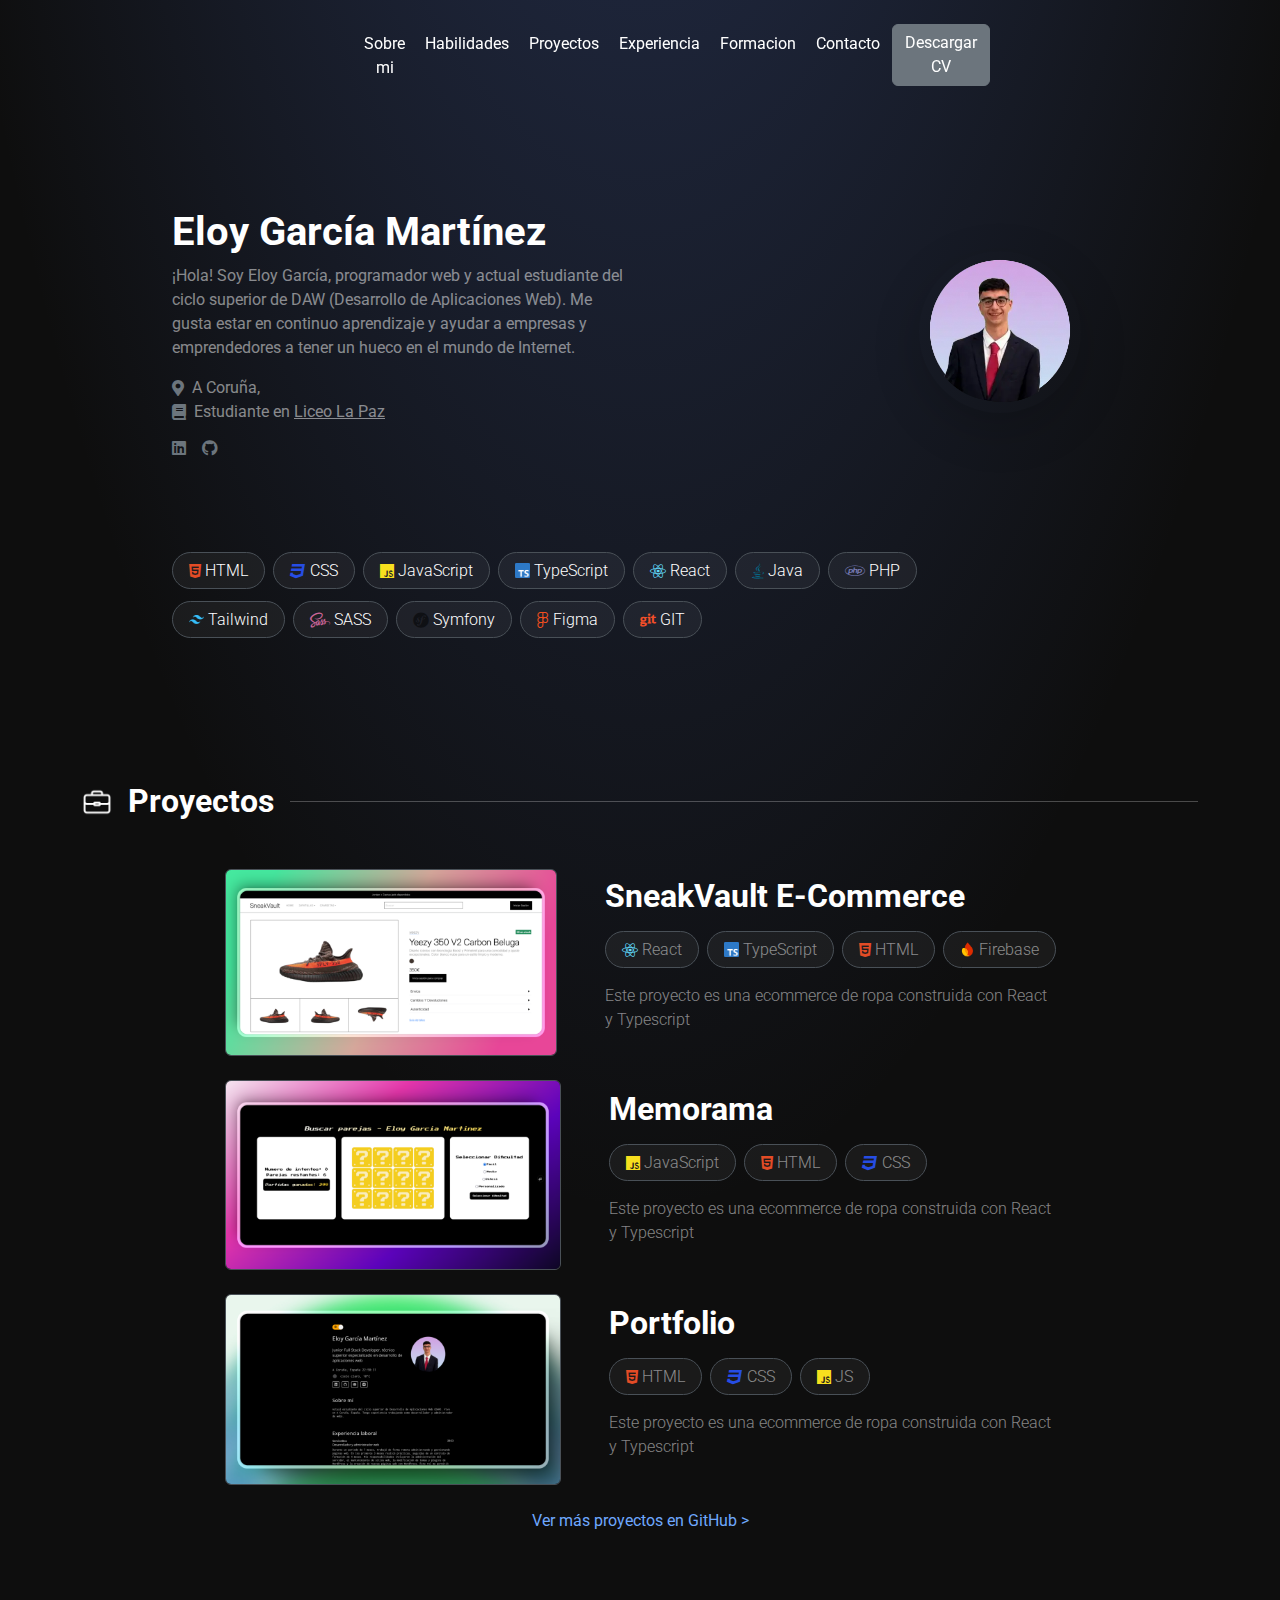
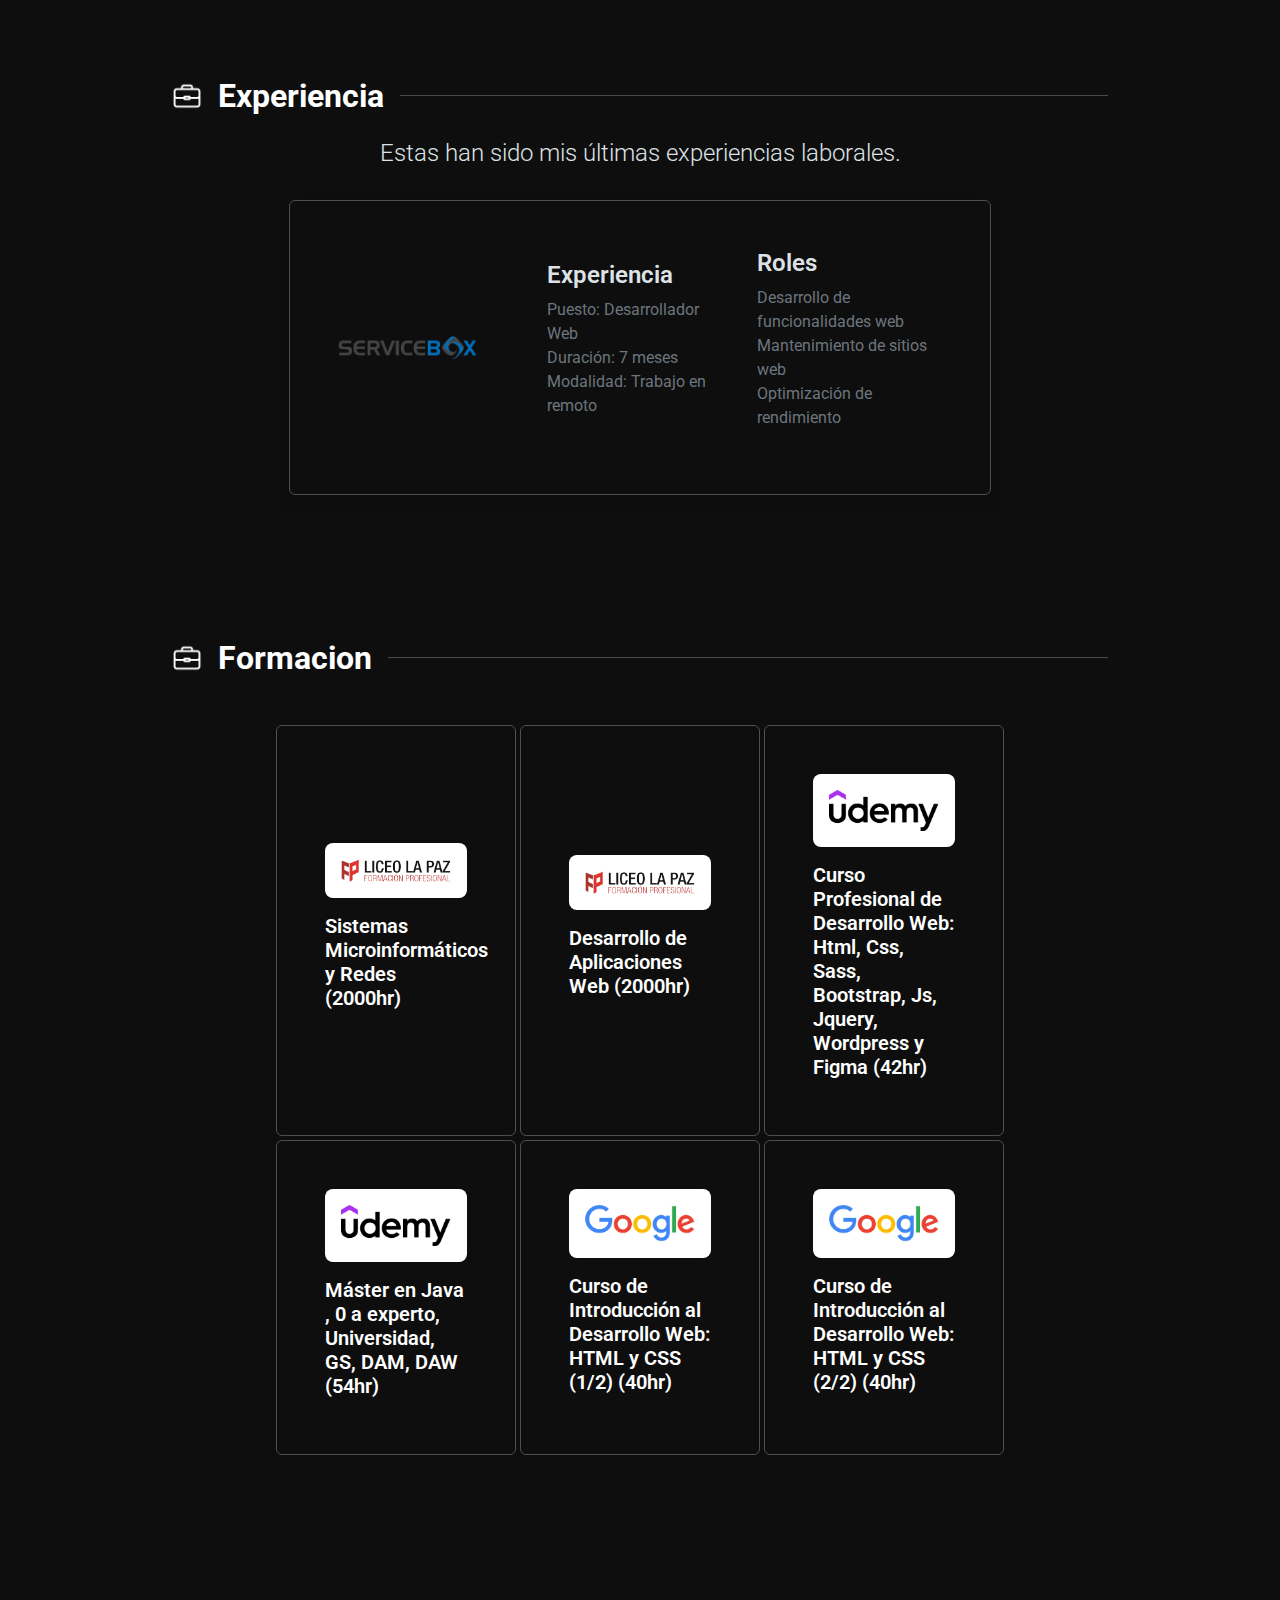
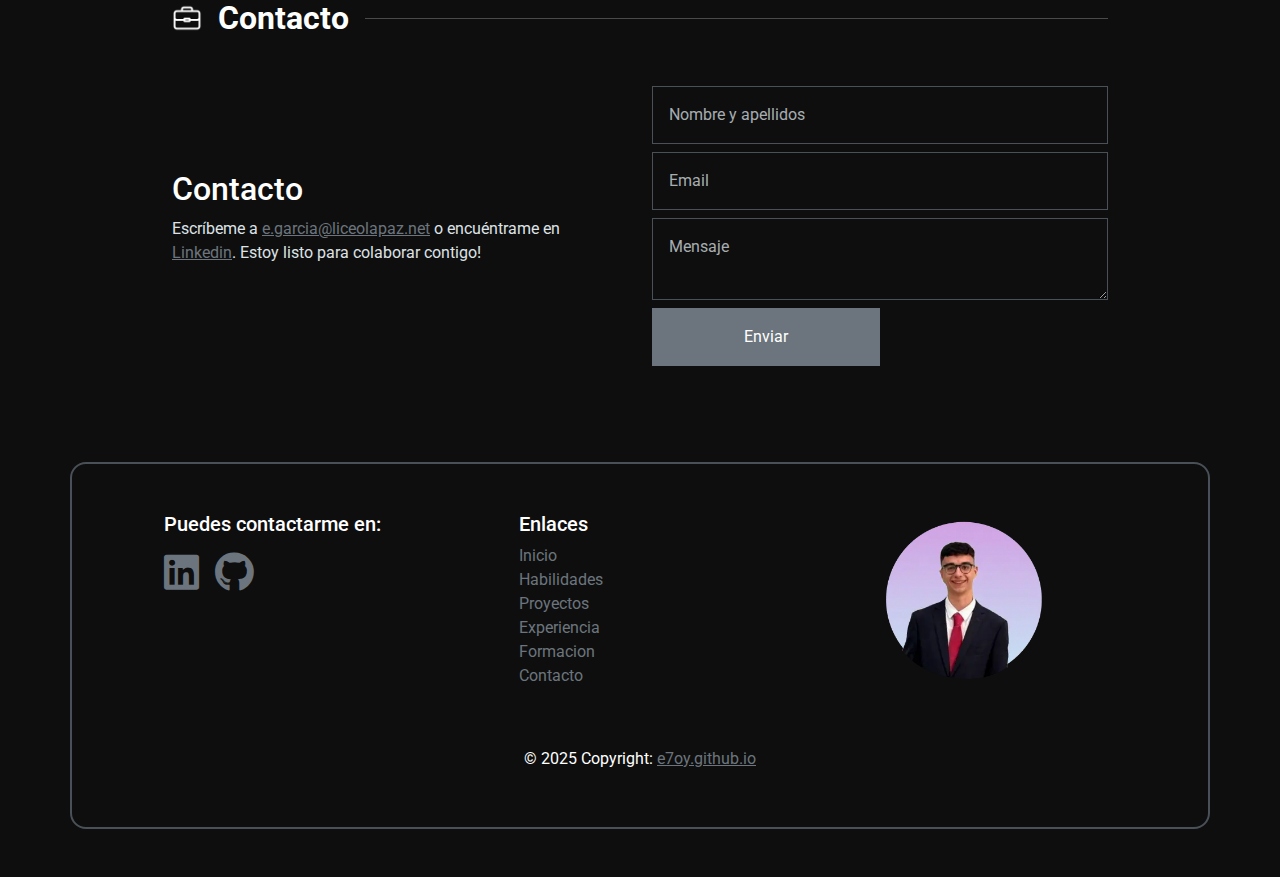
==== commit 6ce7ac64: "update styles" ====
--- a/html/index.html
+++ b/html/index.html
@@ -22,7 +22,7 @@
             height: 450vh;
             width: 100vw;
             background-color: #0e0e0e;
-            background-image: radial-gradient(ellipse 60% 60% at 50% -30%, rgba(120, 119, 198, 0.3), rgba(0, 0, 0, 0));
+            background-image: radial-gradient(ellipse 60% 60% at 50% -30%, rgba(74, 103, 184, 0.493), rgba(0, 0, 0, 0));
         }
         .header-bg {
             background-color: transparent;
@@ -79,8 +79,8 @@
     <main data-bs-spy="scroll" data-bs-target="#navbar" data-bs-offset="0" class="scrollspy-example" tabindex="0">
 
         <section class="inicio">
-            <div id="inicio" class="container w-100 mx-auto py-5 mt-5">
-                <div class="row d-flex justify-content-around align-items-center">
+            <div id="inicio" class="container w-75 mx-auto py-5 mt-5">
+                <div class="row d-flex justify-content-between align-items-center">
                     <div class="col-12 col-md-6">
                         <h1 class="fw-bolder text-white">Eloy García Martínez</h1>
                         <p class="text-white-50">¡Hola! Soy Eloy García, programador web y actual estudiante del ciclo
@@ -181,12 +181,14 @@
                 <div class="row w-50 mt-5 d-flex align-items-center justify-content-center flex-row w-auto gap-4">
 
                     <div class="col-12 w-75 text-start d-flex justify-content-center flex-row align-items-center gap-5">
-                        <img src="../img/sneakvault_desktop.png" width="400" class="img-fluid proyect-img border border-1 border-white-50 rounded-2"
-                        alt="sneakvault desktop">
+                        <a href="https://github.com/E7OY?tab=repositories" class="text-decoration-none text-white" target="_blank">
+                            <img src="../img/sneakvault_desktop.png" width="400" class="img-fluid proyect-img border border-1 border-white-50 rounded-2"
+                            alt="sneakvault desktop">
+                        </a>
 
                         <div class="d-flex flex-column justify-content-start gap-3">
                             <h2 class="text-white fw-bold m-0 p-0 text-start">
-                            <a href="https://github.com/E7OY?tab=repositories" class="text-decoration-none text-white">SneakVault E-Commerce</a></h2>
+                            <a href="../html/sneakvault.html" class="text-decoration-none text-white">SneakVault E-Commerce</a></h2>
 
                             
                             <div class="w-auto gap-2 d-flex flex-row align-items-center justify-content-start">
@@ -212,46 +214,14 @@
                         </div>
                     </div>
 
-                    
+                
                     <div class="col-12 w-75 text-start d-flex justify-content-center flex-row align-items-center gap-5">
-                        <img src="../img/sneakvault_desktop.png" width="400" class="img-fluid proyect-img border border-1 border-white-50 rounded-2"
-                        alt="sneakvault desktop">
-
+                    <a href="https://memoramajs.vercel.app/" target="_blank">
+                        <img src="../img/memorama_desktop.png" width="400" class="img-fluid proyect-img border border-1 border-white-50 rounded-2" alt="sneakvault desktop">
+                    </a>  
                         <div class="d-flex flex-column justify-content-start gap-3">
                             <h2 class="text-white fw-bold m-0 p-0 text-start">
-                            <a href="https://github.com/E7OY?tab=repositories" class="text-decoration-none text-white">SneakVault E-Commerce</a></h2>
-
-                            
-                            <div class="w-auto gap-2 d-flex flex-row align-items-center justify-content-start">
-                                <span style="background-color: #ffffff0d;" class="d-flex align-items-center justify-content-around gap-1 fw-lighter px-3 py-2 border border-1 border-black-50 rounded-5 bg-opacity-100 text-black-50">
-                                    <i class="fab fa-react icon-react fa-1x float-start"></i>
-                                    <h6 class="m-0 p-0 fw-light float-end text-white-50">React</h6>
-                                </span>
-                                <span style="background-color: #ffffff0d;" class="d-flex align-items-center justify-content-around gap-1 fw-lighter px-3 py-2 border border-1 border-black-50 rounded-5 bg-opacity-100 text-black-50">
-                                    <img src="../img/Typescript_logo_2020.svg.png" width="15" alt="">
-                                    <h6 class="m-0 p-0 fw-light float-end text-white-50">TypeScript</h6>
-                                </span>
-                                <span style="background-color: #ffffff0d;" class="d-flex align-items-center justify-content-around gap-1 fw-lighter px-3 py-2 border border-1 border-black-50 rounded-5 bg-opacity-100 text-black-50">
-                                    <i class="fab fa-html5 icon-html fa-1x float-start"></i>
-                                    <h6 class="m-0 p-0 fw-light float-end text-white-50">HTML</h6>
-                                </span>
-                                <span style="background-color: #ffffff0d;" class="d-flex align-items-center justify-content-around gap-1 fw-lighter px-3 py-2 border border-1 border-black-50 rounded-5 bg-opacity-100 text-black-50">
-                                    <img src="../img/firebase.png" width="15" alt="">
-                                    <h6 class="m-0 p-0 fw-light float-end text-white-50">Firebase</h6>
-                                </span>
-                            </div>
-
-                            <p class="text-white-50 fw-light">Este proyecto es una ecommerce de ropa construida con React y Typescript </p>
-                        </div>
-                    </div>
-
-                    <div class="col-12 w-75 text-start d-flex justify-content-center flex-row align-items-center gap-5">
-                        <img src="../img/memorama_desktop.png" width="400" class="img-fluid proyect-img border border-1 border-white-50 rounded-2"
-                        alt="sneakvault desktop">
-
-                        <div class="d-flex flex-column justify-content-start gap-3">
-                            <h2 class="text-white fw-bold m-0 p-0 text-start">
-                             <a href="https://memoramajs.vercel.app/" class="text-decoration-none text-white">Memorama</a>
+                            <a href="../html/memorama.html" class="text-decoration-none text-white">Memorama</a>
                             </h2>
                             
                             <div class="w-auto gap-2 d-flex flex-row align-items-center justify-content-start">
@@ -275,13 +245,13 @@
                     </div>
 
                     <div class="col-12 w-75 text-start d-flex justify-content-center flex-row align-items-center gap-5">
-
-                        <img src="../img/portfolio.desktop.png" width="400" class="img-fluid proyect-img border border-1 border-white-50 rounded-2"
-                        alt="sneakvault desktop">
-
+                        <a href="https://e7oy.github.io/" target="_blank">
+                            <img src="../img/portfolio.desktop.png" width="400" class="img-fluid proyect-img border border-1 border-white-50 rounded-2"
+                            alt="sneakvault desktop">
+                        </a>
                         <div class="d-flex flex-column justify-content-start gap-3">
                             <h2 class="text-white fw-bold m-0 p-0 text-start">
-                                <a href="https://e7oy.github.io/" class="text-decoration-none text-white">Portfolio</a>
+                                <a href="../html/portfolio.html" class="text-decoration-none text-white">Portfolio</a>
                             </h2>
                             
                             <div class="w-auto gap-2 d-flex flex-row align-items-center justify-content-start">
--- a/styles/styles.css
+++ b/styles/styles.css
@@ -2,6 +2,10 @@
 
 * {
     font-family: Roboto;
+}
+
+body {
+    background: #0e0e0e;
 }
 
 
@@ -49,16 +53,22 @@
     color: #cc6699;
 }
 
- 
+.icon-bootstrap {
+    color: #7952b3;
+}
+
+
 
 body {
     margin: 0 auto;
 }
 
-#proyectos .card:hover, #formacion .card:hover {
+#proyectos .card:hover,
+#formacion .card:hover {
     box-shadow: 0px 0px 10px rgb(121, 121, 121);
     transform: scale(1.02);
 }
+
 #formacion .card:hover {
     cursor: pointer;
 }
@@ -78,6 +88,7 @@
     font-weight: bold;
     color: white;
 }
+
 #github-activity {
     display: flex;
     flex-direction: column;
@@ -90,16 +101,19 @@
     right: 10px;
     color: white;
     border: 2px solid #343A40;
-    cursor: pointer; 
+    cursor: pointer;
 }
-#github-activity:hover{
+
+#github-activity:hover {
     background: #343A40;
 }
+
 .calendar {
     display: flex;
     flex-wrap: wrap;
     justify-content: center;
 }
+
 .day {
     width: 30px;
     height: 30px;
@@ -111,17 +125,25 @@
 .day.level-1 {
     background-color: #0c3b24;
 }
+
 .day.level-2 {
     background-color: #0f472c;
 }
+
 .day.level-3 {
     background-color: #006D32;
 }
+
 .day.level-4 {
     background-color: #39D353;
 }
 
 .proyect-img:hover {
     transform: scale(1.1) rotate(-2deg);
-     transition: 1s;
- }+    transition: 1s;
+}
+
+.proyect-img {
+    transition: 1s;
+
+}
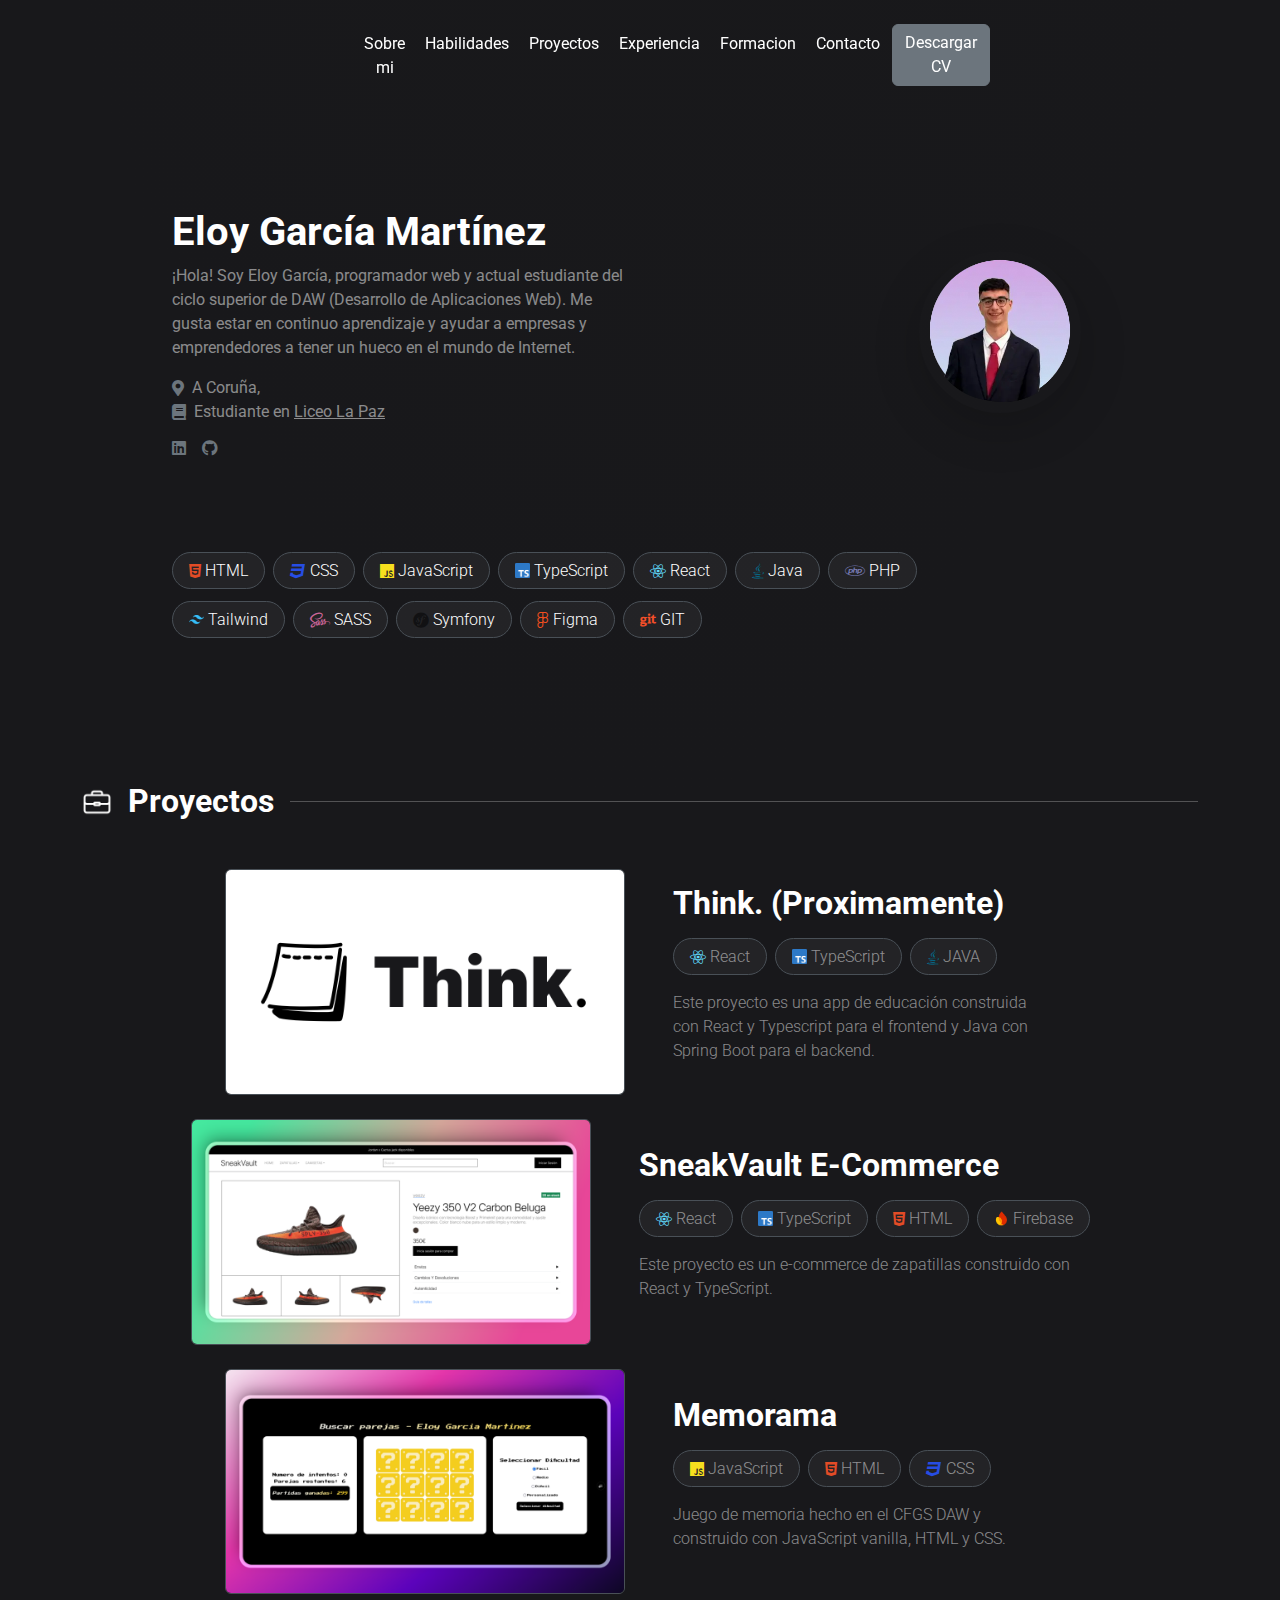
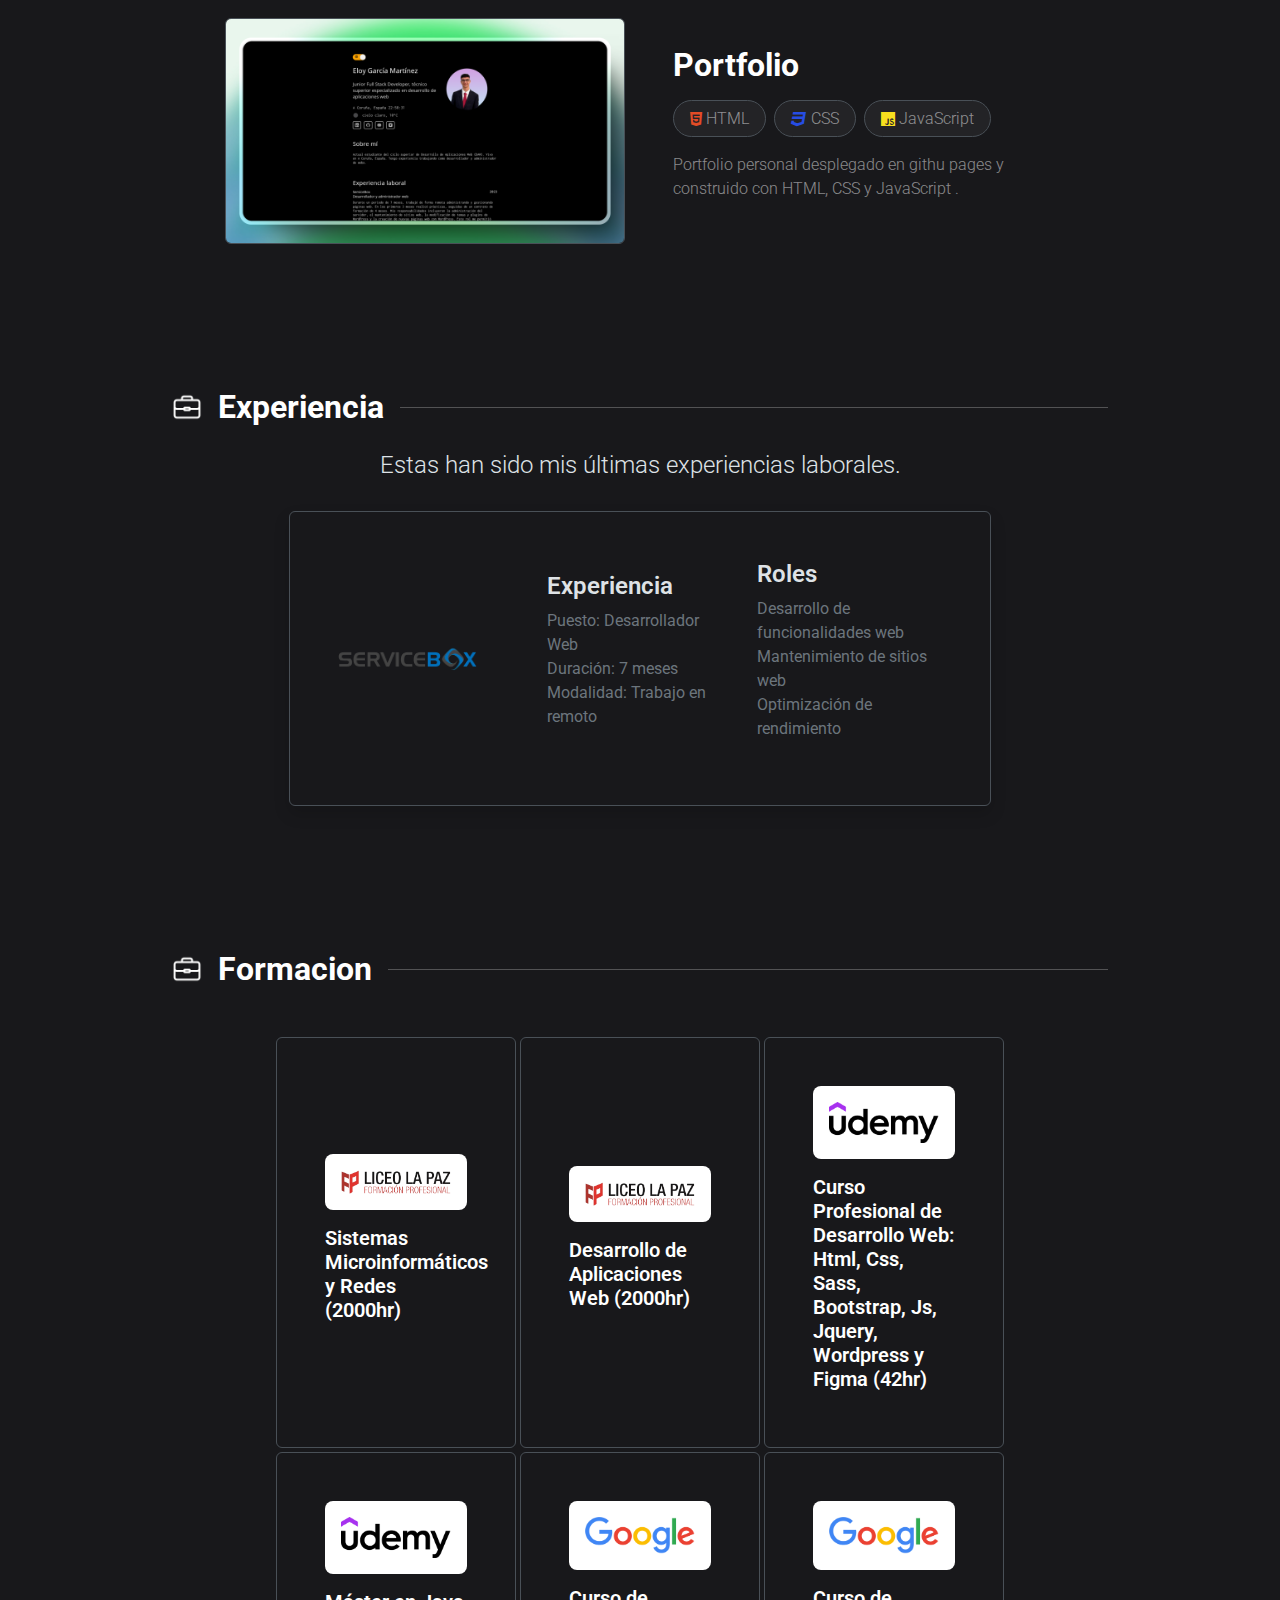
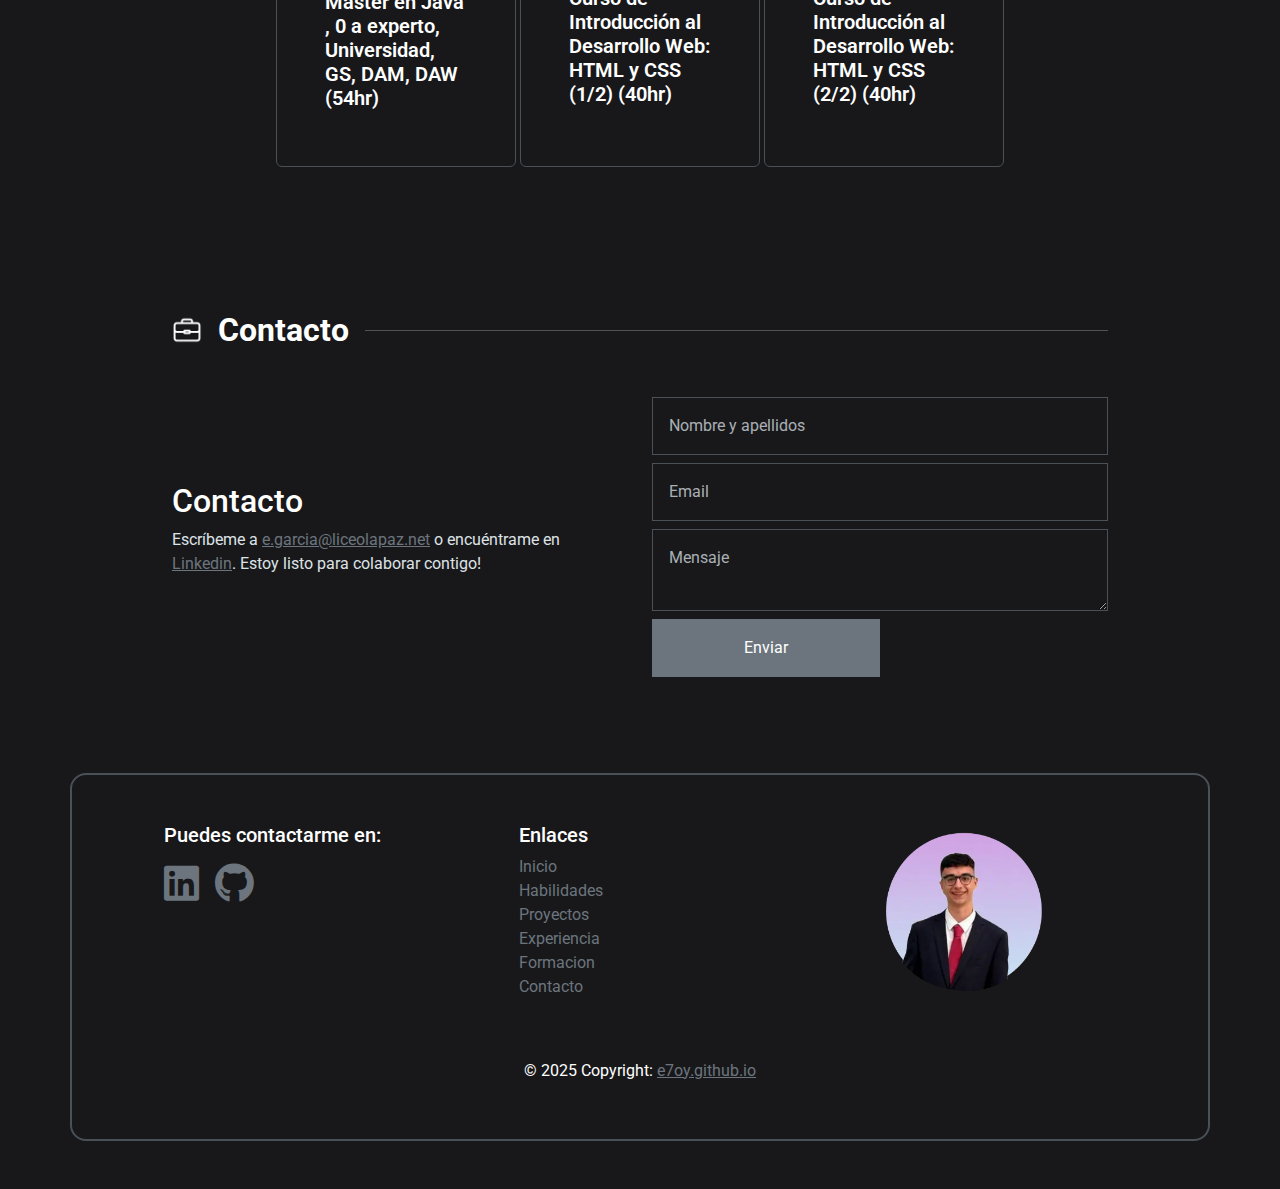
==== commit 8849347c: "update projects section" ====
--- a/html/index.html
+++ b/html/index.html
@@ -21,15 +21,16 @@
             z-index: -2;
             height: 450vh;
             width: 100vw;
-            background-color: #0e0e0e;
-            background-image: radial-gradient(ellipse 60% 60% at 50% -30%, rgba(74, 103, 184, 0.493), rgba(0, 0, 0, 0));
+            background-color: #18181B;
+            background-image: radial-gradient(ellipse 60% 60% at 50% -40%, rgba(27, 27, 27, 0.493), rgba(0, 0, 0, 0));
         }
         .header-bg {
             background-color: transparent;
             transition: background-color 0.3s ease;
         }
         .header-bg.scrolled {
-            background-color: #0e0e0e;
+            background-color: #19191B;
+            z-index: 1000;
         }
 </style>
 </head>
@@ -180,15 +181,20 @@
                 </div>
                 <div class="row w-50 mt-5 d-flex align-items-center justify-content-center flex-row w-auto gap-4">
 
+
+
                     <div class="col-12 w-75 text-start d-flex justify-content-center flex-row align-items-center gap-5">
-                        <a href="https://github.com/E7OY?tab=repositories" class="text-decoration-none text-white" target="_blank">
-                            <img src="../img/sneakvault_desktop.png" width="400" class="img-fluid proyect-img border border-1 border-white-50 rounded-2"
-                            alt="sneakvault desktop">
-                        </a>
+                        <div class="w-auto col-4">
+
+                            <a href="https://github.com/E7OY?tab=repositories" class="text-decoration-none text-white" target="_blank">
+                                <img src="../img/Think..png" width="400" class="img-fluid proyect-img border border-1 border-white-50 rounded-2"
+                                alt="Think desktop">
+                            </a>
+                        </div>
 
                         <div class="d-flex flex-column justify-content-start gap-3">
                             <h2 class="text-white fw-bold m-0 p-0 text-start">
-                            <a href="../html/sneakvault.html" class="text-decoration-none text-white">SneakVault E-Commerce</a></h2>
+                            <a href="../html/sneakvault.html" class="text-decoration-none text-white">Think. (Proximamente)</a></h2>
 
                             
                             <div class="w-auto gap-2 d-flex flex-row align-items-center justify-content-start">
@@ -201,31 +207,71 @@
                                     <h6 class="m-0 p-0 fw-light float-end text-white-50">TypeScript</h6>
                                 </span>
                                 <span style="background-color: #ffffff0d;" class="d-flex align-items-center justify-content-around gap-1 fw-lighter px-3 py-2 border border-1 border-black-50 rounded-5 bg-opacity-100 text-black-50">
-                                    <i class="fab fa-html5 icon-html fa-1x float-start"></i>
-                                    <h6 class="m-0 p-0 fw-light float-end text-white-50">HTML</h6>
-                                </span>
-                                <span style="background-color: #ffffff0d;" class="d-flex align-items-center justify-content-around gap-1 fw-lighter px-3 py-2 border border-1 border-black-50 rounded-5 bg-opacity-100 text-black-50">
-                                    <img src="../img/firebase.png" width="15" alt="">
-                                    <h6 class="m-0 p-0 fw-light float-end text-white-50">Firebase</h6>
-                                </span>
-                            </div>
-
-                            <p class="text-white-50 fw-light">Este proyecto es una ecommerce de ropa construida con React y Typescript </p>
-                        </div>
-                    </div>
-
-                
+                                    <i class="fab fa-java icon-java fa-1x float-start"></i>
+                                    <h6 class="m-0 p-0 fw-light float-end text-white-50">JAVA</h6>
+                                </span>
+                            </div>
+                            <div class="w-auto">
+                                <p class="text-white-50 fw-light">Este proyecto es una app de educación
+                                    construida con React y Typescript para el frontend y Java con Spring Boot para el backend.
+                                </p>
+                            </div>
+                        </div>
+                    </div>
+
+
                     <div class="col-12 w-75 text-start d-flex justify-content-center flex-row align-items-center gap-5">
-                    <a href="https://memoramajs.vercel.app/" target="_blank">
-                        <img src="../img/memorama_desktop.png" width="400" class="img-fluid proyect-img border border-1 border-white-50 rounded-2" alt="sneakvault desktop">
-                    </a>  
+                        <div class="w-auto col-4">
+                            <a href="https://github.com/E7OY/sneakvault" class="text-decoration-none text-white" target="_blank">
+                                <img src="../img/sneakvault_desktop.png" width="400" class="img-fluid proyect-img border border-1 border-white-50 rounded-2"
+                                alt="SneakVault desktop">
+                            </a>
+                        </div>
+                    
                         <div class="d-flex flex-column justify-content-start gap-3">
                             <h2 class="text-white fw-bold m-0 p-0 text-start">
-                            <a href="../html/memorama.html" class="text-decoration-none text-white">Memorama</a>
+                                <a href="../html/sneakvault.html" class="text-decoration-none text-white">SneakVault E-Commerce</a>
                             </h2>
                             
                             <div class="w-auto gap-2 d-flex flex-row align-items-center justify-content-start">
-                                <span style="background-color: #ffffff0d;"  class="d-flex align-items-center justify-content-around gap-1 fw-lighter px-3 py-2 border border-1 border-black-50 rounded-5 bg-opacity-100 text-black-50">
+                                <span style="background-color: #ffffff0d;" class="d-flex align-items-center justify-content-around gap-1 fw-lighter px-3 py-2 border border-1 border-black-50 rounded-5 bg-opacity-100 text-black-50">
+                                    <i class="fab fa-react icon-react fa-1x float-start"></i>
+                                    <h6 class="m-0 p-0 fw-light float-end text-white-50">React</h6>
+                                </span>
+                                <span style="background-color: #ffffff0d;" class="d-flex align-items-center justify-content-around gap-1 fw-lighter px-3 py-2 border border-1 border-black-50 rounded-5 bg-opacity-100 text-black-50">
+                                    <img src="../img/Typescript_logo_2020.svg.png" width="15" alt="">
+                                    <h6 class="m-0 p-0 fw-light float-end text-white-50">TypeScript</h6>
+                                </span>
+                                <span style="background-color: #ffffff0d;" class="d-flex align-items-center justify-content-around gap-1 fw-lighter px-3 py-2 border border-1 border-black-50 rounded-5 bg-opacity-100 text-black-50">
+                                    <i class="fab fa-html5 icon-html fa-1x float-start"></i>
+                                    <h6 class="m-0 p-0 fw-light float-end text-white-50">HTML</h6>
+                                </span>
+                                <span style="background-color: #ffffff0d;" class="d-flex align-items-center justify-content-around gap-1 fw-lighter px-3 py-2 border border-1 border-black-50 rounded-5 bg-opacity-100 text-black-50">
+                                    <img src="../img/firebase.png" width="15" alt="">
+                                    <h6 class="m-0 p-0 fw-light float-end text-white-50">Firebase</h6>
+                                </span>
+                            </div>
+                            <div class="w-auto">
+                                <p class="text-white-50 fw-light">Este proyecto es un e-commerce de zapatillas construido con React y TypeScript.</p>
+                            </div>
+                        </div>
+                    </div>
+                    
+                    <div class="col-12 w-75 text-start d-flex justify-content-center flex-row align-items-center gap-5">
+                        <div class="w-auto col-4">
+                            <a href="https://memoramajs.vercel.app/" class="text-decoration-none text-white" target="_blank">
+                                <img src="../img/memorama_desktop.png" width="400" class="img-fluid proyect-img border border-1 border-white-50 rounded-2"
+                                alt="Memorama desktop">
+                            </a>
+                        </div>
+                    
+                        <div class="d-flex flex-column justify-content-start gap-3">
+                            <h2 class="text-white fw-bold m-0 p-0 text-start">
+                                <a href="../html/memorama.html" class="text-decoration-none text-white">Memorama</a>
+                            </h2>
+                            
+                            <div class="w-auto gap-2 d-flex flex-row align-items-center justify-content-start">
+                                <span style="background-color: #ffffff0d;" class="d-flex align-items-center justify-content-around gap-1 fw-lighter px-3 py-2 border border-1 border-black-50 rounded-5 bg-opacity-100 text-black-50">
                                     <i class="fab fa-js icon-js fa-1x float-start"></i>
                                     <h6 class="m-0 p-0 fw-light float-end text-white-50">JavaScript</h6>
                                 </span>
@@ -238,17 +284,22 @@
                                     <h6 class="m-0 p-0 fw-light float-end text-white-50">CSS</h6>
                                 </span>
                             </div>
-
-                            <p class="text-white-50 fw-light">Este proyecto es una ecommerce de ropa construida con React y Typescript </p>
-
-                        </div>
-                    </div>
-
+                            <div class="w-auto">
+                                <p class="text-white-50 fw-light">Juego de memoria hecho en el CFGS DAW y construido con JavaScript vanilla, HTML y CSS.
+                                </p>
+                            </div>
+                        </div>
+                    </div>
+                    
+                    <!-- Fourth container (Portfolio) -->
                     <div class="col-12 w-75 text-start d-flex justify-content-center flex-row align-items-center gap-5">
-                        <a href="https://e7oy.github.io/" target="_blank">
-                            <img src="../img/portfolio.desktop.png" width="400" class="img-fluid proyect-img border border-1 border-white-50 rounded-2"
-                            alt="sneakvault desktop">
-                        </a>
+                        <div class="w-auto col-4">
+                            <a href="https://e7oy.github.io/" class="text-decoration-none text-white" target="_blank">
+                                <img src="../img/portfolio.desktop.png" width="400" class="img-fluid proyect-img border border-1 border-white-50 rounded-2"
+                                alt="Portfolio desktop">
+                            </a>
+                        </div>
+                    
                         <div class="d-flex flex-column justify-content-start gap-3">
                             <h2 class="text-white fw-bold m-0 p-0 text-start">
                                 <a href="../html/portfolio.html" class="text-decoration-none text-white">Portfolio</a>
@@ -265,19 +316,17 @@
                                 </span>
                                 <span style="background-color: #ffffff0d;" class="d-flex align-items-center justify-content-around gap-1 fw-lighter px-3 py-2 border border-1 border-black-50 rounded-5 bg-opacity-100 text-black-50">
                                     <i class="fab fa-js icon-js fa-1x float-start"></i>
-                                    <h6 class="m-0 p-0 fw-light float-end text-white-50">JS</h6>
-                                </span>
-                            </div>
-
-                            <p class="text-white-50 fw-light">Este proyecto es una ecommerce de ropa construida con React y Typescript </p>
-                        </div>
-                    </div>
-
-                        <a href="https://github.com/E7OY?tab=repositories" class="text-decoration-none" target="_blank">Ver
-                            más proyectos en GitHub > </a>
-                    </div>
-                </div>
-            </section>
+                                    <h6 class="m-0 p-0 fw-light float-end text-white-50">JavaScript</h6>
+                                </span>
+                            </div>
+                            <div class="w-auto">
+                                <p class="text-white-50 fw-light">Portfolio personal desplegado en githu pages y construido con HTML, CSS y JavaScript .</p>
+                            </div>
+                        </div>
+                    </div>
+                </div>
+            </div>
+        </section>
 
 
         <section class="proyectos"  id="scrollspyHeading3" >
--- a/styles/styles.css
+++ b/styles/styles.css
@@ -5,8 +5,11 @@
 }
 
 body {
-    background: #0e0e0e;
+    background: #18181B;
+    margin: 0 auto;
+    overflow-x: hidden;
 }
+
 
 
 .icon-html {
@@ -57,11 +60,6 @@
     color: #7952b3;
 }
 
-
-
-body {
-    margin: 0 auto;
-}
 
 #proyectos .card:hover,
 #formacion .card:hover {
